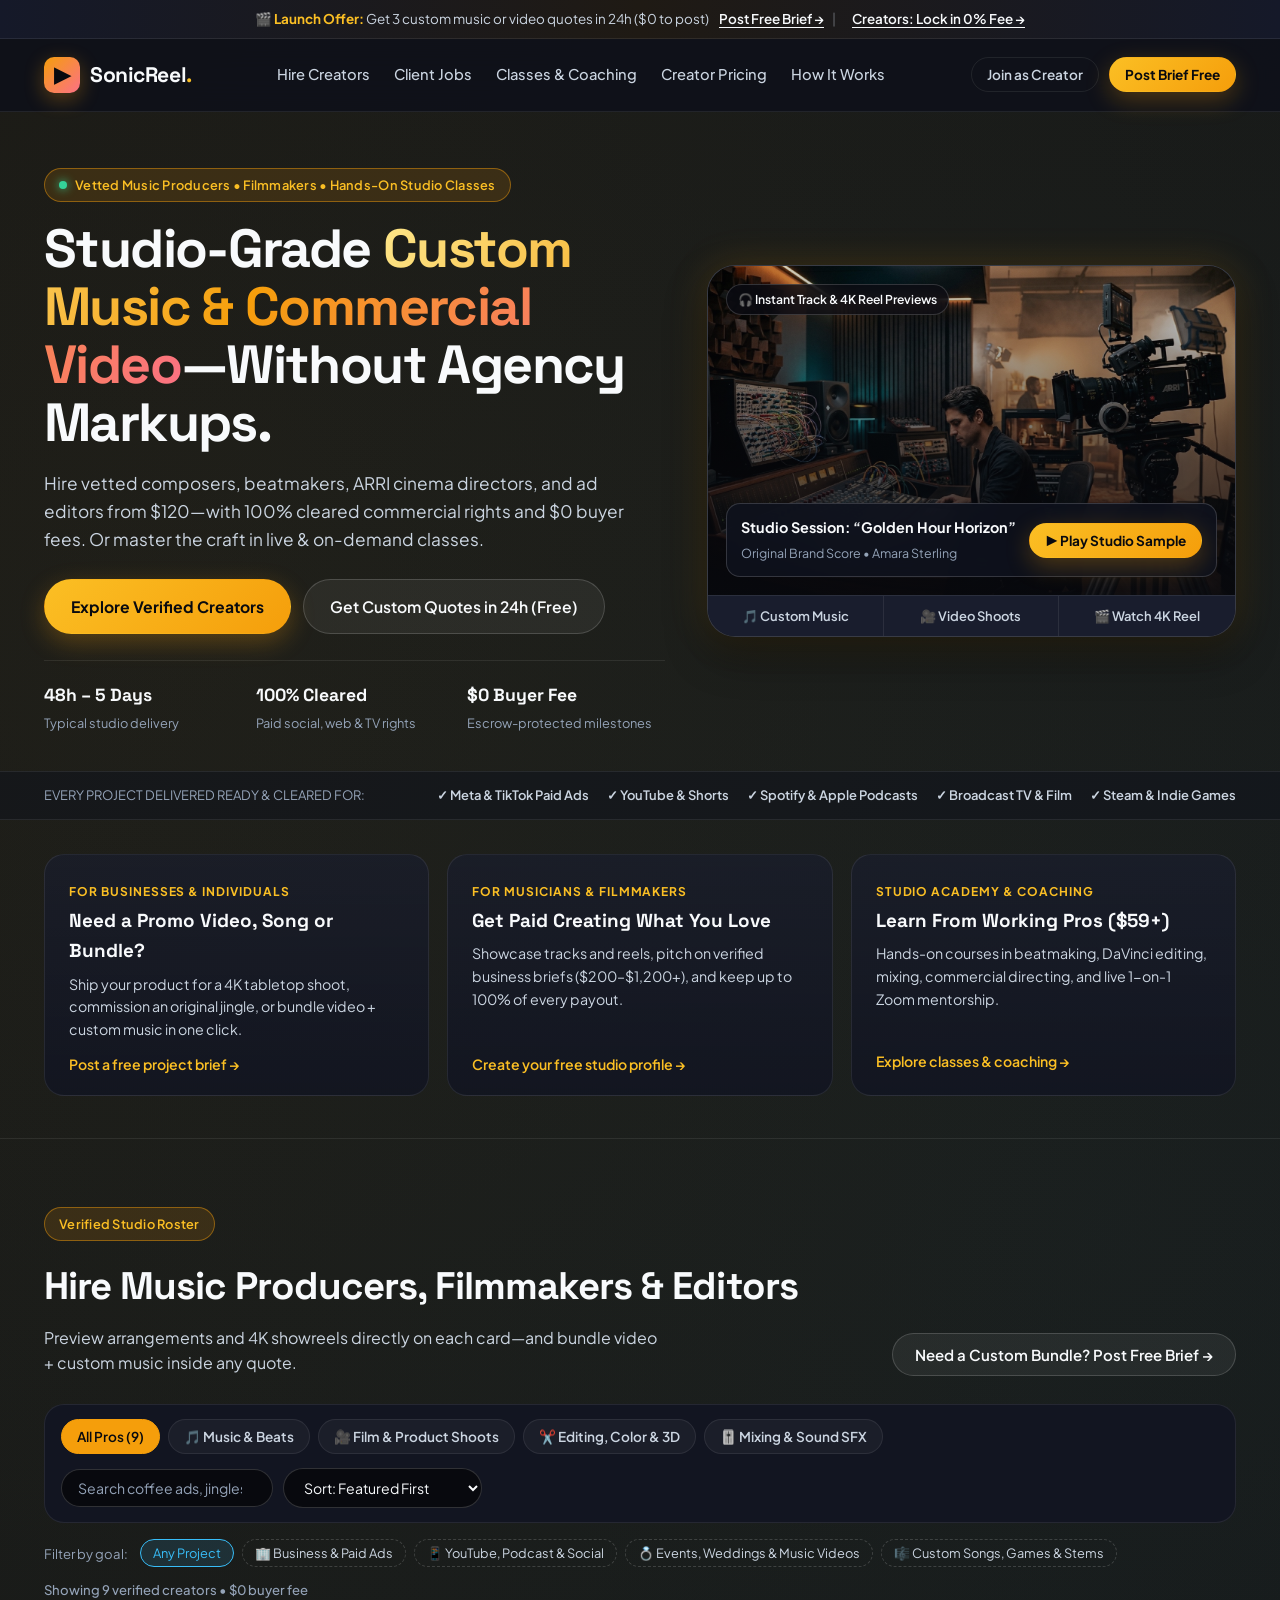
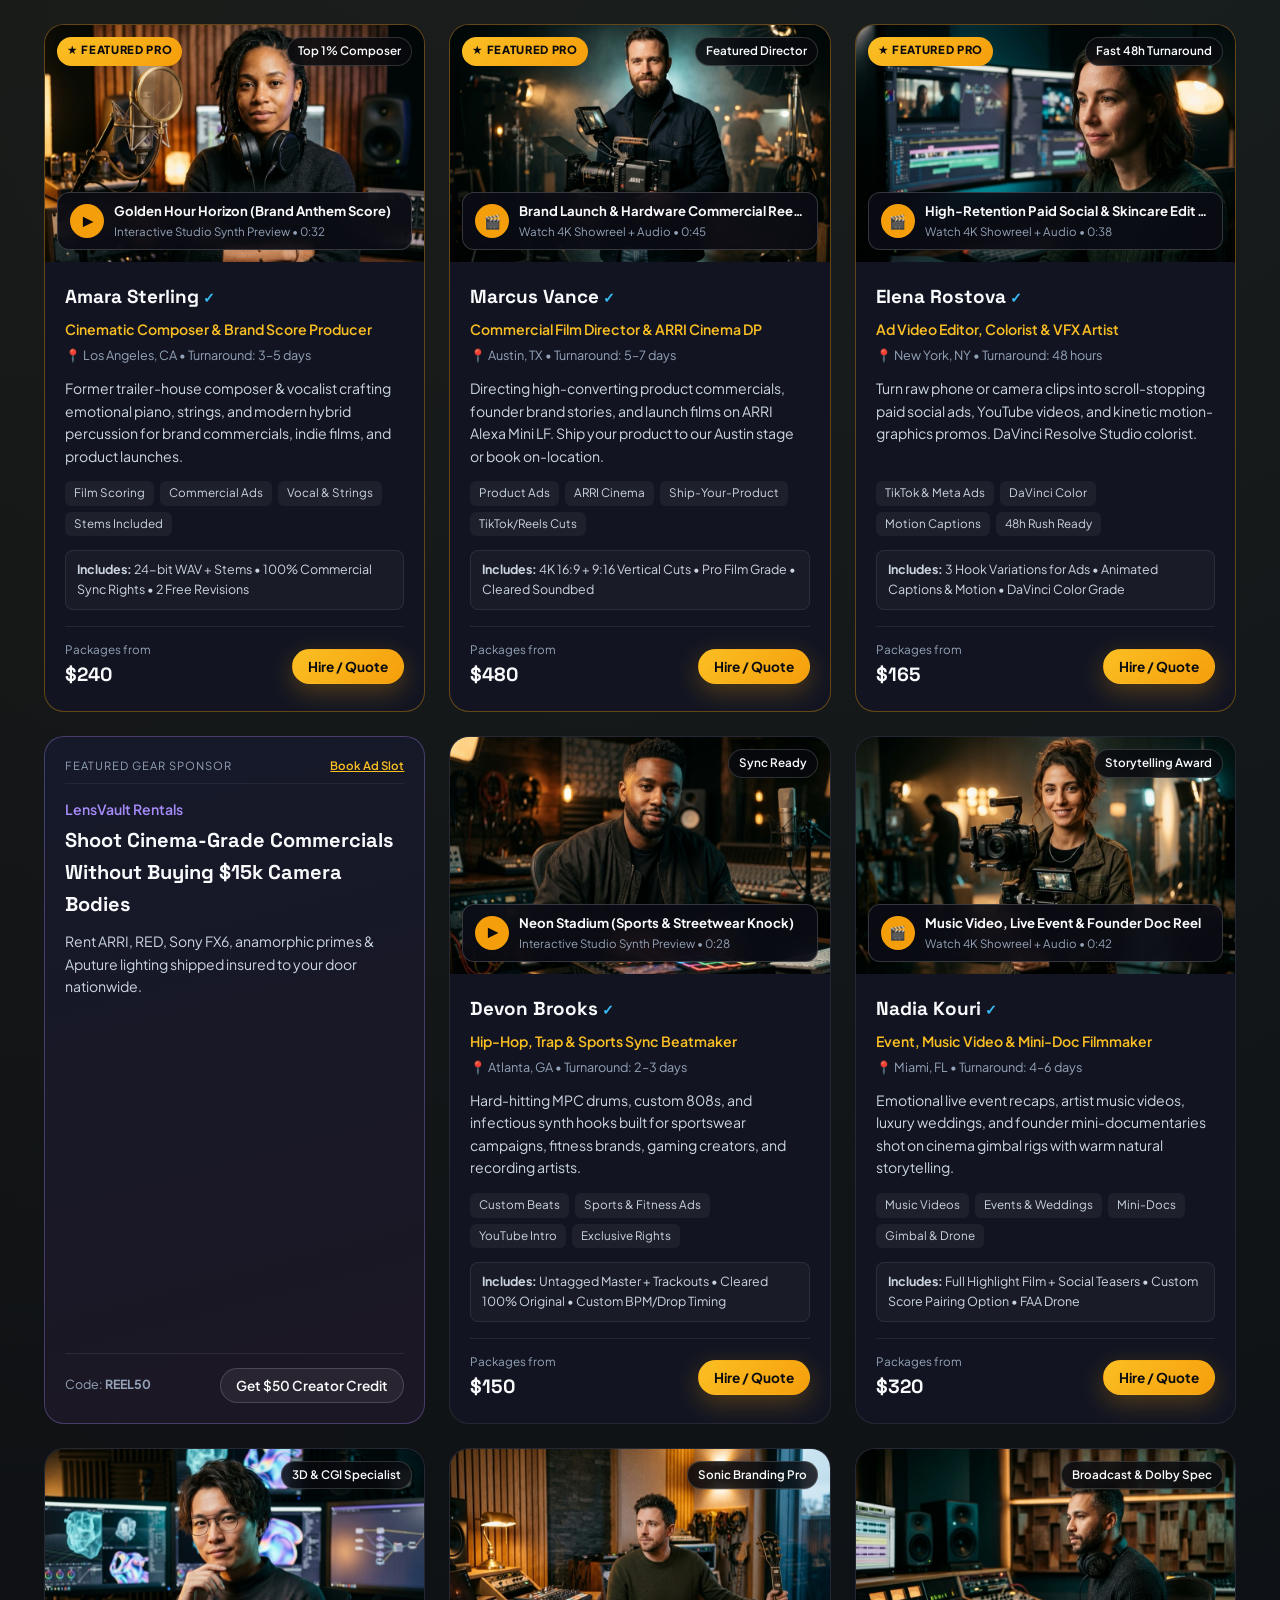
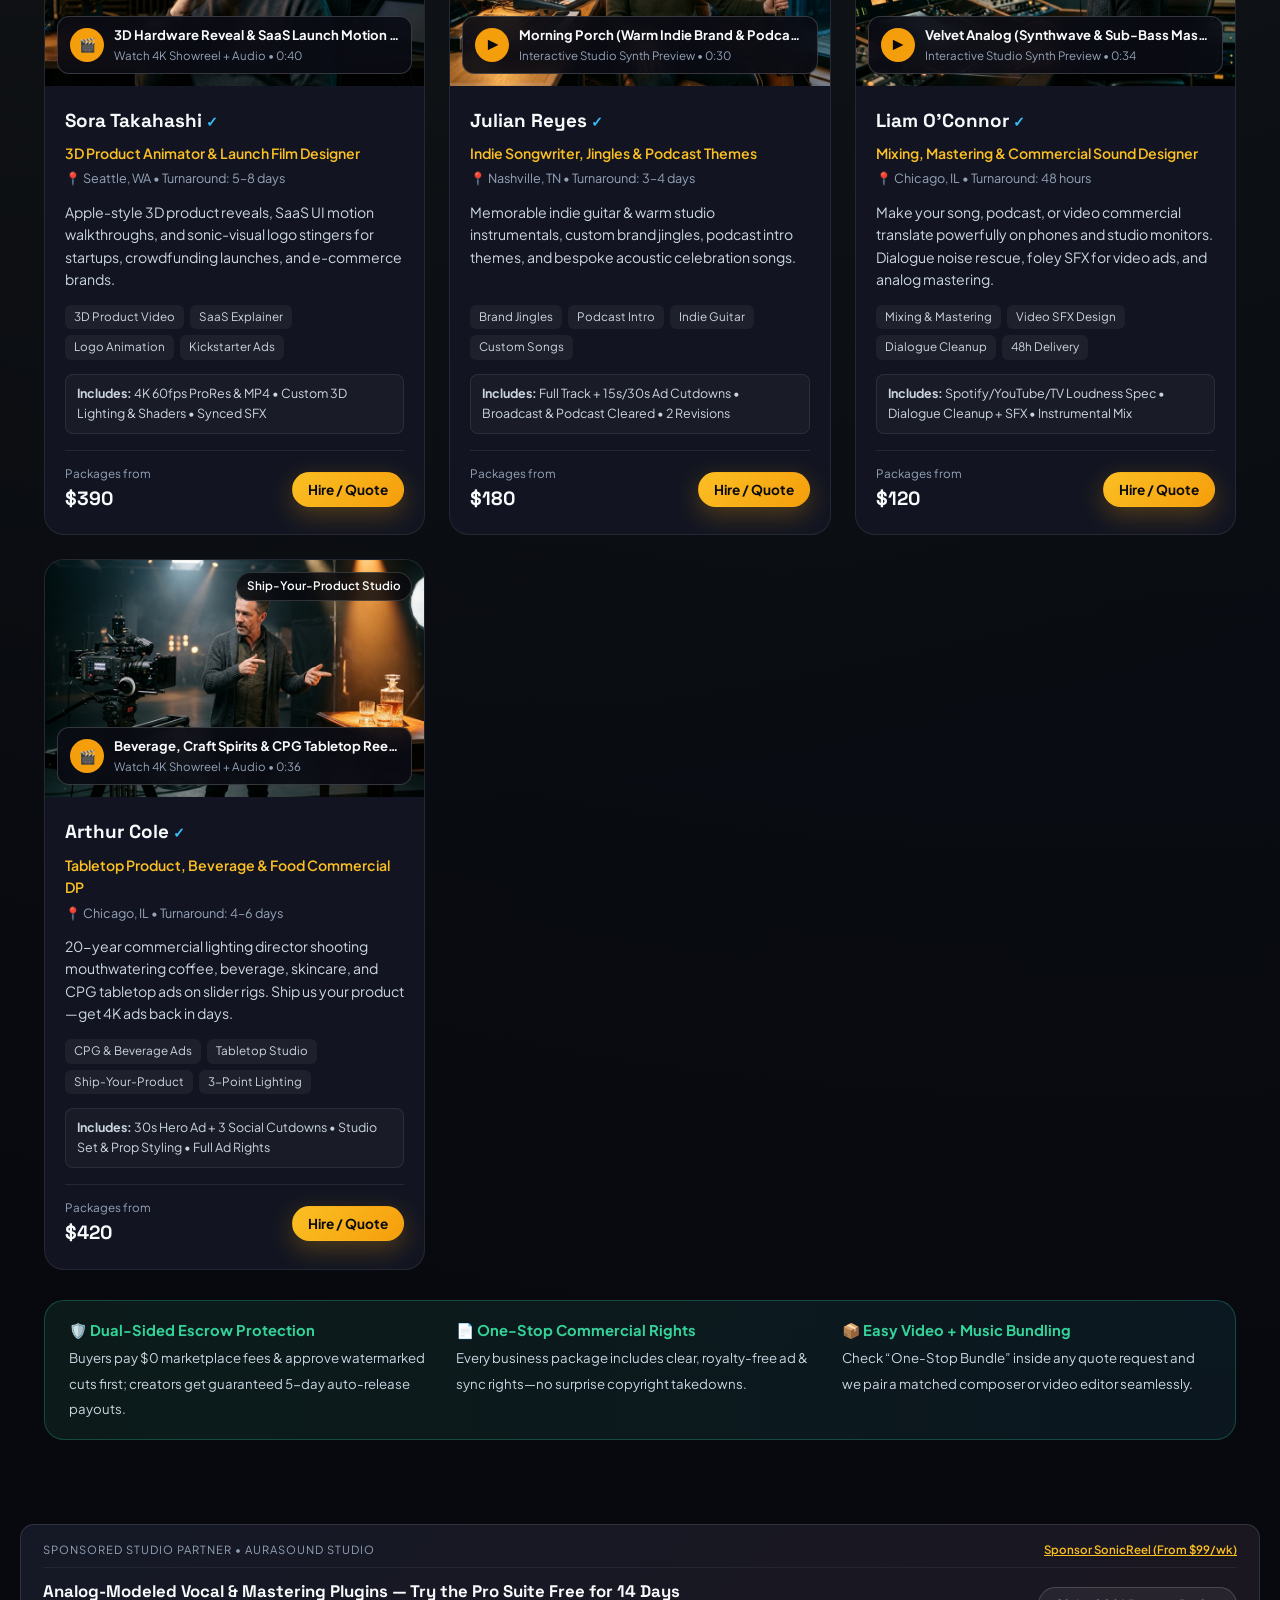
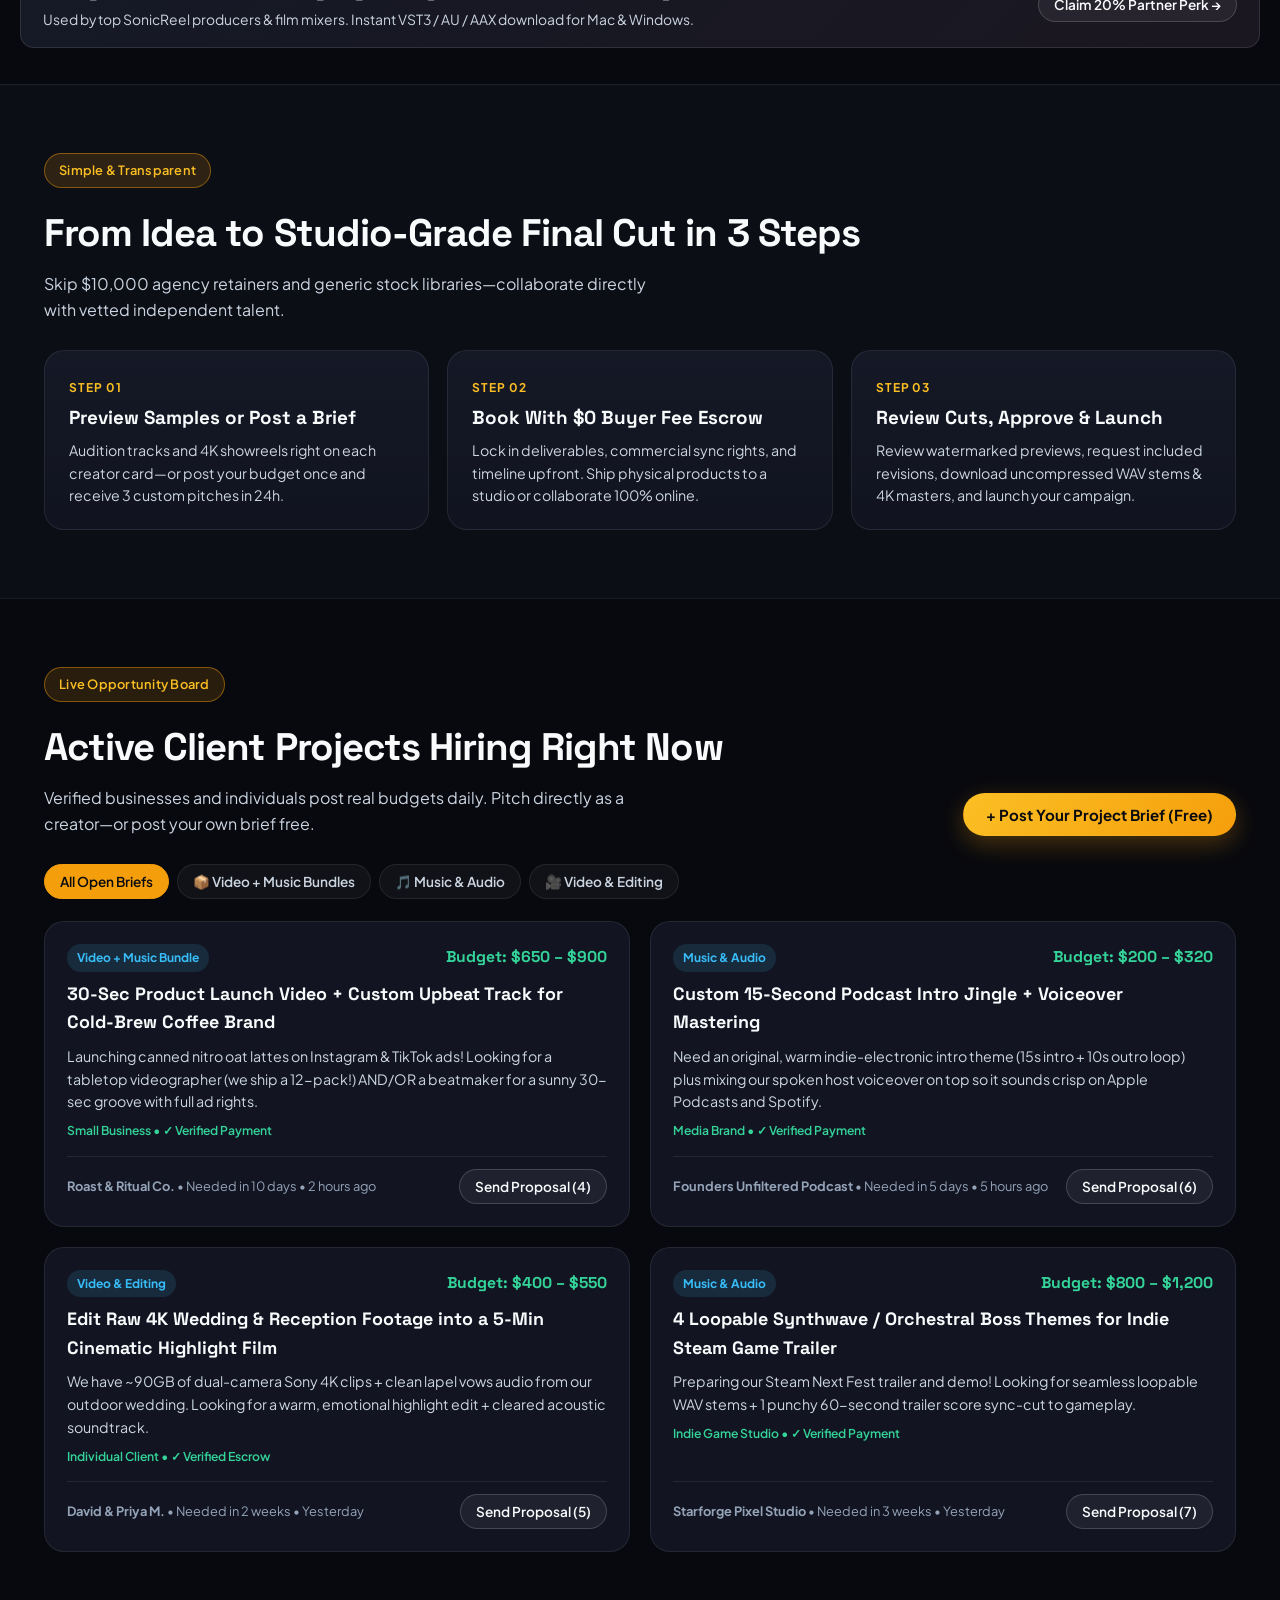
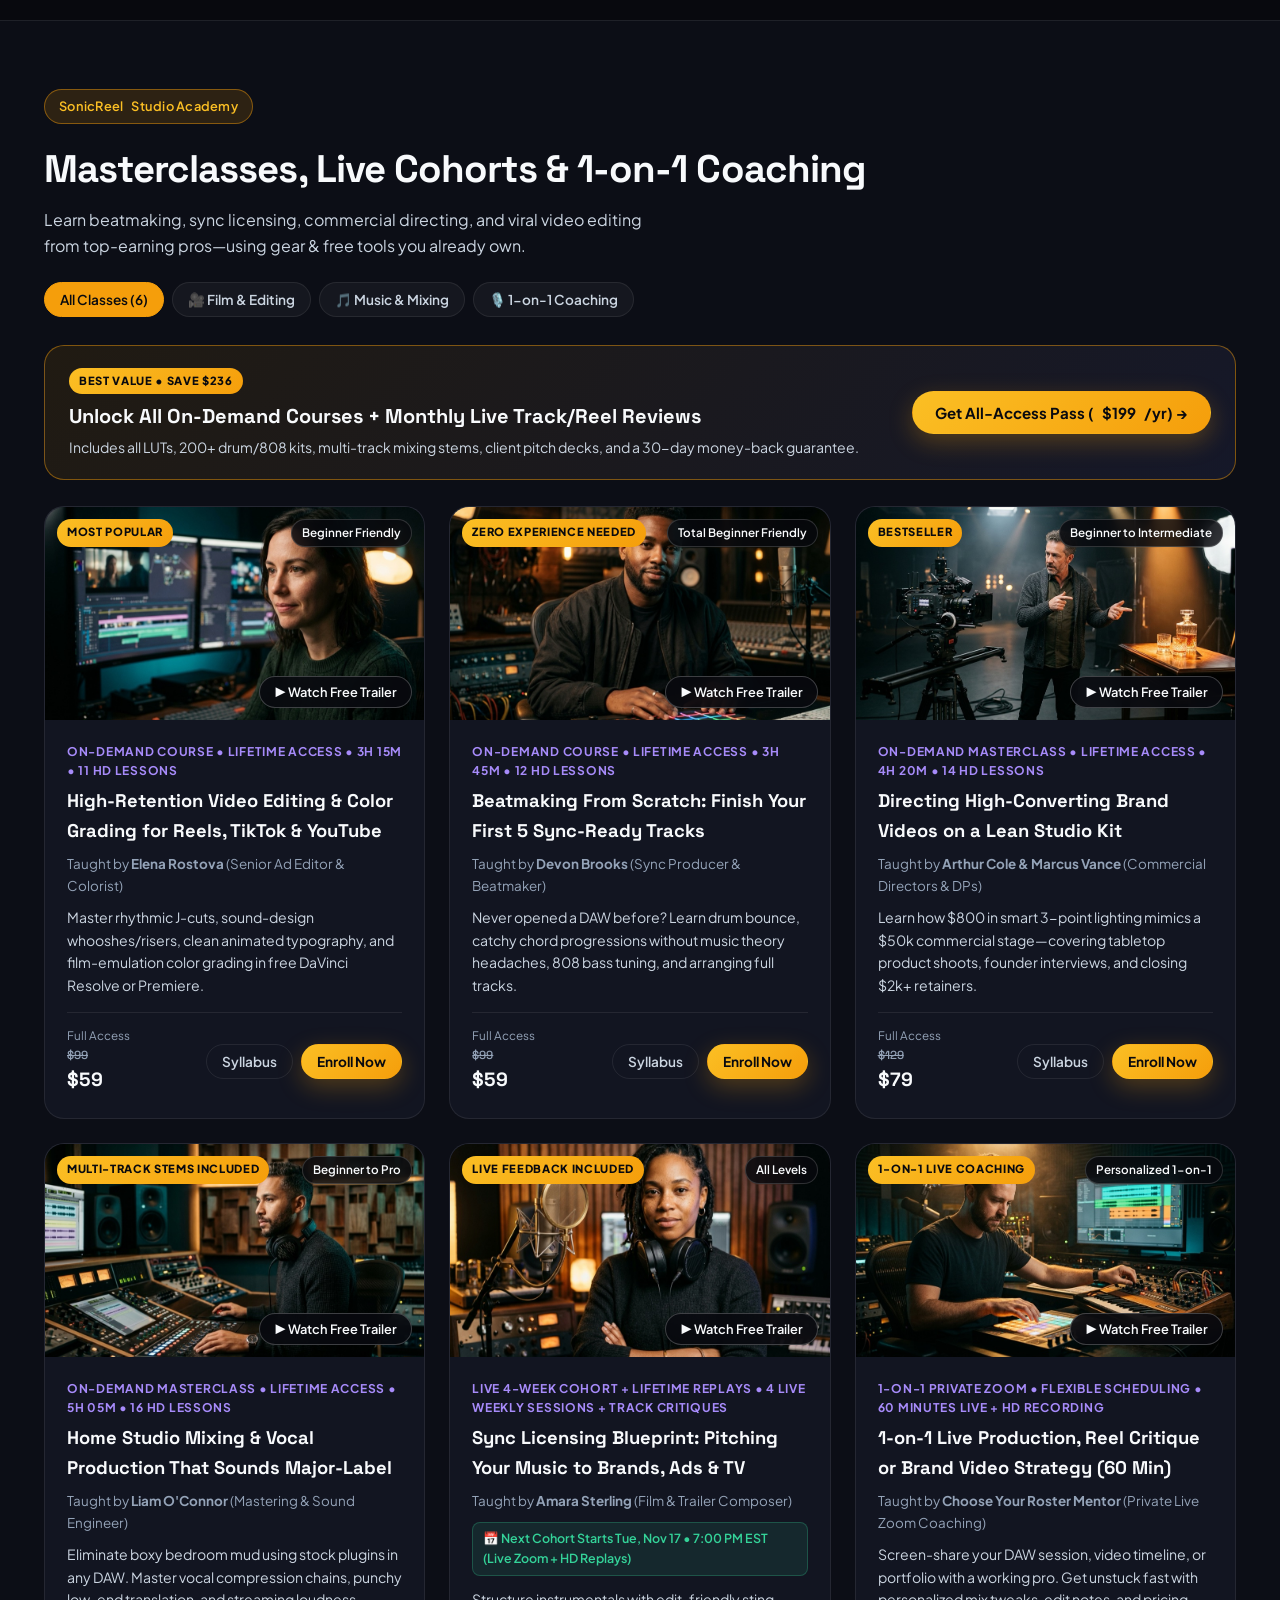
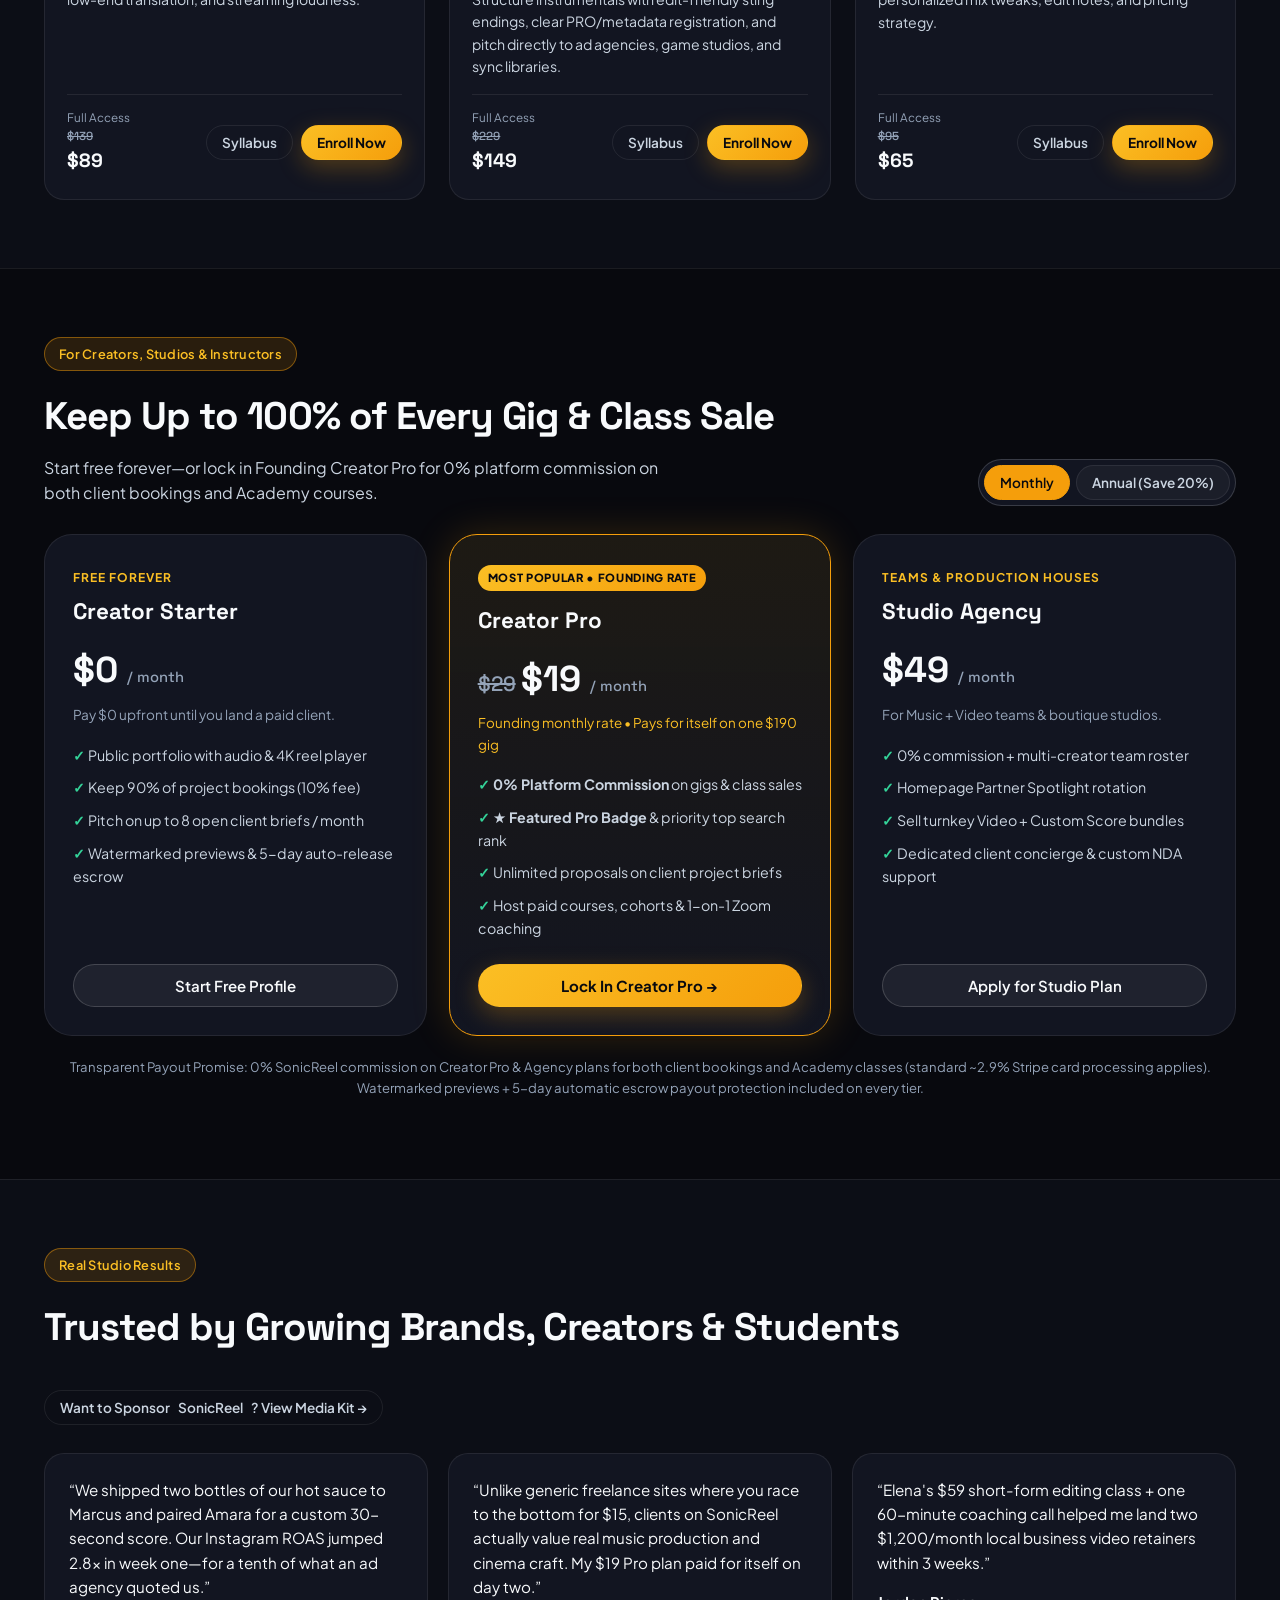
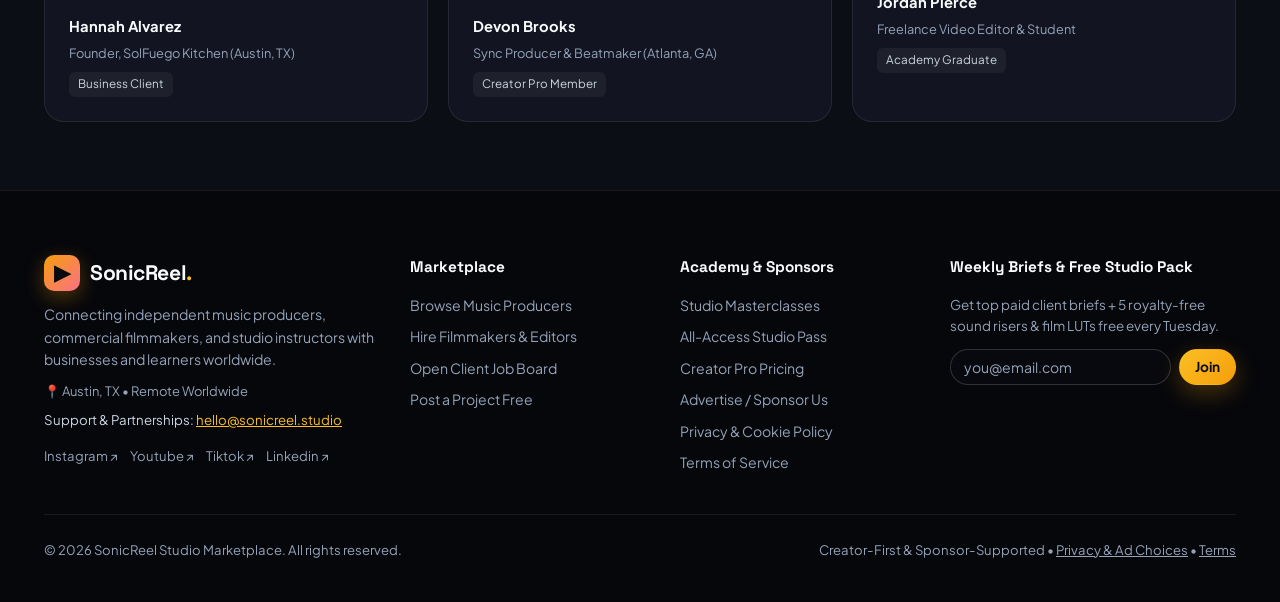
==== index.html @ 5222219a "Publish SonicReel site" ====
<!DOCTYPE html>
<html lang="en">
<head>
  <meta charset="UTF-8">
  <meta name="viewport" content="width=device-width, initial-scale=1.0">
  <title>SonicReel — Custom Music, Commercial Video &amp; Studio Masterclasses</title>
  <meta name="description" content="Hire vetted music producers, ARRI filmmakers, and ad editors from $120 with 100% cleared commercial rights and escrow protection—or master the craft in studio classes.">
  <meta name="theme-color" content="#08090e">
  <link rel="canonical" href="https://reckless1218.github.io/sonicreel/">

  <!-- OpenGraph & Paid Social Ad Tags (Full HTTPS URLs for Meta, TikTok, LinkedIn & X) -->
  <meta property="og:type" content="website">
  <meta property="og:site_name" content="SonicReel">
  <meta property="og:url" content="https://reckless1218.github.io/sonicreel/">
  <meta property="og:title" content="SonicReel — Custom Music &amp; Commercial Video Without Agency Markups">
  <meta property="og:description" content="Hire vetted composers, beatmakers, filmmakers &amp; editors with 100% cleared ad rights and $0 buyer fees—or learn in hands-on studio classes.">
  <meta property="og:image" content="https://reckless1218.github.io/sonicreel/assets/images/hero-studio.jpg">
  <meta property="og:image:width" content="1600">
  <meta property="og:image:height" content="893">
  <meta name="twitter:card" content="summary_large_image">
  <meta name="twitter:title" content="SonicReel — Custom Music, Commercial Video &amp; Studio Classes">
  <meta name="twitter:description" content="Preview studio tracks &amp; 4K reels, hire verified pros with escrow protection, or take $59–$149 hands-on classes.">
  <meta name="twitter:image" content="https://reckless1218.github.io/sonicreel/assets/images/hero-studio.jpg">

  <link rel="icon" type="image/svg+xml" href="assets/favicon.svg">
  <link rel="preconnect" href="https://fonts.googleapis.com">
  <link rel="preconnect" href="https://fonts.gstatic.com" crossorigin>
  <link href="https://fonts.googleapis.com/css2?family=Plus+Jakarta+Sans:wght@400;500;600;700&amp;family=Space+Grotesk:wght@600;700&amp;display=swap" rel="stylesheet">
  <link rel="stylesheet" href="styles.css">

  <script type="application/ld+json">
  {
    "@context": "https://schema.org",
    "@graph": [
      {
        "@type": "Organization",
        "name": "SonicReel",
        "url": "https://reckless1218.github.io/sonicreel/",
        "logo": "https://reckless1218.github.io/sonicreel/assets/favicon.svg",
        "description": "Creative marketplace and studio academy connecting music producers and video creators with businesses, individuals, and students."
      },
      {
        "@type": "WebSite",
        "name": "SonicReel",
        "url": "https://reckless1218.github.io/sonicreel/"
      }
    ]
  }
  </script>
</head>
<body>
  <a href="#main-content" class="skip-link">Skip to main content</a>

  <!-- Top Launch Offer Strip -->
  <div class="top-promo-bar">
    <span>🎬 <strong>Launch Offer:</strong> Get 3 custom music or video quotes in 24h ($0 to post)</span>
    <button type="button" class="top-promo-link" data-action="open-post-brief">Post Free Brief →</button>
    <span style="margin:0 6px;opacity:0.4;">|</span>
    <button type="button" class="top-promo-link" data-action="open-join-creator" data-plan="pro">Creators: Lock in 0% Fee →</button>
  </div>

  <!-- Sticky Navigation Header -->
  <header class="site-header">
    <div class="container nav-inner">
      <a href="#" class="brand-logo" aria-label="Home">
        <span class="brand-mark" aria-hidden="true">▶</span>
        <span><span data-brand-name>SonicReel</span><span class="brand-name-accent">.</span></span>
      </a>

      <nav id="primary-nav-links" class="nav-links" aria-label="Primary Navigation">
        <a href="#marketplace">Hire Creators</a>
        <a href="#open-briefs">Client Jobs</a>
        <a href="#academy">Classes &amp; Coaching</a>
        <a href="#creator-pro">Creator Pricing</a>
        <a href="#how-it-works">How It Works</a>
        <button type="button" class="mobile-only-nav-btn" data-action="open-join-creator" data-plan="starter">+ Join as a Creator (Free)</button>
      </nav>

      <div class="nav-actions">
        <button type="button" class="btn btn-ghost btn-sm" data-action="open-join-creator" data-plan="starter">Join as Creator</button>
        <button type="button" class="btn btn-primary btn-sm" data-action="open-post-brief">Post Brief Free</button>
        <button type="button" id="mobile-menu-btn" class="mobile-menu-btn" aria-expanded="false" aria-controls="primary-nav-links" aria-label="Toggle Menu">☰</button>
      </div>
    </div>
  </header>

  <main id="main-content">
    <!-- ======================================================================
         HERO SECTION (ABOVE THE FOLD)
         ====================================================================== -->
    <section class="hero-section">
      <div class="container hero-grid">
        <div>
          <div class="eyebrow-pill">
            <span class="pulse-dot" aria-hidden="true"></span>
            <span>Vetted Music Producers • Filmmakers • Hands-On Studio Classes</span>
          </div>
          <h1 class="hero-title">
            Studio-Grade <span class="text-gradient">Custom Music &amp; Commercial Video</span>—Without Agency Markups.
          </h1>
          <p class="hero-subtitle">
            Hire vetted composers, beatmakers, ARRI cinema directors, and ad editors from $120—with 100% cleared commercial rights and $0 buyer fees. Or master the craft in live &amp; on-demand classes.
          </p>

          <div class="hero-cta-row">
            <a href="#marketplace" class="btn btn-primary btn-lg">Explore Verified Creators</a>
            <button type="button" class="btn btn-secondary btn-lg" data-action="open-post-brief">Get Custom Quotes in 24h (Free)</button>
          </div>

          <div class="hero-trust-strip">
            <div class="trust-item">
              <strong>48h – 5 Days</strong>
              <span>Typical studio delivery</span>
            </div>
            <div class="trust-item">
              <strong>100% Cleared</strong>
              <span>Paid social, web &amp; TV rights</span>
            </div>
            <div class="trust-item">
              <strong>$0 Buyer Fee</strong>
              <span>Escrow-protected milestones</span>
            </div>
          </div>
        </div>

        <!-- Interactive Hero Studio Preview Card -->
        <div class="hero-showcase-card">
          <div class="hero-media-wrap">
            <img src="assets/images/hero-studio.jpg" alt="Music producer at analog mixing console alongside an ARRI cinema camera rig in a dark creative studio" width="800" height="500" fetchpriority="high">
            <div class="hero-media-overlay">
              <div class="hero-live-tags">
                <span class="glass-badge">🎧 Instant Track &amp; 4K Reel Previews</span>
              </div>

              <div class="hero-sampler-bar">
                <div class="sampler-meta">
                  <strong>Studio Session: “Golden Hour Horizon”</strong>
                  <span>Original Brand Score • Amara Sterling</span>
                </div>
                <button type="button" id="hero-sample-play-btn" class="btn btn-primary btn-sm" data-action="play-creator-audio" data-creator-id="amara-sterling">
                  ▶ Play Studio Sample
                </button>
              </div>
            </div>
          </div>

          <div class="hero-quick-actions">
            <button type="button" class="hero-quick-btn" data-action="quick-filter-jump" data-cat="music">🎵 Custom Music</button>
            <button type="button" class="hero-quick-btn" data-action="quick-filter-jump" data-cat="video">🎥 Video Shoots</button>
            <button type="button" class="hero-quick-btn" data-action="watch-creator-reel" data-creator-id="marcus-vance">🎬 Watch 4K Reel</button>
          </div>
        </div>
      </div>
    </section>

    <!-- Cleared Deliverables Spec Bar -->
    <div class="cleared-platforms-strip">
      <div class="container cleared-platforms-inner">
        <span>EVERY PROJECT DELIVERED READY &amp; CLEARED FOR:</span>
        <div class="cleared-platforms-list">
          <span>✓ Meta &amp; TikTok Paid Ads</span>
          <span>✓ YouTube &amp; Shorts</span>
          <span>✓ Spotify &amp; Apple Podcasts</span>
          <span>✓ Broadcast TV &amp; Film</span>
          <span>✓ Steam &amp; Indie Games</span>
        </div>
      </div>
    </div>

    <!-- ======================================================================
         3 CLEAR AUDIENCE PATHWAYS (BUYERS • CREATORS • STUDENTS)
         ====================================================================== -->
    <section class="pathways-strip" aria-label="Platform Pathways">
      <div class="container pathways-grid">
        <div class="pathway-card">
          <div>
            <span class="pathway-kicker">For Businesses &amp; Individuals</span>
            <h2>Need a Promo Video, Song or Bundle?</h2>
            <p>Ship your product for a 4K tabletop shoot, commission an original jingle, or bundle video + custom music in one click.</p>
          </div>
          <button type="button" class="pathway-link" data-action="open-post-brief">Post a free project brief →</button>
        </div>

        <div class="pathway-card">
          <div>
            <span class="pathway-kicker">For Musicians &amp; Filmmakers</span>
            <h2>Get Paid Creating What You Love</h2>
            <p>Showcase tracks and reels, pitch on verified business briefs ($200–$1,200+), and keep up to 100% of every payout.</p>
          </div>
          <button type="button" class="pathway-link" data-action="open-join-creator" data-plan="starter">Create your free studio profile →</button>
        </div>

        <div class="pathway-card">
          <div>
            <span class="pathway-kicker">Studio Academy &amp; Coaching</span>
            <h2>Learn From Working Pros ($59+)</h2>
            <p>Hands-on courses in beatmaking, DaVinci editing, mixing, commercial directing, and live 1-on-1 Zoom mentorship.</p>
          </div>
          <a href="#academy" class="pathway-link">Explore classes &amp; coaching →</a>
        </div>
      </div>
    </section>

    <!-- ======================================================================
         CREATOR MARKETPLACE SECTION
         ====================================================================== -->
    <section id="marketplace" class="section-block">
      <div class="container">
        <div class="section-head">
          <div>
            <span class="eyebrow-pill" style="margin-bottom:8px;">Verified Studio Roster</span>
            <h2>Hire Music Producers, Filmmakers &amp; Editors</h2>
            <p>Preview arrangements and 4K showreels directly on each card—and bundle video + custom music inside any quote.</p>
          </div>
          <button type="button" class="btn btn-secondary" data-action="open-post-brief">Need a Custom Bundle? Post Free Brief →</button>
        </div>

        <!-- Filter & Search Controls -->
        <div class="filter-toolbar" role="region" aria-label="Filter Creators">
          <div class="filter-tabs">
            <button type="button" id="all-pros-tab-count" class="filter-chip active" data-creator-cat="all" aria-pressed="true">All Pros (9)</button>
            <button type="button" class="filter-chip" data-creator-cat="music" aria-pressed="false">🎵 Music &amp; Beats</button>
            <button type="button" class="filter-chip" data-creator-cat="video" aria-pressed="false">🎥 Film &amp; Product Shoots</button>
            <button type="button" class="filter-chip" data-creator-cat="editing" aria-pressed="false">✂️ Editing, Color &amp; 3D</button>
            <button type="button" class="filter-chip" data-creator-cat="sound" aria-pressed="false">🎚️ Mixing &amp; Sound SFX</button>
          </div>

          <div class="search-sort-group">
            <input type="search" id="creator-search-input" class="input-control" placeholder="Search coffee ads, jingles, ARRI, 3D..." aria-label="Search creators by keyword">
            <select id="creator-sort-select" class="input-control" style="min-width:170px;" aria-label="Sort creators">
              <option value="featured">Sort: Featured First</option>
              <option value="price-asc">Sort: Price Low to High</option>
            </select>
          </div>
        </div>

        <!-- Use Case Filter Pills + Live Results Counter -->
        <div class="usecase-row-wrap">
          <div class="usecase-bar">
            <span class="usecase-label">Filter by goal:</span>
            <button type="button" class="usecase-pill active" data-usecase="all" aria-pressed="true">Any Project</button>
            <button type="button" class="usecase-pill" data-usecase="business" aria-pressed="false">🏢 Business &amp; Paid Ads</button>
            <button type="button" class="usecase-pill" data-usecase="youtube" aria-pressed="false">📱 YouTube, Podcast &amp; Social</button>
            <button type="button" class="usecase-pill" data-usecase="events" aria-pressed="false">💍 Events, Weddings &amp; Music Videos</button>
            <button type="button" class="usecase-pill" data-usecase="custom" aria-pressed="false">🎼 Custom Songs, Games &amp; Stems</button>
          </div>
          <span id="creators-results-count" class="results-counter" aria-live="polite">Showing 9 verified creators • $0 buyer fee</span>
        </div>

        <!-- Dynamic Creators Grid -->
        <div id="creators-grid" class="creators-grid"></div>

        <!-- Buyer & Creator Escrow Protection Strip -->
        <div class="buyer-guarantee-bar">
          <div class="guarantee-point">
            <strong>🛡️ Dual-Sided Escrow Protection</strong>
            <span>Buyers pay $0 marketplace fees &amp; approve watermarked cuts first; creators get guaranteed 5-day auto-release payouts.</span>
          </div>
          <div class="guarantee-point">
            <strong>📄 One-Stop Commercial Rights</strong>
            <span>Every business package includes clear, royalty-free ad &amp; sync rights—no surprise copyright takedowns.</span>
          </div>
          <div class="guarantee-point">
            <strong>📦 Easy Video + Music Bundling</strong>
            <span>Check “One-Stop Bundle” inside any quote request and we pair a matched composer or video editor seamlessly.</span>
          </div>
        </div>
      </div>
    </section>

    <!-- Clean AdSense / Direct Sponsor Leaderboard Container (Placed below Marketplace so buyers convert first!) -->
    <div class="container ad-slot-wrapper" id="ad-slot-leaderboard"></div>

    <!-- ======================================================================
         HOW IT WORKS SECTION
         ====================================================================== -->
    <section id="how-it-works" class="section-block alt-bg">
      <div class="container">
        <div class="section-head">
          <div>
            <span class="eyebrow-pill" style="margin-bottom:8px;">Simple &amp; Transparent</span>
            <h2>From Idea to Studio-Grade Final Cut in 3 Steps</h2>
            <p>Skip $10,000 agency retainers and generic stock libraries—collaborate directly with vetted independent talent.</p>
          </div>
        </div>

        <div class="pathways-grid">
          <div class="pathway-card">
            <div>
              <span class="pathway-kicker">Step 01</span>
              <h2>Preview Samples or Post a Brief</h2>
              <p>Audition tracks and 4K showreels right on each creator card—or post your budget once and receive 3 custom pitches in 24h.</p>
            </div>
          </div>
          <div class="pathway-card">
            <div>
              <span class="pathway-kicker">Step 02</span>
              <h2>Book With $0 Buyer Fee Escrow</h2>
              <p>Lock in deliverables, commercial sync rights, and timeline upfront. Ship physical products to a studio or collaborate 100% online.</p>
            </div>
          </div>
          <div class="pathway-card">
            <div>
              <span class="pathway-kicker">Step 03</span>
              <h2>Review Cuts, Approve &amp; Launch</h2>
              <p>Review watermarked previews, request included revisions, download uncompressed WAV stems &amp; 4K masters, and launch your campaign.</p>
            </div>
          </div>
        </div>
      </div>
    </section>

    <!-- ======================================================================
         OPEN CLIENT BRIEFS / LIVE JOB BOARD
         ====================================================================== -->
    <section id="open-briefs" class="section-block">
      <div class="container">
        <div class="section-head">
          <div>
            <span class="eyebrow-pill" style="margin-bottom:8px;">Live Opportunity Board</span>
            <h2>Active Client Projects Hiring Right Now</h2>
            <p>Verified businesses and individuals post real budgets daily. Pitch directly as a creator—or post your own brief free.</p>
          </div>
          <button type="button" class="btn btn-primary" data-action="open-post-brief">+ Post Your Project Brief (Free)</button>
        </div>

        <div class="filter-tabs" style="margin-bottom:22px;" role="region" aria-label="Filter Client Briefs">
          <button type="button" class="filter-chip active" data-brief-cat="all" aria-pressed="true">All Open Briefs</button>
          <button type="button" class="filter-chip" data-brief-cat="bundle" aria-pressed="false">📦 Video + Music Bundles</button>
          <button type="button" class="filter-chip" data-brief-cat="music" aria-pressed="false">🎵 Music &amp; Audio</button>
          <button type="button" class="filter-chip" data-brief-cat="video" aria-pressed="false">🎥 Video &amp; Editing</button>
        </div>

        <div id="briefs-grid" class="briefs-grid"></div>
      </div>
    </section>

    <!-- ======================================================================
         CLASSES, WORKSHOPS & 1-ON-1 COACHING ACADEMY
         ====================================================================== -->
    <section id="academy" class="section-block alt-bg">
      <div class="container">
        <div class="section-head">
          <div>
            <span class="eyebrow-pill" style="margin-bottom:8px;"><span data-brand-name>SonicReel</span> Studio Academy</span>
            <h2>Masterclasses, Live Cohorts &amp; 1-on-1 Coaching</h2>
            <p>Learn beatmaking, sync licensing, commercial directing, and viral video editing from top-earning pros—using gear &amp; free tools you already own.</p>
          </div>
          <div class="filter-tabs">
            <button type="button" id="all-classes-tab-count" class="filter-chip active" data-class-cat="all" aria-pressed="true">All Classes (6)</button>
            <button type="button" class="filter-chip" data-class-cat="video" aria-pressed="false">🎥 Film &amp; Editing</button>
            <button type="button" class="filter-chip" data-class-cat="music" aria-pressed="false">🎵 Music &amp; Mixing</button>
            <button type="button" class="filter-chip" data-class-cat="coaching" aria-pressed="false">🎙️ 1-on-1 Coaching</button>
          </div>
        </div>

        <!-- All-Access Studio Pass Upsell Banner -->
        <div class="all-access-banner">
          <div>
            <span id="all-access-savings-badge" class="badge-promoted" style="display:inline-block;margin-bottom:6px;">Best Value • Save $236</span>
            <h3 style="font-family:var(--font-display);margin:0 0 4px;font-size:1.25rem;">Unlock All On-Demand Courses + Monthly Live Track/Reel Reviews</h3>
            <p style="margin:0;font-size:0.88rem;color:var(--text-secondary);">Includes all LUTs, 200+ drum/808 kits, multi-track mixing stems, client pitch decks, and a 30-day money-back guarantee.</p>
          </div>
          <button type="button" class="btn btn-primary" data-action="open-all-access">Get All-Access Pass (<span id="all-access-price">$199</span>/yr) →</button>
        </div>

        <div id="classes-grid" class="classes-grid"></div>
      </div>
    </section>

    <!-- ======================================================================
         CREATOR PRO MEMBERSHIP & TRANSPARENT PLATFORM PRICING
         ====================================================================== -->
    <section id="creator-pro" class="section-block">
      <div class="container">
        <div class="section-head">
          <div>
            <span class="eyebrow-pill" style="margin-bottom:8px;">For Creators, Studios &amp; Instructors</span>
            <h2>Keep Up to 100% of Every Gig &amp; Class Sale</h2>
            <p>Start free forever—or lock in Founding Creator Pro for 0% platform commission on both client bookings and Academy courses.</p>
          </div>

          <div class="billing-toggle-wrap" role="group" aria-label="Billing Cycle">
            <button type="button" class="filter-chip active" data-billing-cycle="monthly" aria-pressed="true">Monthly</button>
            <button type="button" class="filter-chip" data-billing-cycle="annual" aria-pressed="false">Annual (Save 20%)</button>
          </div>
        </div>

        <div class="pricing-grid">
          <div class="pricing-card">
            <div>
              <span class="pathway-kicker">Free Forever</span>
              <h3 style="font-family:var(--font-display);font-size:1.4rem;margin:6px 0 0;">Creator Starter</h3>
              <div class="plan-price">$0 <span>/ month</span></div>
              <p style="font-size:0.85rem;color:var(--text-muted);margin:0;">Pay $0 upfront until you land a paid client.</p>
              <ul class="plan-list">
                <li>Public portfolio with audio &amp; 4K reel player</li>
                <li>Keep <span data-keep-percent>90%</span> of project bookings (<span data-fee-percent>10%</span> fee)</li>
                <li>Pitch on up to 8 open client briefs / month</li>
                <li>Watermarked previews &amp; 5-day auto-release escrow</li>
              </ul>
            </div>
            <button type="button" class="btn btn-secondary" data-action="open-join-creator" data-plan="starter">Start Free Profile</button>
          </div>

          <div class="pricing-card popular">
            <div>
              <span class="badge-promoted" style="display:inline-block;margin-bottom:8px;">Most Popular • Founding Rate</span>
              <h3 style="font-family:var(--font-display);font-size:1.4rem;margin:4px 0 0;">Creator Pro</h3>
              <div class="plan-price"><span class="price-strike" style="font-size:1.3rem;">$29</span><strong id="price-pro-monthly">$19</strong> <span>/ month</span></div>
              <p id="price-pro-subnote" style="font-size:0.84rem;color:var(--accent-hover);margin:0;">Founding monthly rate • Pays for itself on one $190 gig</p>
              <ul class="plan-list">
                <li><strong>0% Platform Commission</strong> on gigs &amp; class sales</li>
                <li><strong>★ Featured Pro Badge</strong> &amp; priority top search rank</li>
                <li>Unlimited proposals on client project briefs</li>
                <li>Host paid courses, cohorts &amp; 1-on-1 Zoom coaching</li>
              </ul>
            </div>
            <button type="button" class="btn btn-primary" data-action="open-join-creator" data-plan="pro">Lock In Creator Pro →</button>
          </div>

          <div class="pricing-card">
            <div>
              <span class="pathway-kicker">Teams &amp; Production Houses</span>
              <h3 style="font-family:var(--font-display);font-size:1.4rem;margin:6px 0 0;">Studio Agency</h3>
              <div class="plan-price"><strong id="price-agency-monthly">$49</strong> <span>/ month</span></div>
              <p style="font-size:0.85rem;color:var(--text-muted);margin:0;">For Music + Video teams &amp; boutique studios.</p>
              <ul class="plan-list">
                <li>0% commission + multi-creator team roster</li>
                <li>Homepage Partner Spotlight rotation</li>
                <li>Sell turnkey Video + Custom Score bundles</li>
                <li>Dedicated client concierge &amp; custom NDA support</li>
              </ul>
            </div>
            <button type="button" class="btn btn-secondary" data-action="open-join-creator" data-plan="agency">Apply for Studio Plan</button>
          </div>
        </div>

        <p class="pricing-footnote">
          Transparent Payout Promise: 0% <span data-brand-name>SonicReel</span> commission on Creator Pro &amp; Agency plans for both client bookings and Academy classes (standard ~2.9% Stripe card processing applies). Watermarked previews + 5-day automatic escrow payout protection included on every tier.
        </p>
      </div>
    </section>

    <!-- ======================================================================
         SOCIAL PROOF & TESTIMONIALS
         ====================================================================== -->
    <section class="section-block alt-bg">
      <div class="container">
        <div class="section-head">
          <div>
            <span class="eyebrow-pill" style="margin-bottom:8px;">Real Studio Results</span>
            <h2>Trusted by Growing Brands, Creators &amp; Students</h2>
          </div>
          <button type="button" class="btn btn-ghost btn-sm" data-action="open-advertise">Want to Sponsor <span data-brand-name>SonicReel</span>? View Media Kit →</button>
        </div>

        <div id="testimonials-grid" class="testimonials-grid"></div>
      </div>
    </section>
  </main>

  <!-- ========================================================================
       SITE FOOTER (WITH SOCIALS, LEGAL & AD DISCLOSURE LINKS)
       ======================================================================== -->
  <footer class="site-footer">
    <div class="container">
      <div class="footer-grid">
        <div class="footer-col">
          <a href="#" class="brand-logo" style="margin-bottom:12px;">
            <span class="brand-mark" aria-hidden="true">▶</span>
            <span><span data-brand-name>SonicReel</span><span class="brand-name-accent">.</span></span>
          </a>
          <p style="font-size:0.88rem;color:var(--text-muted);margin:0 0 10px;">
            Connecting independent music producers, commercial filmmakers, and studio instructors with businesses and learners worldwide.
          </p>
          <p style="font-size:0.81rem;color:var(--text-muted);margin:0 0 8px;">
            📍 <span data-support-city>Austin, TX • Remote Worldwide</span>
          </p>
          <p style="font-size:0.83rem;color:var(--text-secondary);margin:0;">
            Support &amp; Partnerships: <a href="mailto:hello@sonicreel.studio" data-contact-email style="color:var(--accent-hover);text-decoration:underline;">hello@sonicreel.studio</a>
          </p>
          <div id="footer-social-links" class="social-row"></div>
        </div>

        <div class="footer-col">
          <h4>Marketplace</h4>
          <ul class="footer-links">
            <li><a href="#marketplace">Browse Music Producers</a></li>
            <li><a href="#marketplace">Hire Filmmakers &amp; Editors</a></li>
            <li><a href="#open-briefs">Open Client Job Board</a></li>
            <li><button type="button" class="footer-link-btn" data-action="open-post-brief">Post a Project Free</button></li>
          </ul>
        </div>

        <div class="footer-col">
          <h4>Academy &amp; Sponsors</h4>
          <ul class="footer-links">
            <li><a href="#academy">Studio Masterclasses</a></li>
            <li><button type="button" class="footer-link-btn" data-action="open-all-access">All-Access Studio Pass</button></li>
            <li><a href="#creator-pro">Creator Pro Pricing</a></li>
            <li><button type="button" class="footer-link-btn" data-action="open-advertise">Advertise / Sponsor Us</button></li>
            <li><a href="privacy.html">Privacy &amp; Cookie Policy</a></li>
            <li><a href="terms.html">Terms of Service</a></li>
          </ul>
        </div>

        <div class="footer-col">
          <h4>Weekly Briefs &amp; Free Studio Pack</h4>
          <p style="font-size:0.84rem;color:var(--text-muted);margin:0;">
            Get top paid client briefs + 5 royalty-free sound risers &amp; film LUTs free every Tuesday.
          </p>
          <form id="newsletter-form" class="newsletter-form">
            <input type="email" id="newsletter-email" class="input-control" style="min-width:0;padding:8px 13px;" required placeholder="you@email.com" aria-label="Email for newsletter">
            <button type="submit" class="btn btn-primary btn-sm">Join</button>
          </form>
        </div>
      </div>

      <div class="footer-bottom">
        <span>© <span data-founded-year>2026</span> <span data-brand-name>SonicReel</span> Studio Marketplace. All rights reserved.</span>
        <span>Creator-First &amp; Sponsor-Supported • <a href="privacy.html" style="text-decoration:underline;">Privacy &amp; Ad Choices</a> • <a href="terms.html" style="text-decoration:underline;">Terms</a></span>
      </div>
    </div>
  </footer>

  <!-- ========================================================================
       STICKY GLOBAL STUDIO AUDIO PLAYER DOCK
       ======================================================================== -->
  <aside id="audio-dock" class="audio-dock" aria-label="Studio Sample Audio Player" aria-hidden="true" inert>
    <div class="audio-dock-inner">
      <div class="dock-track-info">
        <img id="dock-thumb" class="dock-thumb" src="assets/images/creator-music-1.jpg" alt="Track Creator" width="46" height="46">
        <div class="dock-meta">
          <strong id="dock-title">Select a studio track</strong>
          <span id="dock-artist">Interactive Studio Arrangement Preview</span>
        </div>
      </div>

      <div class="dock-center">
        <button type="button" id="dock-play-btn" class="play-circle" style="border:none;cursor:pointer;" aria-label="Play or pause sample">▶</button>
        <canvas id="dock-spectrum" class="dock-spectrum" width="120" height="32" aria-hidden="true"></canvas>
        <div class="dock-scrubber-wrap">
          <span id="dock-elapsed">0:00</span>
          <input type="range" id="dock-scrubber" class="dock-scrubber" min="0" max="100" value="0" aria-label="Seek audio sample">
          <span id="dock-duration">0:30</span>
        </div>
      </div>

      <div class="dock-right">
        <input type="range" id="dock-vol" class="dock-vol" min="0" max="1" step="0.05" value="0.8" aria-label="Audio volume">
        <button type="button" id="dock-hire-btn" class="btn btn-primary btn-sm" data-action="open-hire-creator" data-creator-id="amara-sterling">Hire Creator</button>
        <button type="button" id="dock-close-btn" class="btn btn-ghost btn-sm" aria-label="Close audio player">✕</button>
      </div>
    </div>
  </aside>

  <!-- ========================================================================
       UNIVERSAL ACCESSIBLE MODAL & CINEMA SHOWREEL LIGHTBOX
       ======================================================================== -->
  <div id="universal-modal" class="modal-backdrop" role="dialog" aria-modal="true" aria-hidden="true" aria-label="Dialog Window">
    <div id="universal-modal-panel" class="modal-panel">
      <button type="button" id="universal-modal-close" class="modal-close-btn" aria-label="Close dialog">✕</button>
      <div id="universal-modal-body"></div>
    </div>
  </div>

  <!-- Toast Feedback Stack -->
  <div id="toast-stack" class="toast-stack" aria-live="polite"></div>

  <script src="config.js"></script>
  <script src="data.js"></script>
  <script src="audio-engine.js"></script>
  <script src="reel-player.js"></script>
  <script src="app.js"></script>
</body>
</html>
---- styles.css ----
/* ============================================================================
 * SONICREEL — MASTERCLASS / ARTLIST STUDIO DESIGN SYSTEM (styles.css)
 * ============================================================================ */

:root {
  --bg-canvas: #08090e;
  --bg-section: #0c0e16;
  --bg-surface: #121521;
  --bg-elevated: #191d2d;
  --bg-glass: rgba(14, 17, 26, 0.88);

  --border-subtle: rgba(255, 255, 255, 0.08);
  --border-strong: rgba(255, 255, 255, 0.16);
  --border-accent: rgba(245, 158, 11, 0.45);

  --text-primary: #f8fafc;
  --text-secondary: #cbd5e1;
  --text-muted: #94a3b8;

  --accent: #f59e0b;
  --accent-hover: #fbbf24;
  --accent-deep: #d97706;
  --accent-soft: rgba(245, 158, 11, 0.14);

  --cyan: #38bdf8;
  --emerald: #34d399;
  --rose: #fb7185;
  --violet: #a78bfa;

  --radius-sm: 8px;
  --radius-md: 14px;
  --radius-lg: 20px;
  --radius-xl: 28px;
  --radius-pill: 999px;

  --shadow-card: 0 18px 42px rgba(0, 0, 0, 0.42);
  --shadow-glow: 0 0 38px rgba(245, 158, 11, 0.18);

  --font-display: "Space Grotesk", -apple-system, BlinkMacSystemFont, "Segoe UI", sans-serif;
  --font-sans: "Plus Jakarta Sans", -apple-system, BlinkMacSystemFont, "Segoe UI", Roboto, sans-serif;
  --container-max: 1240px;
}

*,
*::before,
*::after {
  box-sizing: border-box;
}

html {
  scroll-behavior: smooth;
  background-color: var(--bg-canvas);
  color: var(--text-primary);
  font-family: var(--font-sans);
  line-height: 1.6;
  -webkit-font-smoothing: antialiased;
}

body {
  margin: 0;
  background:
    radial-gradient(circle at 14% 6%, rgba(245, 158, 11, 0.09), transparent 36%),
    radial-gradient(circle at 86% 12%, rgba(56, 189, 248, 0.08), transparent 38%),
    var(--bg-canvas);
  color: var(--text-primary);
  overflow-x: hidden;
  transition: padding-bottom 0.25s ease;
}

body.audio-dock-open {
  padding-bottom: 100px;
}

body.modal-open {
  overflow: hidden;
}

img {
  max-width: 100%;
  display: block;
}

a {
  color: inherit;
  text-decoration: none;
}

button,
input,
select,
textarea {
  font-family: inherit;
  font-size: inherit;
}

:focus-visible {
  outline: 2px solid var(--accent-hover);
  outline-offset: 3px;
}

.skip-link {
  position: absolute;
  top: -100px;
  left: 16px;
  background: var(--accent);
  color: #090a0f;
  font-weight: 700;
  padding: 10px 18px;
  border-radius: var(--radius-sm);
  z-index: 9999;
}

.skip-link:focus {
  top: 14px;
}

.container {
  width: 100%;
  max-width: var(--container-max);
  margin: 0 auto;
  padding: 0 24px;
}

/* ============================================================================
 * TOP ANNOUNCEMENT BAR & HEADER NAVIGATION
 * ============================================================================ */
.top-promo-bar {
  background: linear-gradient(90deg, #151929 0%, #1f1a14 50%, #151929 100%);
  border-bottom: 1px solid var(--border-subtle);
  font-size: 0.84rem;
  padding: 8px 16px;
  text-align: center;
  color: var(--text-secondary);
}

.top-promo-bar strong {
  color: var(--accent-hover);
}

.top-promo-link {
  margin-left: 8px;
  color: var(--text-primary);
  font-weight: 600;
  text-decoration: underline;
  text-underline-offset: 3px;
  background: none;
  border: none;
  cursor: pointer;
  padding: 0;
}

.site-header {
  position: sticky;
  top: 0;
  z-index: 90;
  background: var(--bg-glass);
  backdrop-filter: blur(18px);
  -webkit-backdrop-filter: blur(18px);
  border-bottom: 1px solid var(--border-subtle);
}

.nav-inner {
  display: flex;
  align-items: center;
  justify-content: space-between;
  height: 72px;
  gap: 16px;
}

.brand-logo {
  display: inline-flex;
  align-items: center;
  gap: 10px;
  font-family: var(--font-display);
  font-weight: 700;
  font-size: 1.32rem;
  letter-spacing: -0.02em;
  flex-shrink: 0;
}

.brand-mark {
  width: 36px;
  height: 36px;
  border-radius: 10px;
  background: linear-gradient(135deg, var(--accent) 0%, #fb7185 100%);
  display: grid;
  place-items: center;
  color: #090a0f;
  box-shadow: 0 6px 20px rgba(245, 158, 11, 0.32);
  flex-shrink: 0;
}

.brand-name-accent {
  color: var(--accent-hover);
}

.nav-links {
  display: flex;
  align-items: center;
  gap: 24px;
}

.nav-links a,
.nav-links .mobile-only-nav-btn {
  font-size: 0.92rem;
  font-weight: 500;
  color: var(--text-secondary);
  transition: color 0.18s ease;
}

.nav-links a:hover,
.nav-links .mobile-only-nav-btn:hover {
  color: var(--text-primary);
}

.mobile-only-nav-btn {
  display: none;
  background: none;
  border: none;
  padding: 0;
  cursor: pointer;
  text-align: left;
}

.nav-actions {
  display: flex;
  align-items: center;
  gap: 10px;
  flex-shrink: 0;
}

.mobile-menu-btn {
  display: none;
  background: var(--bg-surface);
  border: 1px solid var(--border-strong);
  color: var(--text-primary);
  border-radius: var(--radius-sm);
  padding: 7px 11px;
  cursor: pointer;
}

/* ============================================================================
 * BUTTON SYSTEM
 * ============================================================================ */
.btn {
  display: inline-flex;
  align-items: center;
  justify-content: center;
  gap: 8px;
  font-weight: 600;
  font-size: 0.94rem;
  border-radius: var(--radius-pill);
  padding: 11px 22px;
  cursor: pointer;
  border: 1px solid transparent;
  transition: transform 0.16s ease, box-shadow 0.18s ease, background 0.18s ease, border-color 0.18s ease;
  white-space: nowrap;
}

.btn:active {
  transform: translateY(1px);
}

.btn[disabled] {
  opacity: 0.6;
  cursor: wait;
}

.btn-primary {
  background: linear-gradient(135deg, var(--accent-hover) 0%, var(--accent) 100%);
  color: #090a0f;
  font-weight: 700;
  box-shadow: 0 8px 24px rgba(245, 158, 11, 0.28);
}

.btn-primary:hover {
  background: linear-gradient(135deg, #fde047 0%, var(--accent-hover) 100%);
  box-shadow: 0 10px 30px rgba(245, 158, 11, 0.42);
}

.btn-secondary {
  background: rgba(255, 255, 255, 0.06);
  color: var(--text-primary);
  border-color: var(--border-strong);
}

.btn-secondary:hover {
  background: rgba(255, 255, 255, 0.11);
  border-color: rgba(255, 255, 255, 0.28);
}

.btn-ghost {
  background: transparent;
  color: var(--text-secondary);
  border-color: var(--border-subtle);
}

.btn-ghost:hover {
  color: var(--text-primary);
  border-color: var(--border-strong);
  background: rgba(255, 255, 255, 0.04);
}

.btn-sm {
  padding: 8px 15px;
  font-size: 0.85rem;
}

.btn-lg {
  padding: 14px 26px;
  font-size: 0.98rem;
}

/* ============================================================================
 * HERO SECTION & TRUST PLATFORM STRIP
 * ============================================================================ */
.hero-section {
  padding: 56px 0 36px;
  position: relative;
}

.hero-grid {
  display: grid;
  grid-template-columns: 1.08fr 0.92fr;
  gap: 42px;
  align-items: center;
}

.eyebrow-pill {
  display: inline-flex;
  align-items: center;
  gap: 8px;
  padding: 6px 14px;
  border-radius: var(--radius-pill);
  background: var(--accent-soft);
  border: 1px solid var(--border-accent);
  color: var(--accent-hover);
  font-size: 0.8rem;
  font-weight: 600;
  letter-spacing: 0.02em;
  margin-bottom: 18px;
}

.pulse-dot {
  width: 8px;
  height: 8px;
  border-radius: 50%;
  background: var(--emerald);
  box-shadow: 0 0 10px var(--emerald);
  flex-shrink: 0;
}

.hero-title {
  font-family: var(--font-display);
  font-size: clamp(2.15rem, 4.2vw, 3.55rem);
  line-height: 1.08;
  letter-spacing: -0.03em;
  margin: 0 0 18px;
}

.hero-title .text-gradient {
  background: linear-gradient(120deg, #fde68a 0%, #f59e0b 48%, #fb7185 100%);
  -webkit-background-clip: text;
  background-clip: text;
  color: transparent;
}

.hero-subtitle {
  font-size: 1.08rem;
  color: var(--text-secondary);
  margin: 0 0 26px;
  max-width: 590px;
}

.hero-cta-row {
  display: flex;
  flex-wrap: wrap;
  gap: 12px;
  margin-bottom: 26px;
}

.hero-trust-strip {
  display: grid;
  grid-template-columns: repeat(3, minmax(0, 1fr));
  gap: 14px;
  padding-top: 20px;
  border-top: 1px solid var(--border-subtle);
}

.trust-item strong {
  display: block;
  font-family: var(--font-display);
  font-size: 1.1rem;
  color: var(--text-primary);
}

.trust-item span {
  font-size: 0.8rem;
  color: var(--text-muted);
}

.hero-showcase-card {
  position: relative;
  border-radius: var(--radius-xl);
  overflow: hidden;
  background: var(--bg-surface);
  border: 1px solid var(--border-strong);
  box-shadow: var(--shadow-card), var(--shadow-glow);
}

.hero-media-wrap {
  position: relative;
  aspect-ratio: 16 / 10;
  min-height: 250px;
  overflow: hidden;
}

.hero-media-wrap img {
  width: 100%;
  height: 100%;
  object-fit: cover;
  transform: scale(1.02);
}

.hero-media-overlay {
  position: absolute;
  inset: 0;
  background: linear-gradient(180deg, rgba(8, 9, 14, 0.18) 0%, rgba(8, 9, 14, 0.9) 100%);
  display: flex;
  flex-direction: column;
  justify-content: space-between;
  padding: 18px;
  gap: 12px;
}

.hero-live-tags {
  display: flex;
  justify-content: space-between;
  gap: 8px;
  flex-wrap: wrap;
}

.glass-badge {
  background: rgba(9, 11, 18, 0.78);
  backdrop-filter: blur(10px);
  border: 1px solid rgba(255, 255, 255, 0.16);
  padding: 5px 11px;
  border-radius: var(--radius-pill);
  font-size: 0.76rem;
  font-weight: 600;
  color: var(--text-primary);
}

.hero-sampler-bar {
  display: flex;
  align-items: center;
  justify-content: space-between;
  gap: 12px;
  background: rgba(15, 18, 29, 0.92);
  backdrop-filter: blur(12px);
  border: 1px solid var(--border-strong);
  padding: 12px 14px;
  border-radius: var(--radius-md);
}

.sampler-meta {
  min-width: 0;
}

.sampler-meta strong {
  display: block;
  font-size: 0.9rem;
  white-space: nowrap;
  overflow: hidden;
  text-overflow: ellipsis;
}

.sampler-meta span {
  font-size: 0.78rem;
  color: var(--text-muted);
}

.hero-quick-actions {
  display: grid;
  grid-template-columns: repeat(3, 1fr);
  background: var(--bg-elevated);
  border-top: 1px solid var(--border-subtle);
}

.hero-quick-btn {
  background: none;
  border: none;
  border-right: 1px solid var(--border-subtle);
  color: var(--text-secondary);
  padding: 12px 8px;
  font-size: 0.81rem;
  font-weight: 600;
  cursor: pointer;
  transition: background 0.18s ease, color 0.18s ease;
}

.hero-quick-btn:last-child {
  border-right: none;
}

.hero-quick-btn:hover {
  background: rgba(255, 255, 255, 0.05);
  color: var(--accent-hover);
}

.cleared-platforms-strip {
  border-top: 1px solid var(--border-subtle);
  border-bottom: 1px solid var(--border-subtle);
  background: rgba(16, 19, 28, 0.55);
  padding: 13px 0;
  margin-bottom: 20px;
}

.cleared-platforms-inner {
  display: flex;
  align-items: center;
  justify-content: space-between;
  gap: 14px;
  flex-wrap: wrap;
  font-size: 0.81rem;
  color: var(--text-muted);
}

.cleared-platforms-list {
  display: flex;
  align-items: center;
  gap: 18px;
  flex-wrap: wrap;
  font-weight: 600;
  color: var(--text-secondary);
}

/* ============================================================================
 * ROLE PATHWAY CARDS
 * ============================================================================ */
.pathways-strip {
  padding: 14px 0 42px;
}

.pathways-grid {
  display: grid;
  grid-template-columns: repeat(3, 1fr);
  gap: 18px;
}

.pathway-card {
  background: linear-gradient(180deg, rgba(25, 29, 45, 0.7) 0%, rgba(18, 21, 33, 0.9) 100%);
  border: 1px solid var(--border-subtle);
  border-radius: var(--radius-lg);
  padding: 22px 24px;
  display: flex;
  flex-direction: column;
  justify-content: space-between;
  gap: 14px;
  transition: border-color 0.2s ease, transform 0.2s ease;
}

.pathway-card:hover {
  border-color: var(--border-accent);
  transform: translateY(-2px);
}

.pathway-kicker {
  font-size: 0.75rem;
  text-transform: uppercase;
  letter-spacing: 0.08em;
  font-weight: 700;
  color: var(--accent-hover);
}

.pathway-card h2 {
  font-family: var(--font-display);
  font-size: 1.18rem;
  margin: 4px 0 6px;
}

.pathway-card p {
  margin: 0;
  font-size: 0.89rem;
  color: var(--text-secondary);
}

.pathway-link {
  display: inline-flex;
  align-items: center;
  gap: 6px;
  color: var(--accent-hover);
  font-weight: 600;
  font-size: 0.88rem;
  background: none;
  border: none;
  padding: 0;
  cursor: pointer;
  align-self: flex-start;
}

/* ============================================================================
 * ADSENSE & SPONSORSHIP SLOTS (STRICT POLICY COMPLIANCE)
 * ============================================================================ */
.ad-slot-wrapper {
  margin: 8px auto 28px;
  padding: 8px 0;
}

.ad-unit-box {
  background: linear-gradient(135deg, rgba(22, 26, 40, 0.95) 0%, rgba(28, 24, 34, 0.95) 100%);
  border: 1px solid rgba(255, 255, 255, 0.11);
  border-radius: var(--radius-md);
  padding: 16px 22px;
  position: relative;
}

.ad-disclosure-row {
  display: flex;
  align-items: center;
  justify-content: space-between;
  gap: 10px;
  font-size: 0.7rem;
  letter-spacing: 0.09em;
  text-transform: uppercase;
  color: var(--text-muted);
  margin-bottom: 10px;
  padding-bottom: 8px;
  border-bottom: 1px solid rgba(255, 255, 255, 0.06);
}

.ad-promote-trigger {
  background: none;
  border: none;
  color: var(--accent-hover);
  font-size: 0.72rem;
  font-weight: 600;
  cursor: pointer;
  text-decoration: underline;
  padding: 0;
}

.ad-leaderboard-body {
  display: flex;
  align-items: center;
  justify-content: space-between;
  gap: 20px;
  flex-wrap: wrap;
}

.ad-copy h3 {
  margin: 0 0 4px;
  font-family: var(--font-display);
  font-size: 1.05rem;
  color: var(--text-primary);
}

.ad-copy p {
  margin: 0;
  font-size: 0.87rem;
  color: var(--text-secondary);
}

/* ============================================================================
 * SECTION HEADERS & FILTER TOOLBARS
 * ============================================================================ */
.section-block {
  padding: 68px 0;
  border-top: 1px solid var(--border-subtle);
}

.section-block.alt-bg {
  background: var(--bg-section);
}

.section-head {
  display: flex;
  align-items: flex-end;
  justify-content: space-between;
  gap: 24px;
  margin-bottom: 28px;
  flex-wrap: wrap;
}

.section-head h2 {
  font-family: var(--font-display);
  font-size: clamp(1.75rem, 3vw, 2.4rem);
  letter-spacing: -0.025em;
  margin: 6px 0 8px;
}

.section-head p {
  margin: 0;
  color: var(--text-secondary);
  max-width: 620px;
}

.filter-toolbar {
  display: flex;
  flex-wrap: wrap;
  align-items: center;
  justify-content: space-between;
  gap: 14px;
  margin-bottom: 16px;
  background: var(--bg-surface);
  padding: 14px 16px;
  border-radius: var(--radius-lg);
  border: 1px solid var(--border-subtle);
}

.filter-tabs {
  display: flex;
  flex-wrap: wrap;
  gap: 8px;
}

.filter-chip {
  background: rgba(255, 255, 255, 0.04);
  border: 1px solid var(--border-subtle);
  color: var(--text-secondary);
  padding: 8px 15px;
  border-radius: var(--radius-pill);
  font-size: 0.85rem;
  font-weight: 600;
  cursor: pointer;
  white-space: nowrap;
  flex-shrink: 0;
  transition: all 0.16s ease;
}

.filter-chip:hover {
  color: var(--text-primary);
  border-color: var(--border-strong);
}

.filter-chip.active {
  background: var(--accent);
  color: #090a0f;
  border-color: var(--accent);
}

.search-sort-group {
  display: flex;
  align-items: center;
  gap: 10px;
  flex-wrap: wrap;
}

.input-control {
  background: var(--bg-canvas);
  border: 1px solid var(--border-strong);
  color: var(--text-primary);
  border-radius: var(--radius-pill);
  padding: 9px 16px;
  font-size: 0.88rem;
  min-width: 210px;
}

.input-control::placeholder {
  color: var(--text-muted);
}

.usecase-row-wrap {
  display: flex;
  align-items: center;
  justify-content: space-between;
  gap: 12px;
  flex-wrap: wrap;
  margin-bottom: 24px;
}

.usecase-bar {
  display: flex;
  align-items: center;
  gap: 8px;
  flex-wrap: wrap;
}

.usecase-label {
  font-size: 0.82rem;
  color: var(--text-muted);
  margin-right: 4px;
  white-space: nowrap;
}

.usecase-pill {
  background: transparent;
  border: 1px dashed var(--border-strong);
  color: var(--text-secondary);
  padding: 5px 12px;
  border-radius: var(--radius-pill);
  font-size: 0.8rem;
  cursor: pointer;
  white-space: nowrap;
  flex-shrink: 0;
}

.usecase-pill.active {
  border-style: solid;
  border-color: var(--cyan);
  background: rgba(56, 189, 248, 0.12);
  color: var(--cyan);
}

.results-counter {
  font-size: 0.82rem;
  color: var(--text-muted);
  font-weight: 500;
}

/* ============================================================================
 * CREATOR MARKETPLACE CARDS
 * ============================================================================ */
.creators-grid {
  display: grid;
  grid-template-columns: repeat(auto-fill, minmax(335px, 1fr));
  gap: 24px;
}

.creator-card {
  background: var(--bg-surface);
  border: 1px solid var(--border-subtle);
  border-radius: var(--radius-lg);
  overflow: hidden;
  display: flex;
  flex-direction: column;
  transition: transform 0.2s ease, border-color 0.2s ease, box-shadow 0.2s ease;
}

.creator-card:hover {
  transform: translateY(-4px);
  border-color: rgba(255, 255, 255, 0.2);
  box-shadow: var(--shadow-card);
}

.creator-card.is-featured {
  border-color: rgba(245, 158, 11, 0.36);
}

.card-media {
  position: relative;
  aspect-ratio: 16 / 10;
  overflow: hidden;
  background: #090b11;
}

.card-media img {
  width: 100%;
  height: 100%;
  object-fit: cover;
  transition: transform 0.35s ease;
}

.creator-card:hover .card-media img {
  transform: scale(1.04);
}

.card-badges-top {
  position: absolute;
  top: 12px;
  left: 12px;
  right: 12px;
  display: flex;
  justify-content: space-between;
  gap: 8px;
  pointer-events: none;
}

.badge-promoted {
  background: linear-gradient(135deg, var(--accent-hover), var(--accent));
  color: #090a0f;
  font-size: 0.7rem;
  font-weight: 800;
  text-transform: uppercase;
  letter-spacing: 0.06em;
  padding: 4px 10px;
  border-radius: var(--radius-pill);
}

.badge-specialty {
  background: rgba(8, 9, 14, 0.82);
  backdrop-filter: blur(8px);
  color: var(--text-primary);
  border: 1px solid rgba(255, 255, 255, 0.16);
  font-size: 0.73rem;
  font-weight: 600;
  padding: 4px 10px;
  border-radius: var(--radius-pill);
}

.sample-trigger-bar {
  position: absolute;
  left: 12px;
  right: 12px;
  bottom: 12px;
  background: rgba(10, 12, 20, 0.9);
  backdrop-filter: blur(10px);
  border: 1px solid rgba(255, 255, 255, 0.18);
  border-radius: 12px;
  padding: 9px 12px;
  display: flex;
  align-items: center;
  gap: 10px;
  color: var(--text-primary);
  cursor: pointer;
  text-align: left;
  transition: background 0.18s ease, border-color 0.18s ease;
}

.sample-trigger-bar:hover,
.sample-trigger-bar.is-playing {
  background: rgba(22, 26, 42, 0.96);
  border-color: var(--accent-hover);
}

.play-circle {
  width: 34px;
  height: 34px;
  border-radius: 50%;
  background: var(--accent);
  color: #090a0f;
  display: grid;
  place-items: center;
  font-size: 0.85rem;
  font-weight: 800;
  flex-shrink: 0;
}

.sample-text {
  flex: 1;
  min-width: 0;
}

.sample-text strong {
  display: block;
  font-size: 0.82rem;
  white-space: nowrap;
  overflow: hidden;
  text-overflow: ellipsis;
}

.sample-text span {
  font-size: 0.72rem;
  color: var(--text-muted);
}

.card-body {
  padding: 20px;
  display: flex;
  flex-direction: column;
  flex: 1;
}

.creator-header-row {
  display: flex;
  justify-content: space-between;
  align-items: flex-start;
  gap: 10px;
  margin-bottom: 6px;
}

.creator-name {
  font-family: var(--font-display);
  font-size: 1.18rem;
  font-weight: 700;
  margin: 0;
}

.verified-check {
  color: var(--cyan);
  font-size: 0.9rem;
  margin-left: 4px;
}

.rating-pill {
  display: inline-flex;
  align-items: center;
  gap: 4px;
  font-size: 0.83rem;
  font-weight: 700;
  color: var(--accent-hover);
  flex-shrink: 0;
}

.rating-pill small {
  color: var(--text-muted);
  font-weight: 500;
}

.creator-role {
  font-size: 0.88rem;
  color: var(--accent-hover);
  font-weight: 600;
  margin: 0 0 4px;
}

.creator-loc {
  font-size: 0.79rem;
  color: var(--text-muted);
  margin: 0 0 12px;
}

.creator-bio {
  font-size: 0.88rem;
  color: var(--text-secondary);
  margin: 0 0 14px;
  flex: 1;
}

.tag-list {
  display: flex;
  flex-wrap: wrap;
  gap: 6px;
  margin-bottom: 14px;
}

.tag-chip {
  font-size: 0.73rem;
  padding: 3px 9px;
  border-radius: 6px;
  background: rgba(255, 255, 255, 0.05);
  color: var(--text-secondary);
}

.deliverables-mini {
  background: rgba(255, 255, 255, 0.03);
  border: 1px solid var(--border-subtle);
  border-radius: var(--radius-sm);
  padding: 9px 11px;
  margin-bottom: 16px;
  font-size: 0.78rem;
  color: var(--text-secondary);
}

.card-footer-row {
  display: flex;
  align-items: center;
  justify-content: space-between;
  gap: 12px;
  padding-top: 14px;
  border-top: 1px solid var(--border-subtle);
}

.price-stack span {
  display: block;
  font-size: 0.73rem;
  color: var(--text-muted);
}

.price-stack strong {
  font-family: var(--font-display);
  font-size: 1.2rem;
  color: var(--text-primary);
}

.price-strike {
  text-decoration: line-through;
  color: var(--text-muted);
  font-size: 0.88rem;
  font-weight: 500;
  margin-right: 5px;
}

.buyer-guarantee-bar {
  margin-top: 30px;
  background: linear-gradient(90deg, rgba(52, 211, 153, 0.09), rgba(56, 189, 248, 0.08));
  border: 1px solid rgba(52, 211, 153, 0.26);
  border-radius: var(--radius-lg);
  padding: 18px 24px;
  display: grid;
  grid-template-columns: repeat(3, 1fr);
  gap: 18px;
}

.guarantee-point strong {
  display: block;
  font-size: 0.92rem;
  color: var(--emerald);
  margin-bottom: 2px;
}

.guarantee-point span {
  font-size: 0.83rem;
  color: var(--text-secondary);
}

/* ============================================================================
 * OPEN CLIENT BRIEFS / LIVE JOB BOARD
 * ============================================================================ */
.briefs-grid {
  display: grid;
  grid-template-columns: repeat(2, 1fr);
  gap: 20px;
}

.brief-card {
  background: var(--bg-surface);
  border: 1px solid var(--border-subtle);
  border-radius: var(--radius-lg);
  padding: 22px;
  display: flex;
  flex-direction: column;
  justify-content: space-between;
  gap: 14px;
}

.brief-top {
  display: flex;
  align-items: center;
  justify-content: space-between;
  gap: 10px;
  flex-wrap: wrap;
}

.brief-cat {
  font-size: 0.75rem;
  font-weight: 700;
  padding: 4px 10px;
  border-radius: var(--radius-pill);
  background: rgba(56, 189, 248, 0.13);
  color: var(--cyan);
}

.brief-budget {
  font-family: var(--font-display);
  font-weight: 700;
  color: var(--emerald);
  font-size: 0.98rem;
}

.brief-card h3 {
  font-family: var(--font-display);
  font-size: 1.12rem;
  margin: 8px 0;
}

.brief-card p {
  margin: 0;
  font-size: 0.89rem;
  color: var(--text-secondary);
}

.brief-verified {
  display: inline-block;
  margin-top: 8px;
  font-size: 0.76rem;
  color: var(--emerald);
  font-weight: 600;
}

.brief-meta-row {
  display: flex;
  align-items: center;
  justify-content: space-between;
  gap: 12px;
  flex-wrap: wrap;
  padding-top: 12px;
  border-top: 1px solid var(--border-subtle);
  font-size: 0.8rem;
  color: var(--text-muted);
}

/* ============================================================================
 * MASTERCLASSES, COACHING & ALL-ACCESS PASS
 * ============================================================================ */
.all-access-banner {
  background: linear-gradient(135deg, rgba(34, 28, 18, 0.95) 0%, rgba(22, 25, 42, 0.95) 100%);
  border: 1px solid var(--border-accent);
  border-radius: var(--radius-lg);
  padding: 20px 24px;
  margin-bottom: 26px;
  display: flex;
  align-items: center;
  justify-content: space-between;
  gap: 20px;
  flex-wrap: wrap;
}

.classes-grid {
  display: grid;
  grid-template-columns: repeat(auto-fill, minmax(340px, 1fr));
  gap: 24px;
}

.class-card {
  background: var(--bg-surface);
  border: 1px solid var(--border-subtle);
  border-radius: var(--radius-lg);
  overflow: hidden;
  display: flex;
  flex-direction: column;
  transition: transform 0.2s ease, border-color 0.2s ease;
}

.class-card:hover {
  transform: translateY(-3px);
  border-color: var(--border-accent);
}

.class-thumb {
  position: relative;
  aspect-ratio: 16 / 9;
  overflow: hidden;
}

.class-thumb img {
  width: 100%;
  height: 100%;
  object-fit: cover;
}

.class-trailer-btn {
  position: absolute;
  right: 12px;
  bottom: 12px;
  background: rgba(9, 10, 15, 0.88);
  backdrop-filter: blur(8px);
  color: var(--text-primary);
  border: 1px solid rgba(255, 255, 255, 0.22);
  border-radius: var(--radius-pill);
  padding: 7px 14px;
  font-size: 0.8rem;
  font-weight: 600;
  cursor: pointer;
}

.class-trailer-btn:hover {
  border-color: var(--accent-hover);
  color: var(--accent-hover);
}

.class-body {
  padding: 22px;
  display: flex;
  flex-direction: column;
  flex: 1;
}

.class-format {
  font-size: 0.75rem;
  font-weight: 700;
  text-transform: uppercase;
  letter-spacing: 0.06em;
  color: var(--violet);
  margin-bottom: 6px;
}

.class-body h3 {
  font-family: var(--font-display);
  font-size: 1.15rem;
  margin: 0 0 8px;
}

.class-instructor {
  font-size: 0.84rem;
  color: var(--text-muted);
  margin: 0 0 10px;
}

.class-schedule-pill {
  font-size: 0.78rem;
  color: var(--emerald);
  background: rgba(52, 211, 153, 0.1);
  border: 1px solid rgba(52, 211, 153, 0.25);
  border-radius: var(--radius-sm);
  padding: 6px 10px;
  margin-bottom: 12px;
  font-weight: 600;
}

.class-summary {
  font-size: 0.88rem;
  color: var(--text-secondary);
  margin: 0 0 16px;
  flex: 1;
}

.class-actions-row {
  display: flex;
  align-items: center;
  justify-content: space-between;
  gap: 10px;
  padding-top: 14px;
  border-top: 1px solid var(--border-subtle);
}

/* ============================================================================
 * CREATOR PRO MEMBERSHIP & TESTIMONIALS
 * ============================================================================ */
.billing-toggle-wrap {
  display: inline-flex;
  align-items: center;
  gap: 6px;
  background: var(--bg-surface);
  border: 1px solid var(--border-strong);
  padding: 5px;
  border-radius: var(--radius-pill);
}

.pricing-grid {
  display: grid;
  grid-template-columns: repeat(3, 1fr);
  gap: 22px;
}

.pricing-card {
  background: var(--bg-surface);
  border: 1px solid var(--border-subtle);
  border-radius: var(--radius-xl);
  padding: 28px;
  display: flex;
  flex-direction: column;
  justify-content: space-between;
}

.pricing-card.popular {
  background: linear-gradient(180deg, rgba(31, 27, 20, 0.92) 0%, var(--bg-surface) 100%);
  border-color: var(--accent);
  box-shadow: var(--shadow-glow);
}

.plan-price {
  font-family: var(--font-display);
  font-size: 2.25rem;
  font-weight: 700;
  margin: 12px 0 4px;
}

.plan-price span {
  font-size: 0.92rem;
  font-weight: 500;
  color: var(--text-muted);
}

.plan-list {
  list-style: none;
  padding: 0;
  margin: 18px 0 24px;
  display: grid;
  gap: 10px;
  font-size: 0.89rem;
  color: var(--text-secondary);
}

.plan-list li::before {
  content: "✓ ";
  color: var(--emerald);
  font-weight: 800;
}

.pricing-footnote {
  margin-top: 20px;
  text-align: center;
  font-size: 0.82rem;
  color: var(--text-muted);
}

.testimonials-grid {
  display: grid;
  grid-template-columns: repeat(3, 1fr);
  gap: 20px;
}

.testimonial-card {
  background: var(--bg-surface);
  border: 1px solid var(--border-subtle);
  border-radius: var(--radius-lg);
  padding: 24px;
}

.testimonial-card blockquote {
  margin: 0 0 16px;
  font-size: 0.95rem;
  color: var(--text-primary);
}

/* ============================================================================
 * FOOTER & NEWSLETTER
 * ============================================================================ */
.site-footer {
  background: #06070b;
  border-top: 1px solid var(--border-subtle);
  padding: 64px 0 42px;
}

.footer-grid {
  display: grid;
  grid-template-columns: 1.4fr 1fr 1fr 1.2fr;
  gap: 32px;
  margin-bottom: 40px;
}

.footer-col h4 {
  font-family: var(--font-display);
  margin: 0 0 14px;
  font-size: 0.96rem;
}

.footer-links {
  list-style: none;
  padding: 0;
  margin: 0;
  display: grid;
  gap: 9px;
  font-size: 0.88rem;
  color: var(--text-muted);
}

.footer-links a:hover,
.footer-links button:hover {
  color: var(--accent-hover);
}

.footer-link-btn {
  background: none;
  border: none;
  color: inherit;
  padding: 0;
  cursor: pointer;
  text-align: left;
}

.social-row {
  display: flex;
  gap: 12px;
  flex-wrap: wrap;
  margin-top: 14px;
  font-size: 0.82rem;
  color: var(--text-muted);
}

.social-row a:hover {
  color: var(--accent-hover);
}

.newsletter-form {
  display: flex;
  gap: 8px;
  margin-top: 12px;
}

.newsletter-form input {
  flex: 1;
  min-width: 0;
}

.footer-bottom {
  padding-top: 24px;
  border-top: 1px solid var(--border-subtle);
  display: flex;
  justify-content: space-between;
  flex-wrap: wrap;
  gap: 12px;
  font-size: 0.82rem;
  color: var(--text-muted);
}

/* ============================================================================
 * STICKY BOTTOM STUDIO AUDIO PLAYER DOCK
 * ============================================================================ */
.audio-dock {
  position: fixed;
  left: 0;
  right: 0;
  bottom: 0;
  z-index: 95;
  background: rgba(11, 13, 22, 0.96);
  backdrop-filter: blur(20px);
  border-top: 1px solid var(--border-accent);
  box-shadow: 0 -12px 36px rgba(0, 0, 0, 0.6);
  transform: translateY(110%);
  visibility: hidden;
  pointer-events: none;
  transition: transform 0.26s cubic-bezier(0.22, 1, 0.36, 1), visibility 0.26s;
}

.audio-dock.visible {
  transform: translateY(0);
  visibility: visible;
  pointer-events: auto;
}

.audio-dock-inner {
  max-width: var(--container-max);
  margin: 0 auto;
  padding: 12px 24px;
  display: grid;
  grid-template-columns: 1.1fr 1.5fr 0.9fr;
  align-items: center;
  gap: 20px;
}

.dock-track-info {
  display: flex;
  align-items: center;
  gap: 12px;
  min-width: 0;
}

.dock-thumb {
  width: 46px;
  height: 46px;
  border-radius: 10px;
  object-fit: cover;
  border: 1px solid var(--border-strong);
  flex-shrink: 0;
}

.dock-meta {
  min-width: 0;
}

.dock-meta strong {
  display: block;
  font-size: 0.9rem;
  white-space: nowrap;
  overflow: hidden;
  text-overflow: ellipsis;
}

.dock-meta span {
  font-size: 0.77rem;
  color: var(--accent-hover);
  display: block;
  white-space: nowrap;
  overflow: hidden;
  text-overflow: ellipsis;
}

.dock-center {
  display: flex;
  align-items: center;
  gap: 12px;
}

.dock-spectrum {
  width: 120px;
  height: 32px;
  flex-shrink: 0;
}

.dock-scrubber-wrap {
  flex: 1;
  display: flex;
  align-items: center;
  gap: 8px;
  font-size: 0.76rem;
  color: var(--text-muted);
}

.dock-scrubber {
  flex: 1;
  accent-color: var(--accent);
  cursor: pointer;
}

.dock-right {
  display: flex;
  align-items: center;
  justify-content: flex-end;
  gap: 10px;
}

.dock-vol {
  width: 76px;
  accent-color: var(--accent);
}

/* ============================================================================
 * UNIVERSAL ACCESSIBLE MODAL & MEDIA KIT STATS
 * ============================================================================ */
.modal-backdrop {
  position: fixed;
  inset: 0;
  z-index: 120;
  background: rgba(4, 5, 10, 0.84);
  backdrop-filter: blur(10px);
  display: none;
  align-items: center;
  justify-content: center;
  padding: 20px;
  overflow-y: auto;
}

.modal-backdrop.open {
  display: flex;
}

.modal-panel {
  background: var(--bg-surface);
  border: 1px solid var(--border-strong);
  border-radius: var(--radius-xl);
  width: 100%;
  max-width: 640px;
  max-height: 90vh;
  overflow-y: auto;
  padding: 28px;
  box-shadow: 0 28px 70px rgba(0, 0, 0, 0.7);
  position: relative;
}

.modal-panel.modal-wide {
  max-width: 880px;
}

.modal-close-btn {
  position: absolute;
  top: 18px;
  right: 18px;
  width: 36px;
  height: 36px;
  border-radius: 50%;
  background: rgba(255, 255, 255, 0.08);
  border: 1px solid var(--border-subtle);
  color: var(--text-primary);
  cursor: pointer;
  font-size: 1.1rem;
}

.media-kit-stats {
  display: grid;
  grid-template-columns: repeat(3, 1fr);
  gap: 10px;
  margin-bottom: 16px;
}

.media-stat-card {
  background: rgba(255, 255, 255, 0.04);
  border: 1px solid var(--border-subtle);
  border-radius: var(--radius-sm);
  padding: 10px 12px;
}

.media-stat-card strong {
  display: block;
  font-family: var(--font-display);
  font-size: 1.05rem;
  color: var(--accent-hover);
}

.media-stat-card span {
  font-size: 0.75rem;
  color: var(--text-secondary);
}

.bundle-upsell-check {
  display: flex;
  align-items: flex-start;
  gap: 10px;
  background: rgba(245, 158, 11, 0.09);
  border: 1px solid var(--border-accent);
  border-radius: var(--radius-sm);
  padding: 11px 13px;
  font-size: 0.85rem;
  cursor: pointer;
}

.bundle-upsell-check input {
  margin-top: 3px;
  accent-color: var(--accent);
}

.form-grid {
  display: grid;
  gap: 14px;
  margin-top: 16px;
}

.form-row-2 {
  display: grid;
  grid-template-columns: 1fr 1fr;
  gap: 14px;
}

.field-label {
  display: block;
  font-size: 0.83rem;
  font-weight: 600;
  color: var(--text-secondary);
  margin-bottom: 5px;
}

.field-input {
  width: 100%;
  background: var(--bg-canvas);
  border: 1px solid var(--border-strong);
  color: var(--text-primary);
  border-radius: var(--radius-sm);
  padding: 10px 13px;
  font-size: 0.92rem;
}

textarea.field-input {
  min-height: 88px;
  resize: vertical;
}

.reel-canvas-wrap {
  border-radius: var(--radius-md);
  overflow: hidden;
  border: 1px solid var(--border-strong);
  background: #05060a;
  margin: 14px 0;
}

.reel-canvas-wrap canvas {
  width: 100%;
  height: auto;
  display: block;
}

.reel-controls-bar {
  display: flex;
  align-items: center;
  justify-content: space-between;
  flex-wrap: wrap;
  gap: 10px;
  margin-bottom: 6px;
}

.shot-pills {
  display: flex;
  gap: 8px;
  flex-wrap: wrap;
}

.empty-state-box {
  grid-column: 1 / -1;
  text-align: center;
  padding: 48px 24px;
  background: var(--bg-surface);
  border: 1px dashed var(--border-strong);
  border-radius: var(--radius-lg);
}

.toast-stack {
  position: fixed;
  bottom: 24px;
  right: 24px;
  z-index: 200;
  display: grid;
  gap: 10px;
}

body.audio-dock-open .toast-stack {
  bottom: 112px;
}

.toast-msg {
  background: #14261f;
  border: 1px solid var(--emerald);
  color: var(--text-primary);
  padding: 13px 18px;
  border-radius: var(--radius-md);
  box-shadow: var(--shadow-card);
  font-size: 0.88rem;
  max-width: 360px;
}

.legal-page-wrap {
  max-width: 820px;
  margin: 0 auto;
  padding: 56px 24px 80px;
}

.legal-page-wrap h1 {
  font-family: var(--font-display);
  font-size: 2.3rem;
}

.legal-page-wrap h2 {
  font-family: var(--font-display);
  font-size: 1.3rem;
  margin-top: 32px;
  color: var(--accent-hover);
}

.legal-page-wrap p,
.legal-page-wrap li {
  color: var(--text-secondary);
}

/* ============================================================================
 * RESPONSIVE DESIGN (TABLET & MOBILE)
 * ============================================================================ */
@media (max-width: 1024px) {
  .hero-grid {
    grid-template-columns: 1fr;
  }

  .pathways-grid,
  .pricing-grid,
  .testimonials-grid {
    grid-template-columns: repeat(2, 1fr);
  }

  .buyer-guarantee-bar,
  .briefs-grid {
    grid-template-columns: 1fr;
  }

  .footer-grid {
    grid-template-columns: 1fr 1fr;
  }

  .audio-dock-inner {
    grid-template-columns: 1fr;
    gap: 10px;
  }

  body.audio-dock-open {
    padding-bottom: 178px;
  }

  body.audio-dock-open .toast-stack {
    bottom: 188px;
  }
}

@media (max-width: 780px) {
  .container {
    padding: 0 16px;
  }

  .hero-section {
    padding: 28px 0 28px;
  }

  .hero-cta-row .btn {
    width: 100%;
  }

  .nav-links {
    display: none;
    position: absolute;
    top: 72px;
    left: 0;
    right: 0;
    background: var(--bg-surface);
    border-bottom: 1px solid var(--border-strong);
    flex-direction: column;
    align-items: flex-start;
    padding: 18px 20px;
    gap: 14px;
    box-shadow: 0 18px 36px rgba(0, 0, 0, 0.55);
  }

  .nav-links.mobile-open {
    display: flex;
  }

  .mobile-only-nav-btn {
    display: inline-block;
    color: var(--accent-hover) !important;
    font-weight: 700 !important;
  }

  .mobile-menu-btn {
    display: inline-flex;
  }

  .nav-actions .btn-ghost {
    display: none;
  }

  .filter-tabs,
  .usecase-bar {
    flex-wrap: nowrap;
    overflow-x: auto;
    max-width: 100%;
    padding-bottom: 4px;
    scrollbar-width: none;
  }

  .filter-tabs::-webkit-scrollbar,
  .usecase-bar::-webkit-scrollbar {
    display: none;
  }

  .pathways-grid,
  .pricing-grid,
  .testimonials-grid,
  .creators-grid,
  .classes-grid,
  .form-row-2,
  .footer-grid,
  .hero-trust-strip,
  .media-kit-stats {
    grid-template-columns: 1fr;
  }

  .dock-spectrum,
  .dock-vol {
    display: none;
  }

  body.audio-dock-open {
    padding-bottom: 148px;
  }

  body.audio-dock-open .toast-stack {
    bottom: 158px;
    left: 16px;
    right: 16px;
  }
}

@media (max-width: 520px) {
  .brand-logo {
    font-size: 1.15rem;
    gap: 8px;
  }

  .brand-mark {
    width: 32px;
    height: 32px;
  }

  .nav-actions .btn-primary {
    padding: 7px 12px;
    font-size: 0.78rem;
  }

  .hero-media-wrap {
    aspect-ratio: auto;
    min-height: 275px;
  }

  .hero-sampler-bar {
    flex-direction: column;
    align-items: stretch;
  }
}

@media (prefers-reduced-motion: reduce) {
  *,
  *::before,
  *::after {
    animation-duration: 0.01ms !important;
    transition-duration: 0.01ms !important;
    scroll-behavior: auto !important;
  }
}
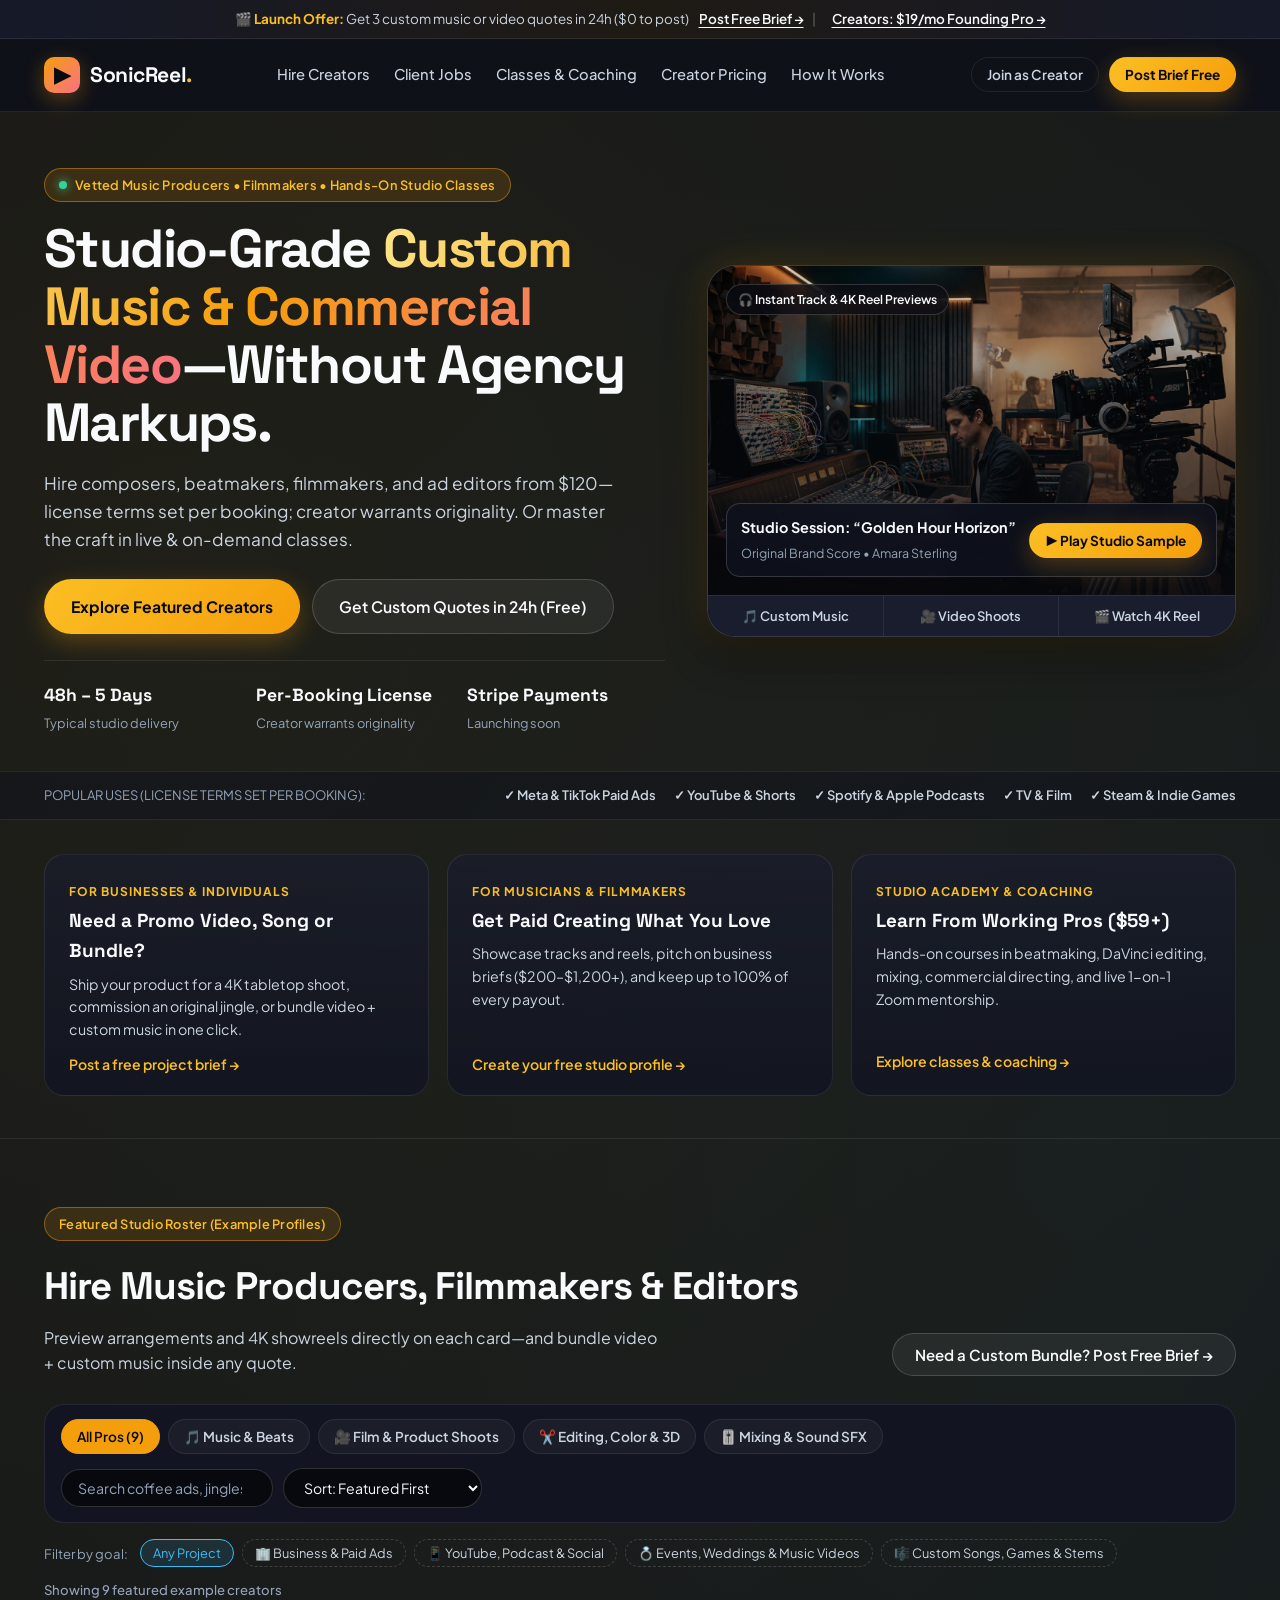
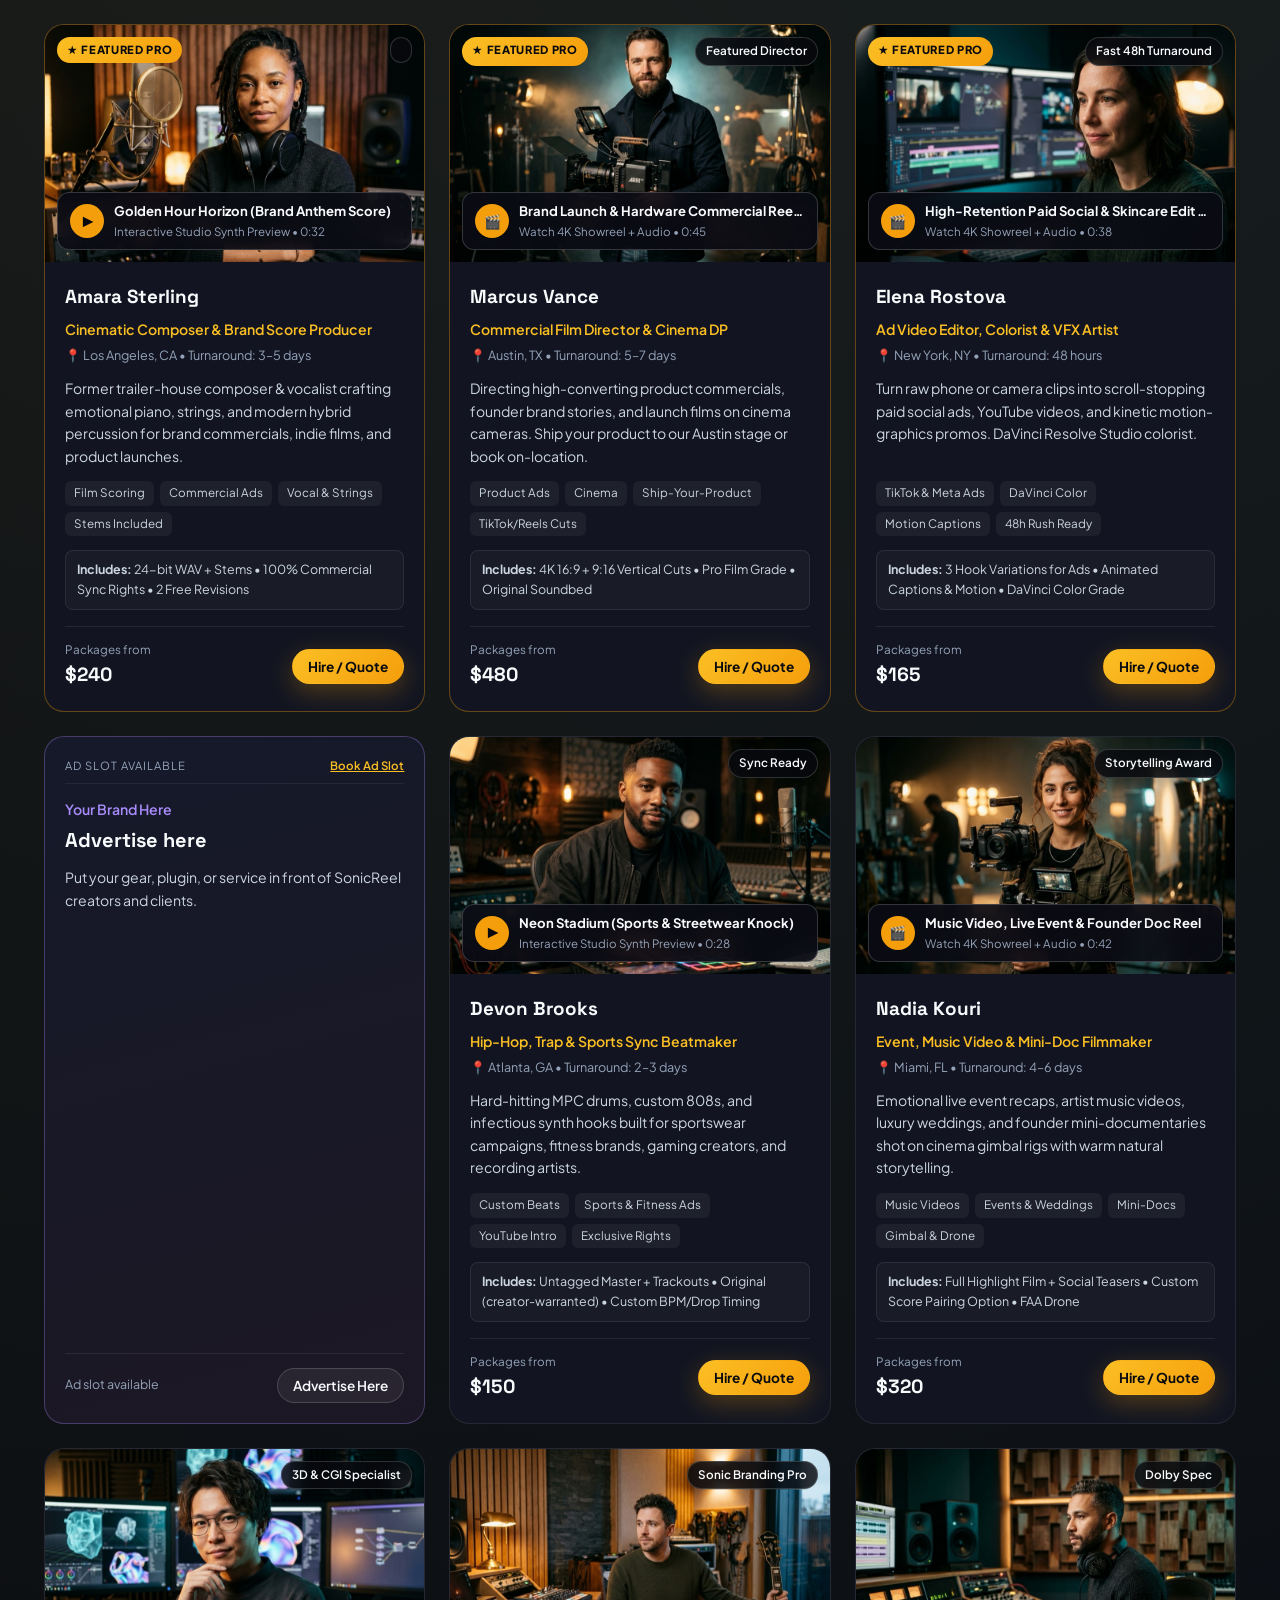
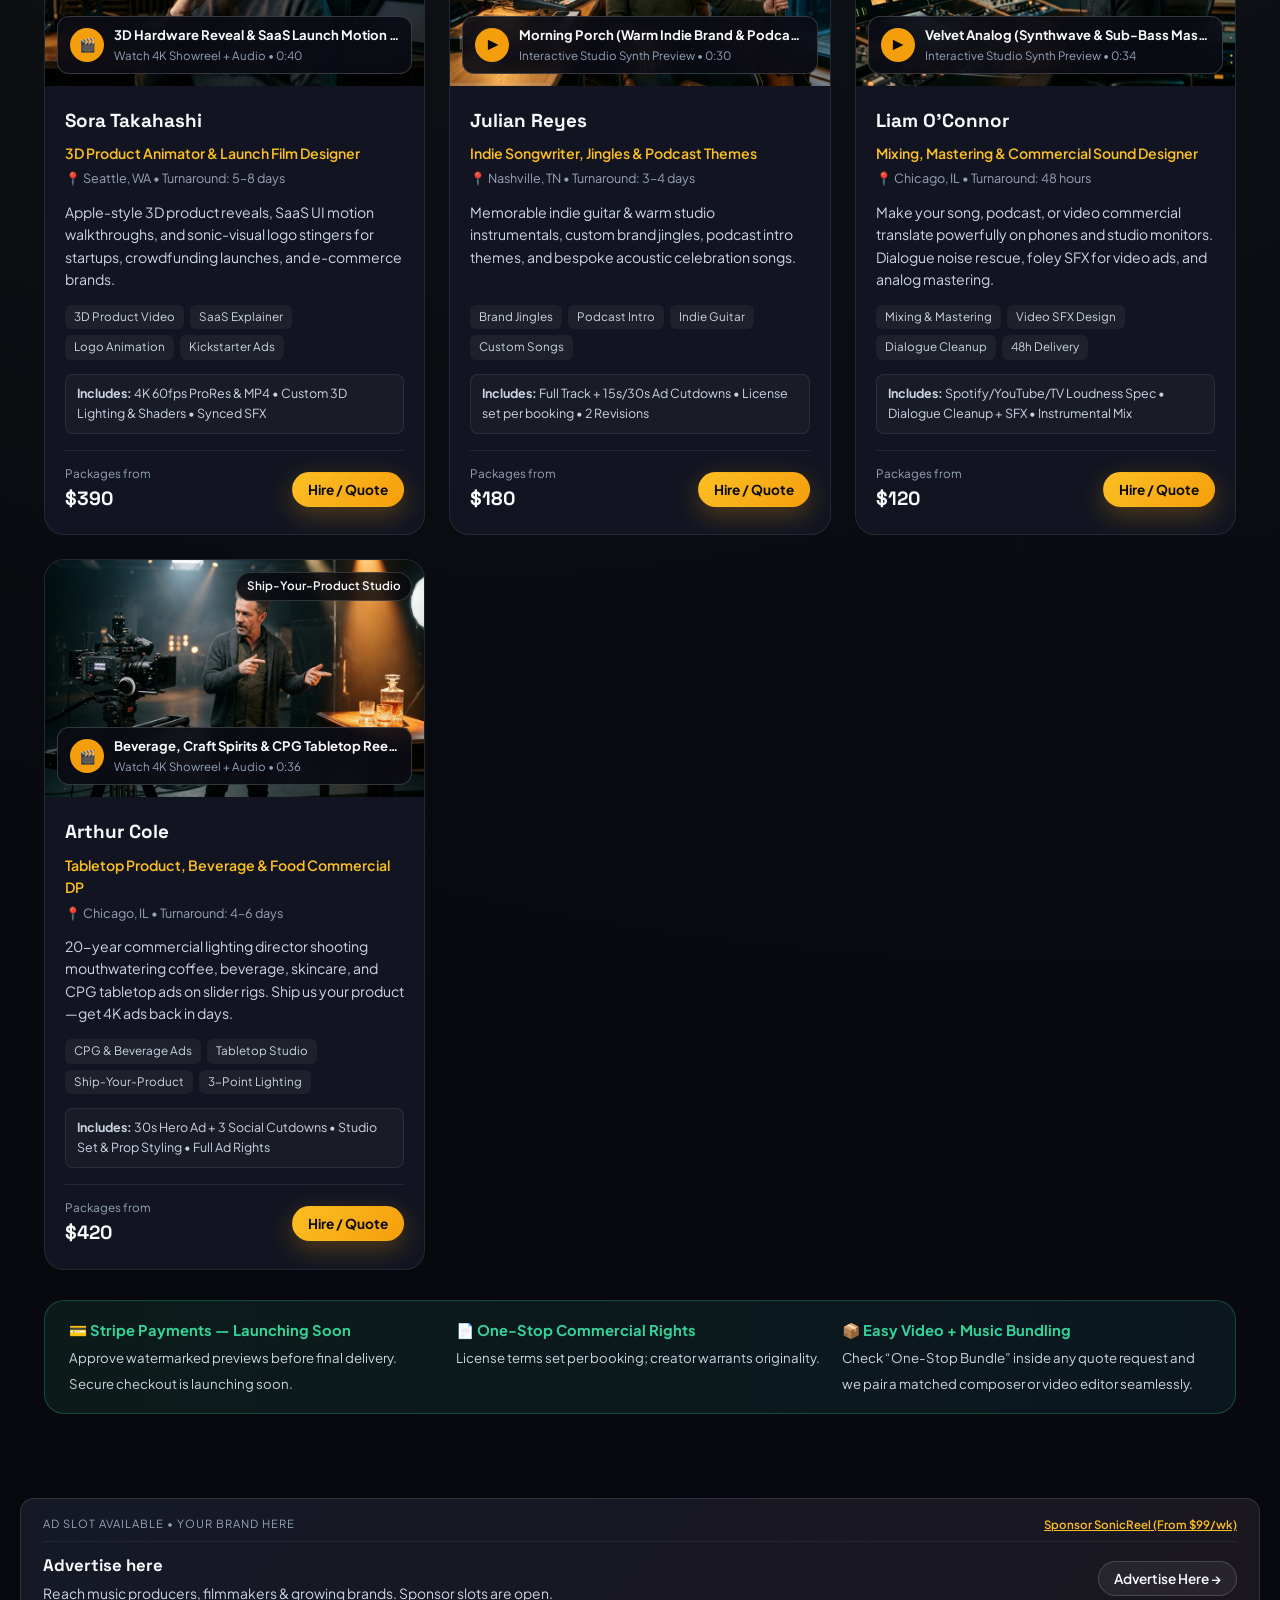
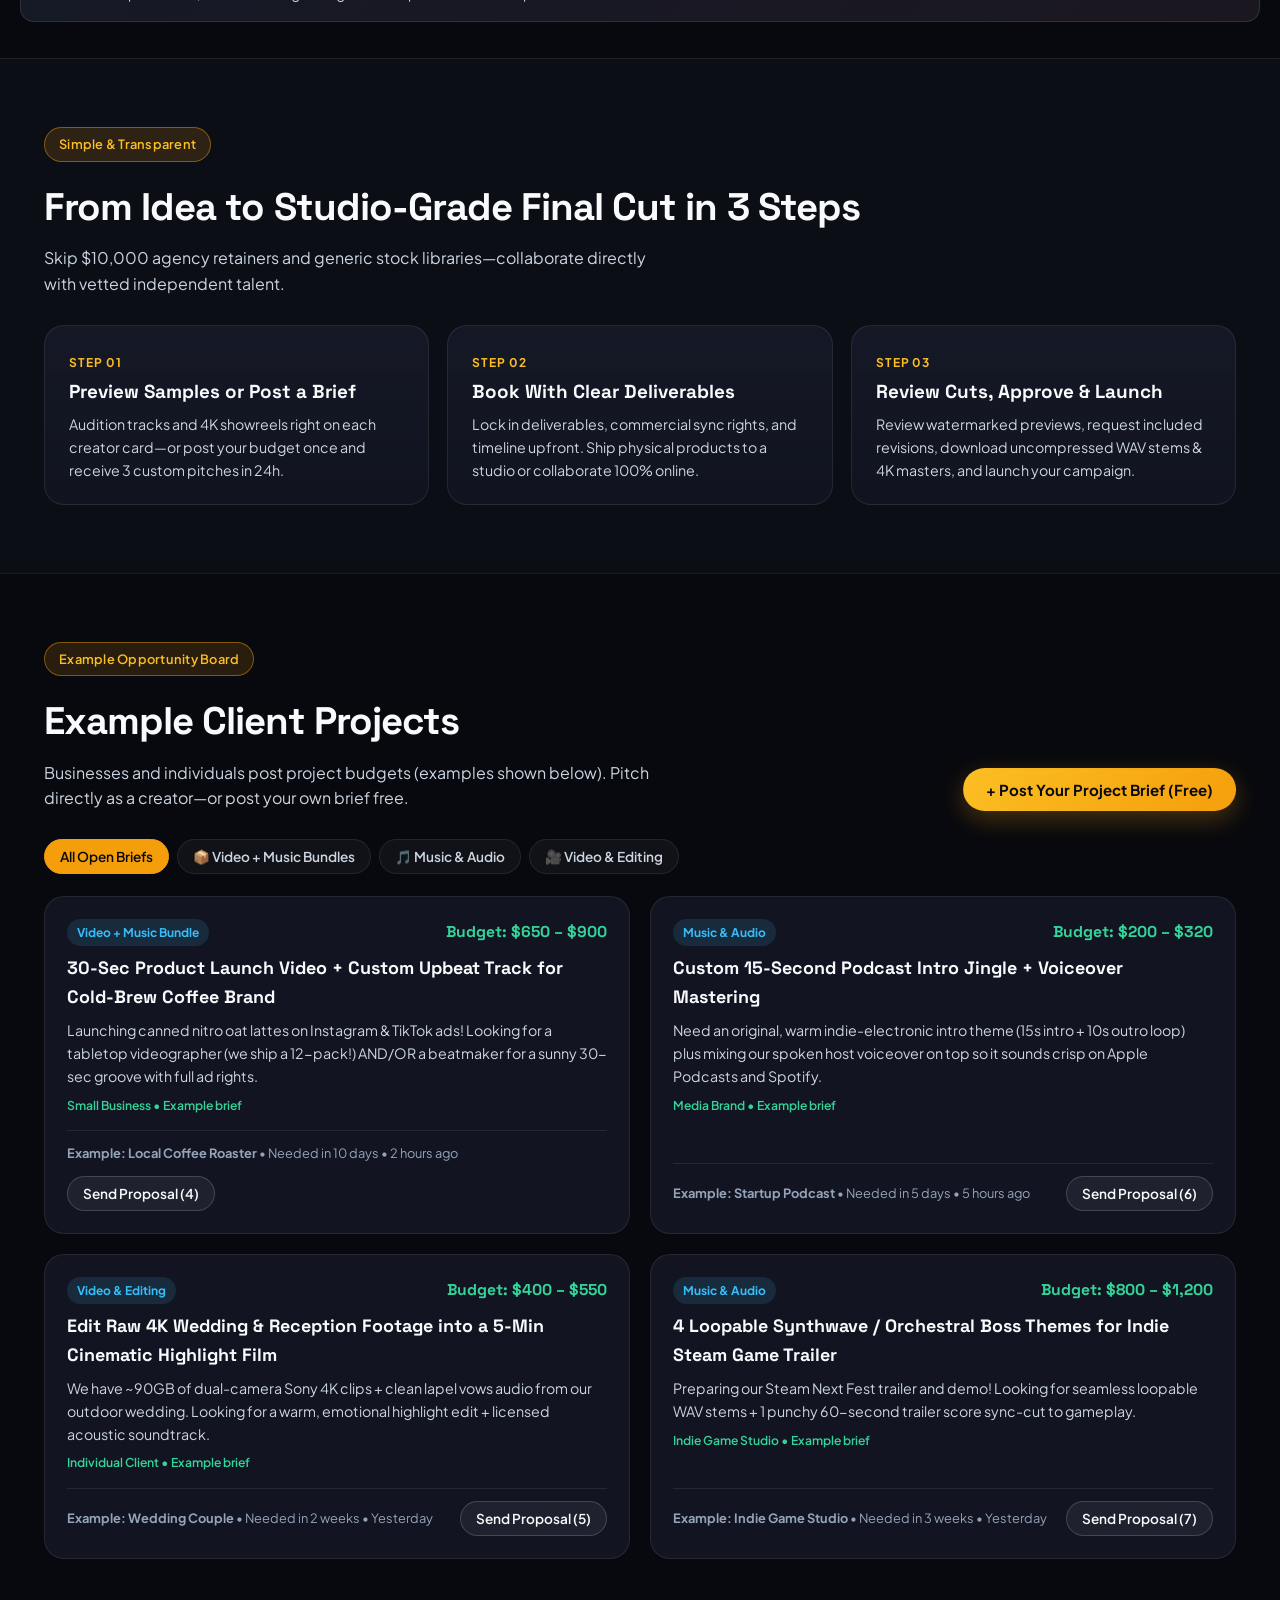
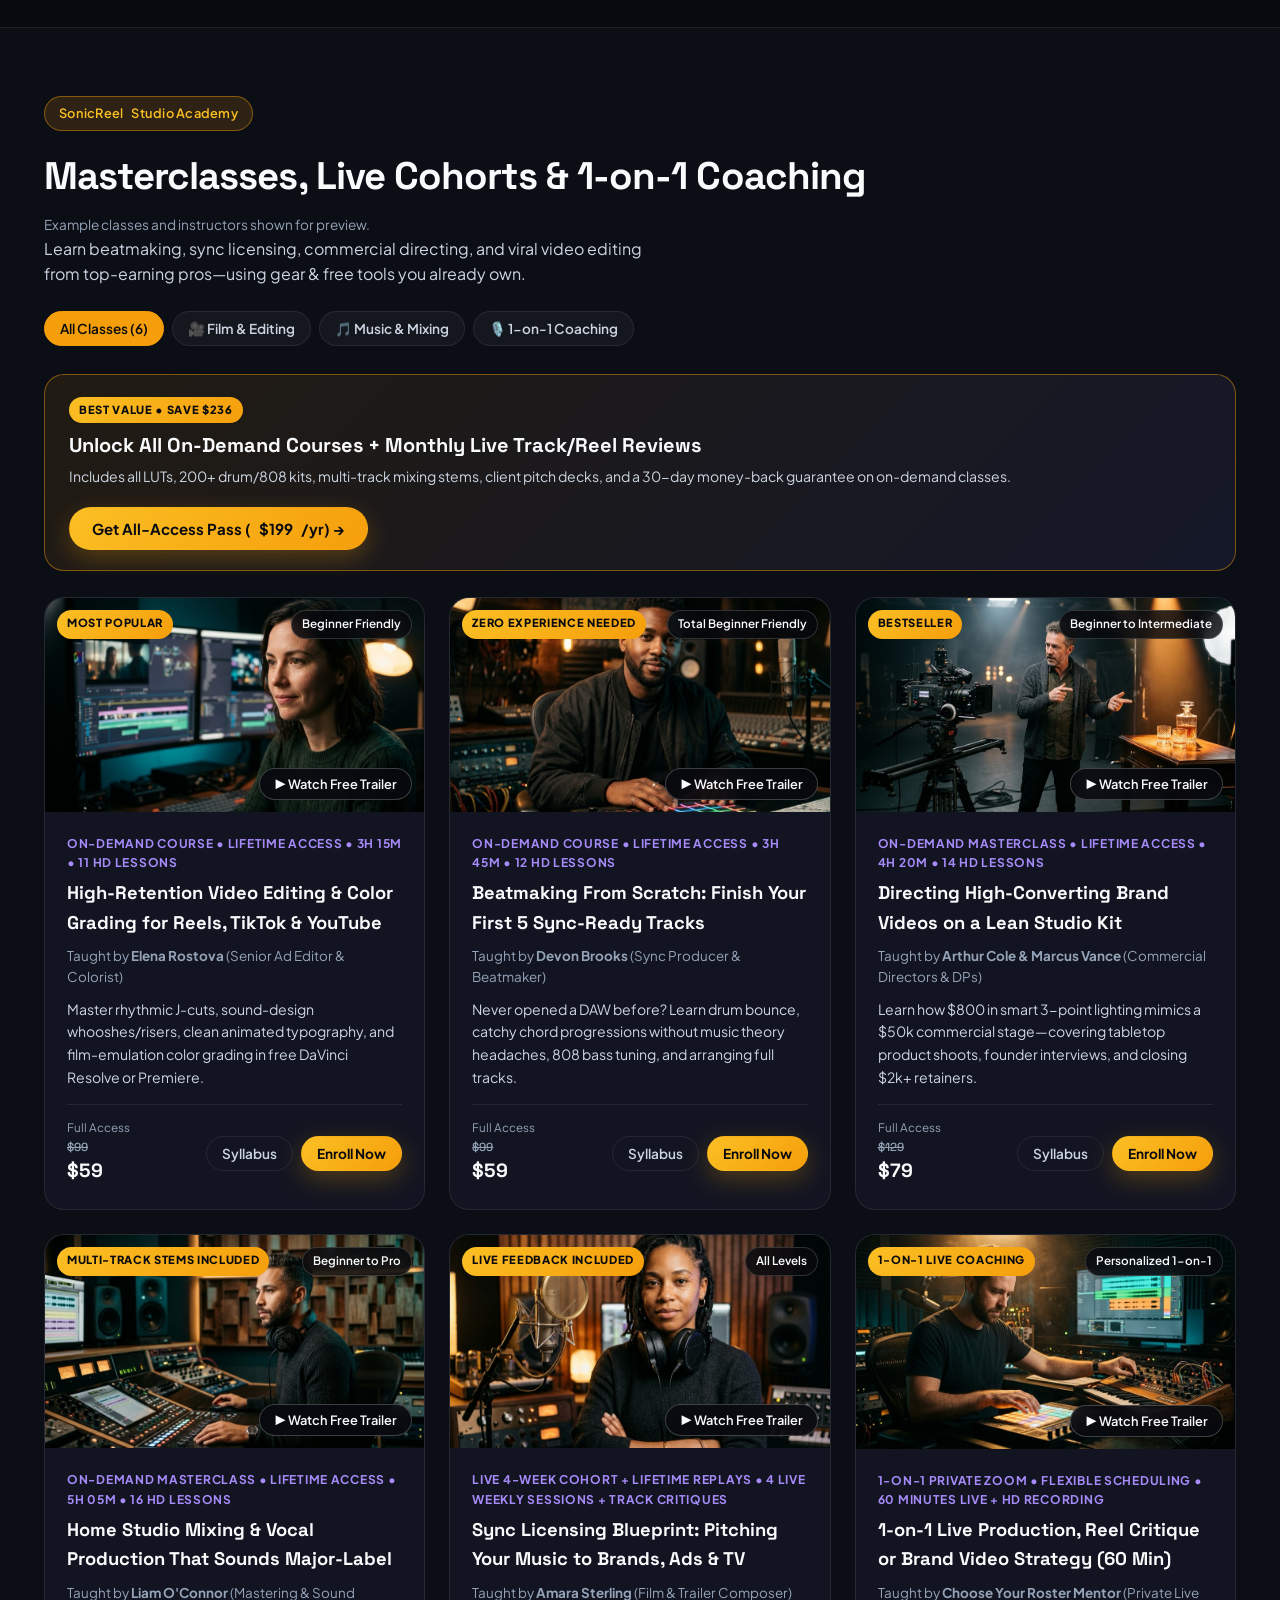
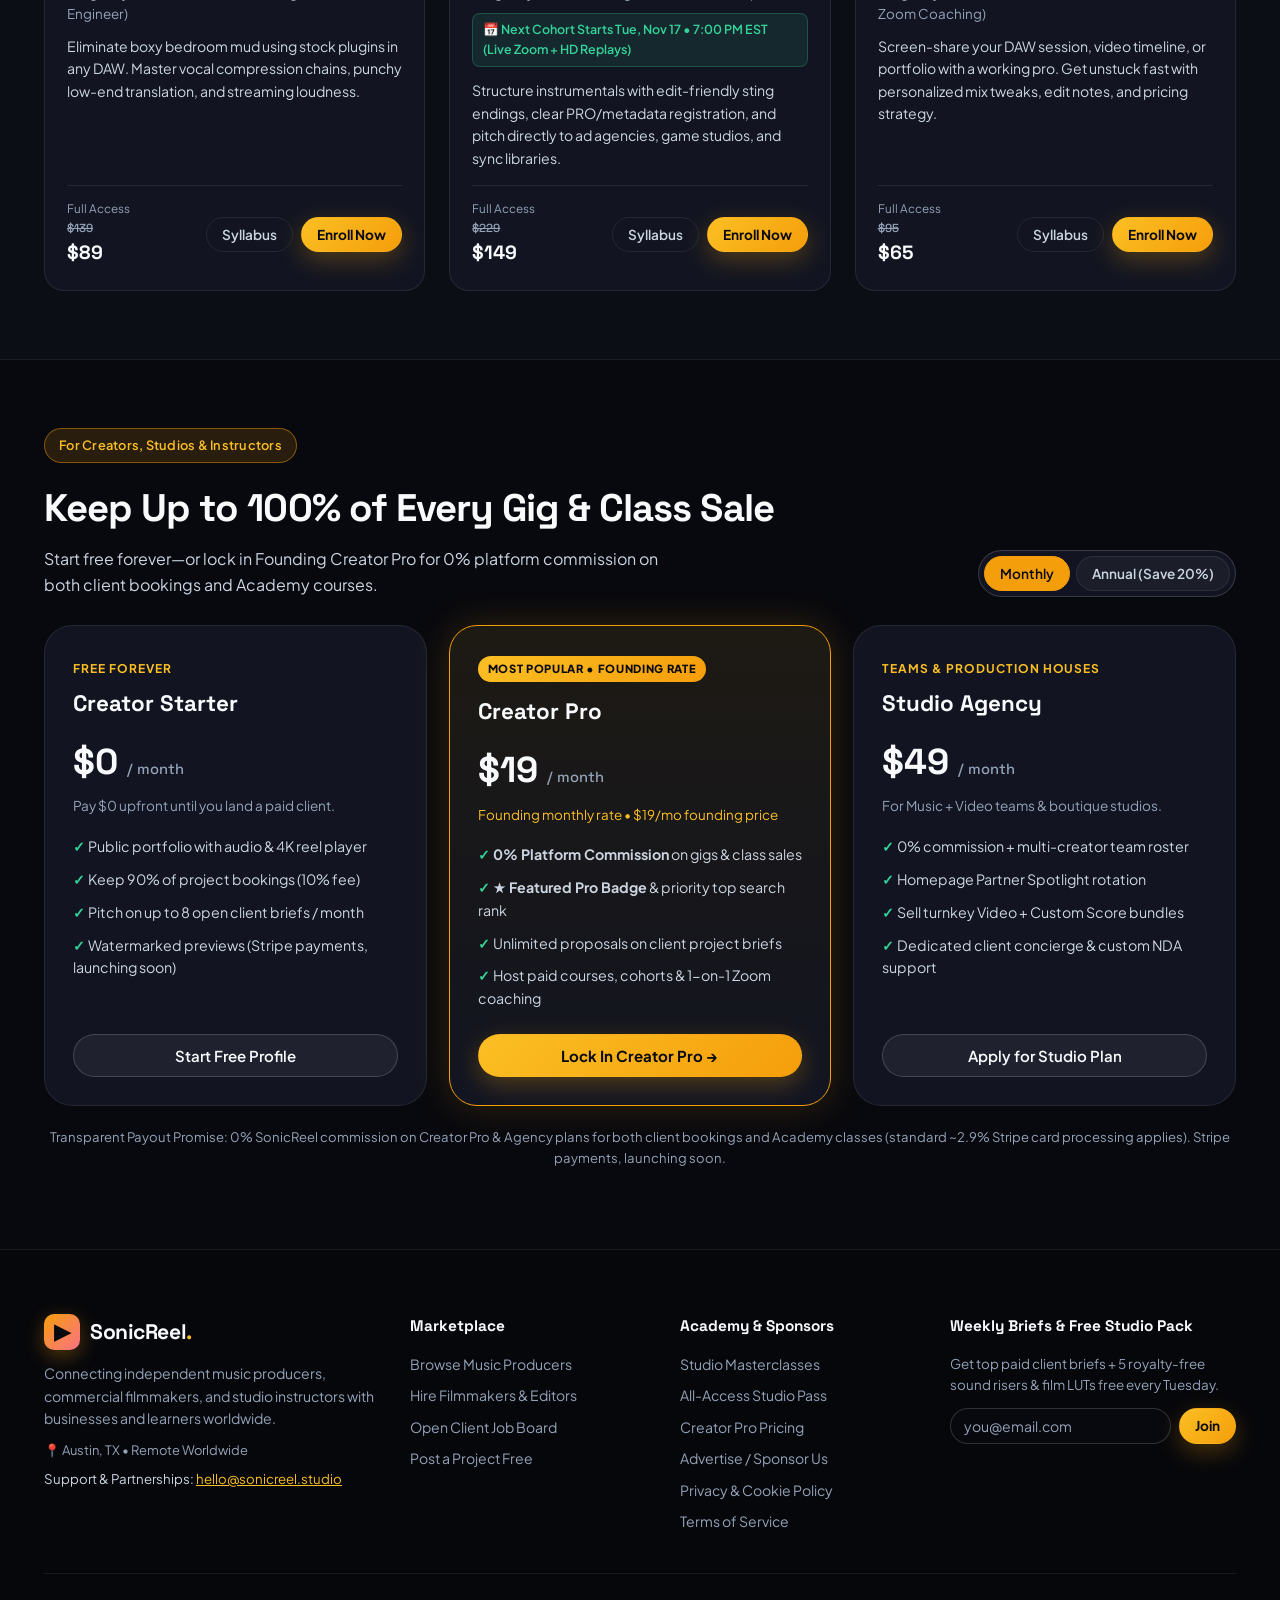
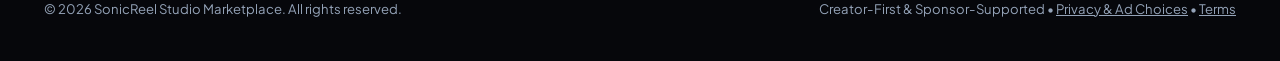
==== commit ffd283fa: "Honesty fixes: remove escrow/cleared-rights claims, fake testimonials/sponsors/ratings; label exampl" ====
--- a/index.html
+++ b/index.html
@@ -4,7 +4,7 @@
   <meta charset="UTF-8">
   <meta name="viewport" content="width=device-width, initial-scale=1.0">
   <title>SonicReel — Custom Music, Commercial Video &amp; Studio Masterclasses</title>
-  <meta name="description" content="Hire vetted music producers, ARRI filmmakers, and ad editors from $120 with 100% cleared commercial rights and escrow protection—or master the craft in studio classes.">
+  <meta name="description" content="Hire music producers, filmmakers, and ad editors from $120—license terms set per booking; creator warrants originality. Stripe payments, launching soon. Or learn in studio classes.">
   <meta name="theme-color" content="#08090e">
   <link rel="canonical" href="https://reckless1218.github.io/sonicreel/">
 
@@ -13,13 +13,13 @@
   <meta property="og:site_name" content="SonicReel">
   <meta property="og:url" content="https://reckless1218.github.io/sonicreel/">
   <meta property="og:title" content="SonicReel — Custom Music &amp; Commercial Video Without Agency Markups">
-  <meta property="og:description" content="Hire vetted composers, beatmakers, filmmakers &amp; editors with 100% cleared ad rights and $0 buyer fees—or learn in hands-on studio classes.">
+  <meta property="og:description" content="Hire vetted composers, beatmakers, filmmakers &amp; editors —license terms set per booking; creator warrants originality—or learn in hands-on studio classes.">
   <meta property="og:image" content="https://reckless1218.github.io/sonicreel/assets/images/hero-studio.jpg">
   <meta property="og:image:width" content="1600">
   <meta property="og:image:height" content="893">
   <meta name="twitter:card" content="summary_large_image">
   <meta name="twitter:title" content="SonicReel — Custom Music, Commercial Video &amp; Studio Classes">
-  <meta name="twitter:description" content="Preview studio tracks &amp; 4K reels, hire verified pros with escrow protection, or take $59–$149 hands-on classes.">
+  <meta name="twitter:description" content="Preview studio tracks &amp; 4K reels, hire featured pros (Stripe payments, launching soon), or take $59–$149 hands-on classes.">
   <meta name="twitter:image" content="https://reckless1218.github.io/sonicreel/assets/images/hero-studio.jpg">
 
   <link rel="icon" type="image/svg+xml" href="assets/favicon.svg">
@@ -56,13 +56,13 @@
     <span>🎬 <strong>Launch Offer:</strong> Get 3 custom music or video quotes in 24h ($0 to post)</span>
     <button type="button" class="top-promo-link" data-action="open-post-brief">Post Free Brief →</button>
     <span style="margin:0 6px;opacity:0.4;">|</span>
-    <button type="button" class="top-promo-link" data-action="open-join-creator" data-plan="pro">Creators: Lock in 0% Fee →</button>
+    <button type="button" class="top-promo-link" data-action="open-join-creator" data-plan="pro">Creators: $19/mo Founding Pro →</button>
   </div>
 
   <!-- Sticky Navigation Header -->
   <header class="site-header">
     <div class="container nav-inner">
-      <a href="#" class="brand-logo" aria-label="Home">
+      <a href="./" class="brand-logo" aria-label="Home">
         <span class="brand-mark" aria-hidden="true">▶</span>
         <span><span data-brand-name>SonicReel</span><span class="brand-name-accent">.</span></span>
       </a>
@@ -99,11 +99,11 @@
             Studio-Grade <span class="text-gradient">Custom Music &amp; Commercial Video</span>—Without Agency Markups.
           </h1>
           <p class="hero-subtitle">
-            Hire vetted composers, beatmakers, ARRI cinema directors, and ad editors from $120—with 100% cleared commercial rights and $0 buyer fees. Or master the craft in live &amp; on-demand classes.
+            Hire composers, beatmakers, filmmakers, and ad editors from $120—license terms set per booking; creator warrants originality. Or master the craft in live &amp; on-demand classes.
           </p>
 
           <div class="hero-cta-row">
-            <a href="#marketplace" class="btn btn-primary btn-lg">Explore Verified Creators</a>
+            <a href="#marketplace" class="btn btn-primary btn-lg">Explore Featured Creators</a>
             <button type="button" class="btn btn-secondary btn-lg" data-action="open-post-brief">Get Custom Quotes in 24h (Free)</button>
           </div>
 
@@ -113,12 +113,12 @@
               <span>Typical studio delivery</span>
             </div>
             <div class="trust-item">
-              <strong>100% Cleared</strong>
-              <span>Paid social, web &amp; TV rights</span>
+              <strong>Per-Booking License</strong>
+              <span>Creator warrants originality</span>
             </div>
             <div class="trust-item">
-              <strong>$0 Buyer Fee</strong>
-              <span>Escrow-protected milestones</span>
+              <strong>Stripe Payments</strong>
+              <span>Launching soon</span>
             </div>
           </div>
         </div>
@@ -126,7 +126,7 @@
         <!-- Interactive Hero Studio Preview Card -->
         <div class="hero-showcase-card">
           <div class="hero-media-wrap">
-            <img src="assets/images/hero-studio.jpg" alt="Music producer at analog mixing console alongside an ARRI cinema camera rig in a dark creative studio" width="800" height="500" fetchpriority="high">
+            <img src="assets/images/hero-studio.jpg" alt="Music producer at analog mixing console alongside a cinema camera rig in a dark creative studio" width="800" height="500" fetchpriority="high">
             <div class="hero-media-overlay">
               <div class="hero-live-tags">
                 <span class="glass-badge">🎧 Instant Track &amp; 4K Reel Previews</span>
@@ -153,15 +153,15 @@
       </div>
     </section>
 
-    <!-- Cleared Deliverables Spec Bar -->
+    <!-- Use Cases Bar -->
     <div class="cleared-platforms-strip">
       <div class="container cleared-platforms-inner">
-        <span>EVERY PROJECT DELIVERED READY &amp; CLEARED FOR:</span>
+        <span>POPULAR USES (LICENSE TERMS SET PER BOOKING):</span>
         <div class="cleared-platforms-list">
           <span>✓ Meta &amp; TikTok Paid Ads</span>
           <span>✓ YouTube &amp; Shorts</span>
           <span>✓ Spotify &amp; Apple Podcasts</span>
-          <span>✓ Broadcast TV &amp; Film</span>
+          <span>✓ TV &amp; Film</span>
           <span>✓ Steam &amp; Indie Games</span>
         </div>
       </div>
@@ -185,7 +185,7 @@
           <div>
             <span class="pathway-kicker">For Musicians &amp; Filmmakers</span>
             <h2>Get Paid Creating What You Love</h2>
-            <p>Showcase tracks and reels, pitch on verified business briefs ($200–$1,200+), and keep up to 100% of every payout.</p>
+            <p>Showcase tracks and reels, pitch on business briefs ($200–$1,200+), and keep up to 100% of every payout.</p>
           </div>
           <button type="button" class="pathway-link" data-action="open-join-creator" data-plan="starter">Create your free studio profile →</button>
         </div>
@@ -208,7 +208,7 @@
       <div class="container">
         <div class="section-head">
           <div>
-            <span class="eyebrow-pill" style="margin-bottom:8px;">Verified Studio Roster</span>
+            <span class="eyebrow-pill" style="margin-bottom:8px;">Featured Studio Roster (Example Profiles)</span>
             <h2>Hire Music Producers, Filmmakers &amp; Editors</h2>
             <p>Preview arrangements and 4K showreels directly on each card—and bundle video + custom music inside any quote.</p>
           </div>
@@ -226,7 +226,7 @@
           </div>
 
           <div class="search-sort-group">
-            <input type="search" id="creator-search-input" class="input-control" placeholder="Search coffee ads, jingles, ARRI, 3D..." aria-label="Search creators by keyword">
+            <input type="search" id="creator-search-input" class="input-control" placeholder="Search coffee ads, jingles, cinema, 3D..." aria-label="Search creators by keyword">
             <select id="creator-sort-select" class="input-control" style="min-width:170px;" aria-label="Sort creators">
               <option value="featured">Sort: Featured First</option>
               <option value="price-asc">Sort: Price Low to High</option>
@@ -244,21 +244,21 @@
             <button type="button" class="usecase-pill" data-usecase="events" aria-pressed="false">💍 Events, Weddings &amp; Music Videos</button>
             <button type="button" class="usecase-pill" data-usecase="custom" aria-pressed="false">🎼 Custom Songs, Games &amp; Stems</button>
           </div>
-          <span id="creators-results-count" class="results-counter" aria-live="polite">Showing 9 verified creators • $0 buyer fee</span>
+          <span id="creators-results-count" class="results-counter" aria-live="polite">Showing 9 featured example creators</span>
         </div>
 
         <!-- Dynamic Creators Grid -->
         <div id="creators-grid" class="creators-grid"></div>
 
-        <!-- Buyer & Creator Escrow Protection Strip -->
+        <!-- Buyer & Creator Info Strip -->
         <div class="buyer-guarantee-bar">
           <div class="guarantee-point">
-            <strong>🛡️ Dual-Sided Escrow Protection</strong>
-            <span>Buyers pay $0 marketplace fees &amp; approve watermarked cuts first; creators get guaranteed 5-day auto-release payouts.</span>
+            <strong>💳 Stripe Payments — Launching Soon</strong>
+            <span>Approve watermarked previews before final delivery. Secure checkout is launching soon.</span>
           </div>
           <div class="guarantee-point">
             <strong>📄 One-Stop Commercial Rights</strong>
-            <span>Every business package includes clear, royalty-free ad &amp; sync rights—no surprise copyright takedowns.</span>
+            <span>License terms set per booking; creator warrants originality.</span>
           </div>
           <div class="guarantee-point">
             <strong>📦 Easy Video + Music Bundling</strong>
@@ -295,7 +295,7 @@
           <div class="pathway-card">
             <div>
               <span class="pathway-kicker">Step 02</span>
-              <h2>Book With $0 Buyer Fee Escrow</h2>
+              <h2>Book With Clear Deliverables</h2>
               <p>Lock in deliverables, commercial sync rights, and timeline upfront. Ship physical products to a studio or collaborate 100% online.</p>
             </div>
           </div>
@@ -317,9 +317,9 @@
       <div class="container">
         <div class="section-head">
           <div>
-            <span class="eyebrow-pill" style="margin-bottom:8px;">Live Opportunity Board</span>
-            <h2>Active Client Projects Hiring Right Now</h2>
-            <p>Verified businesses and individuals post real budgets daily. Pitch directly as a creator—or post your own brief free.</p>
+            <span class="eyebrow-pill" style="margin-bottom:8px;">Example Opportunity Board</span>
+            <h2>Example Client Projects</h2>
+            <p>Businesses and individuals post project budgets (examples shown below). Pitch directly as a creator—or post your own brief free.</p>
           </div>
           <button type="button" class="btn btn-primary" data-action="open-post-brief">+ Post Your Project Brief (Free)</button>
         </div>
@@ -344,6 +344,7 @@
           <div>
             <span class="eyebrow-pill" style="margin-bottom:8px;"><span data-brand-name>SonicReel</span> Studio Academy</span>
             <h2>Masterclasses, Live Cohorts &amp; 1-on-1 Coaching</h2>
+            <p style="font-size:0.85rem;color:var(--text-muted);">Example classes and instructors shown for preview.</p>
             <p>Learn beatmaking, sync licensing, commercial directing, and viral video editing from top-earning pros—using gear &amp; free tools you already own.</p>
           </div>
           <div class="filter-tabs">
@@ -359,7 +360,7 @@
           <div>
             <span id="all-access-savings-badge" class="badge-promoted" style="display:inline-block;margin-bottom:6px;">Best Value • Save $236</span>
             <h3 style="font-family:var(--font-display);margin:0 0 4px;font-size:1.25rem;">Unlock All On-Demand Courses + Monthly Live Track/Reel Reviews</h3>
-            <p style="margin:0;font-size:0.88rem;color:var(--text-secondary);">Includes all LUTs, 200+ drum/808 kits, multi-track mixing stems, client pitch decks, and a 30-day money-back guarantee.</p>
+            <p style="margin:0;font-size:0.88rem;color:var(--text-secondary);">Includes all LUTs, 200+ drum/808 kits, multi-track mixing stems, client pitch decks, and a 30-day money-back guarantee on on-demand classes.</p>
           </div>
           <button type="button" class="btn btn-primary" data-action="open-all-access">Get All-Access Pass (<span id="all-access-price">$199</span>/yr) →</button>
         </div>
@@ -397,7 +398,7 @@
                 <li>Public portfolio with audio &amp; 4K reel player</li>
                 <li>Keep <span data-keep-percent>90%</span> of project bookings (<span data-fee-percent>10%</span> fee)</li>
                 <li>Pitch on up to 8 open client briefs / month</li>
-                <li>Watermarked previews &amp; 5-day auto-release escrow</li>
+                <li>Watermarked previews (Stripe payments, launching soon)</li>
               </ul>
             </div>
             <button type="button" class="btn btn-secondary" data-action="open-join-creator" data-plan="starter">Start Free Profile</button>
@@ -407,8 +408,8 @@
             <div>
               <span class="badge-promoted" style="display:inline-block;margin-bottom:8px;">Most Popular • Founding Rate</span>
               <h3 style="font-family:var(--font-display);font-size:1.4rem;margin:4px 0 0;">Creator Pro</h3>
-              <div class="plan-price"><span class="price-strike" style="font-size:1.3rem;">$29</span><strong id="price-pro-monthly">$19</strong> <span>/ month</span></div>
-              <p id="price-pro-subnote" style="font-size:0.84rem;color:var(--accent-hover);margin:0;">Founding monthly rate • Pays for itself on one $190 gig</p>
+              <div class="plan-price"><strong id="price-pro-monthly">$19</strong> <span>/ month</span></div>
+              <p id="price-pro-subnote" style="font-size:0.84rem;color:var(--accent-hover);margin:0;">$19/mo founding price</p>
               <ul class="plan-list">
                 <li><strong>0% Platform Commission</strong> on gigs &amp; class sales</li>
                 <li><strong>★ Featured Pro Badge</strong> &amp; priority top search rank</li>
@@ -437,27 +438,11 @@
         </div>
 
         <p class="pricing-footnote">
-          Transparent Payout Promise: 0% <span data-brand-name>SonicReel</span> commission on Creator Pro &amp; Agency plans for both client bookings and Academy classes (standard ~2.9% Stripe card processing applies). Watermarked previews + 5-day automatic escrow payout protection included on every tier.
+          Transparent Payout Promise: 0% <span data-brand-name>SonicReel</span> commission on Creator Pro &amp; Agency plans for both client bookings and Academy classes (standard ~2.9% Stripe card processing applies). Stripe payments, launching soon.
         </p>
       </div>
     </section>
 
-    <!-- ======================================================================
-         SOCIAL PROOF & TESTIMONIALS
-         ====================================================================== -->
-    <section class="section-block alt-bg">
-      <div class="container">
-        <div class="section-head">
-          <div>
-            <span class="eyebrow-pill" style="margin-bottom:8px;">Real Studio Results</span>
-            <h2>Trusted by Growing Brands, Creators &amp; Students</h2>
-          </div>
-          <button type="button" class="btn btn-ghost btn-sm" data-action="open-advertise">Want to Sponsor <span data-brand-name>SonicReel</span>? View Media Kit →</button>
-        </div>
-
-        <div id="testimonials-grid" class="testimonials-grid"></div>
-      </div>
-    </section>
   </main>
 
   <!-- ========================================================================
@@ -467,7 +452,7 @@
     <div class="container">
       <div class="footer-grid">
         <div class="footer-col">
-          <a href="#" class="brand-logo" style="margin-bottom:12px;">
+          <a href="./" class="brand-logo" style="margin-bottom:12px;">
             <span class="brand-mark" aria-hidden="true">▶</span>
             <span><span data-brand-name>SonicReel</span><span class="brand-name-accent">.</span></span>
           </a>
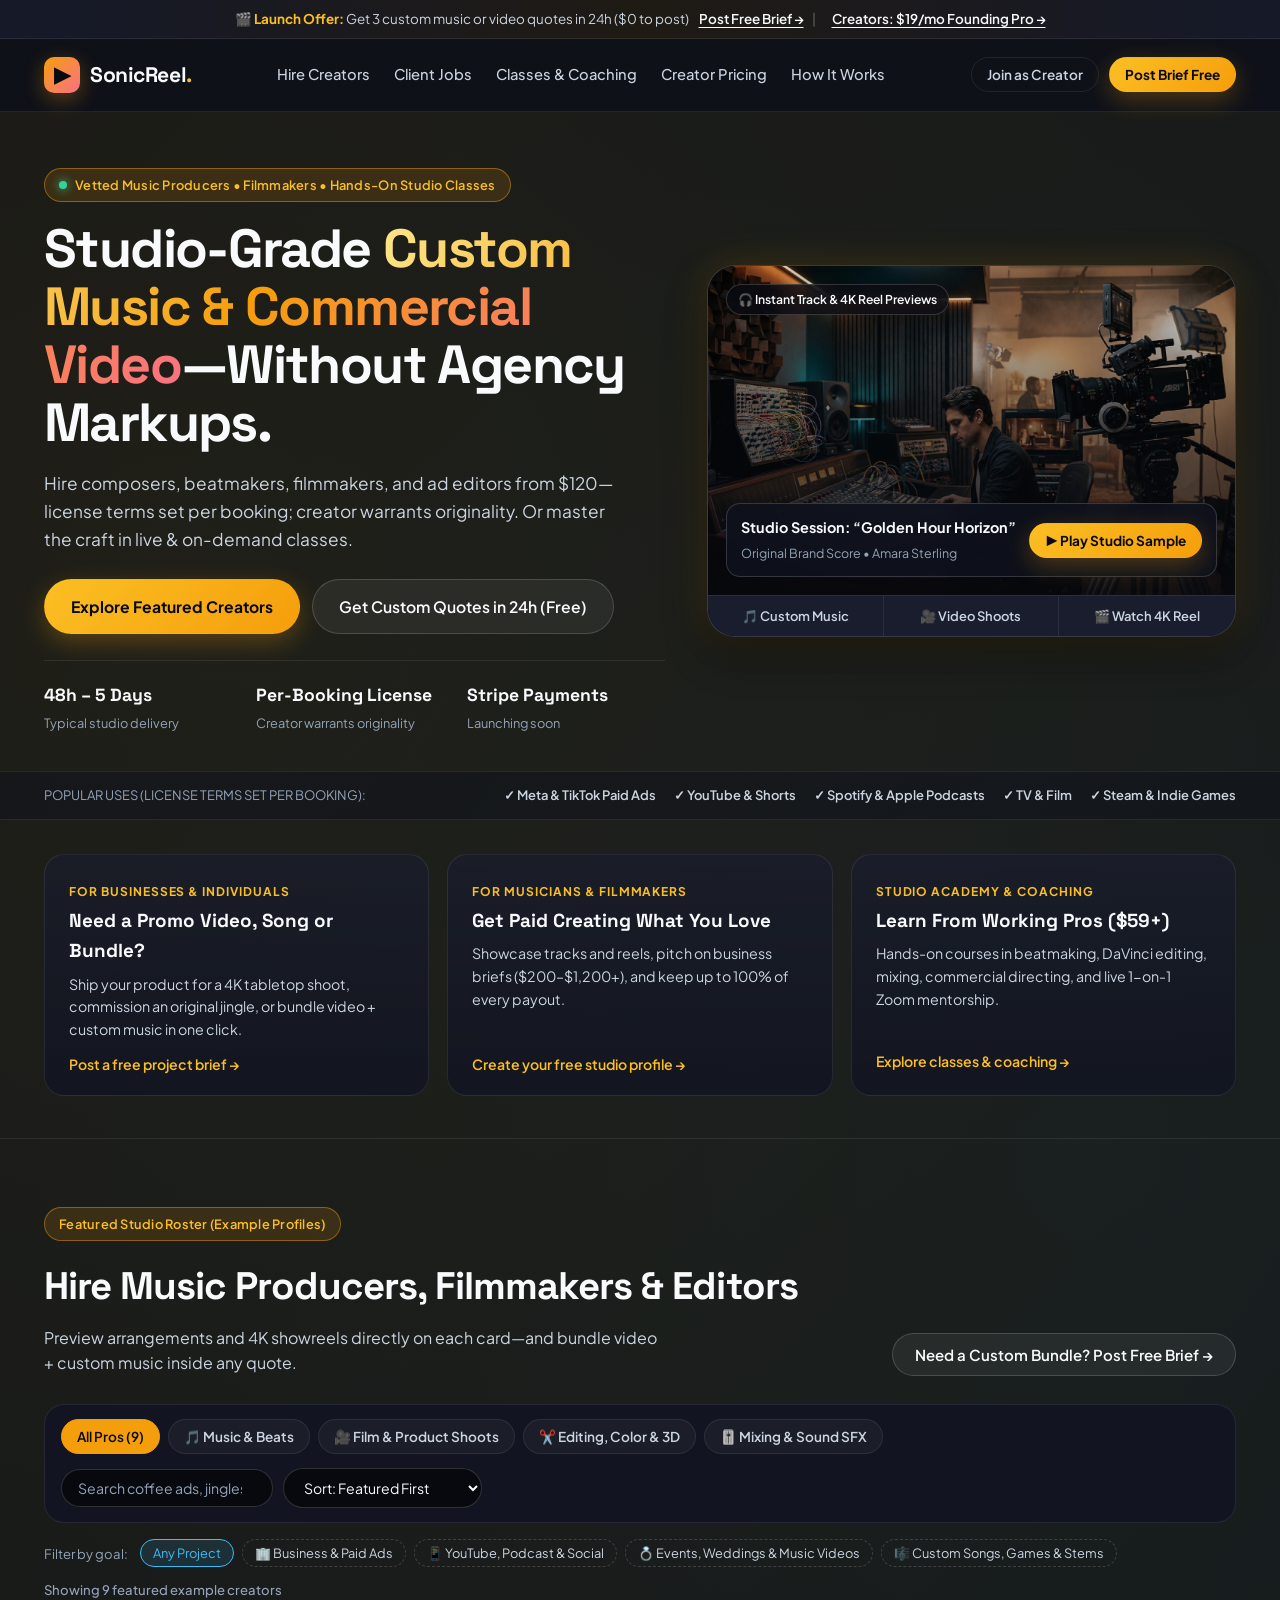
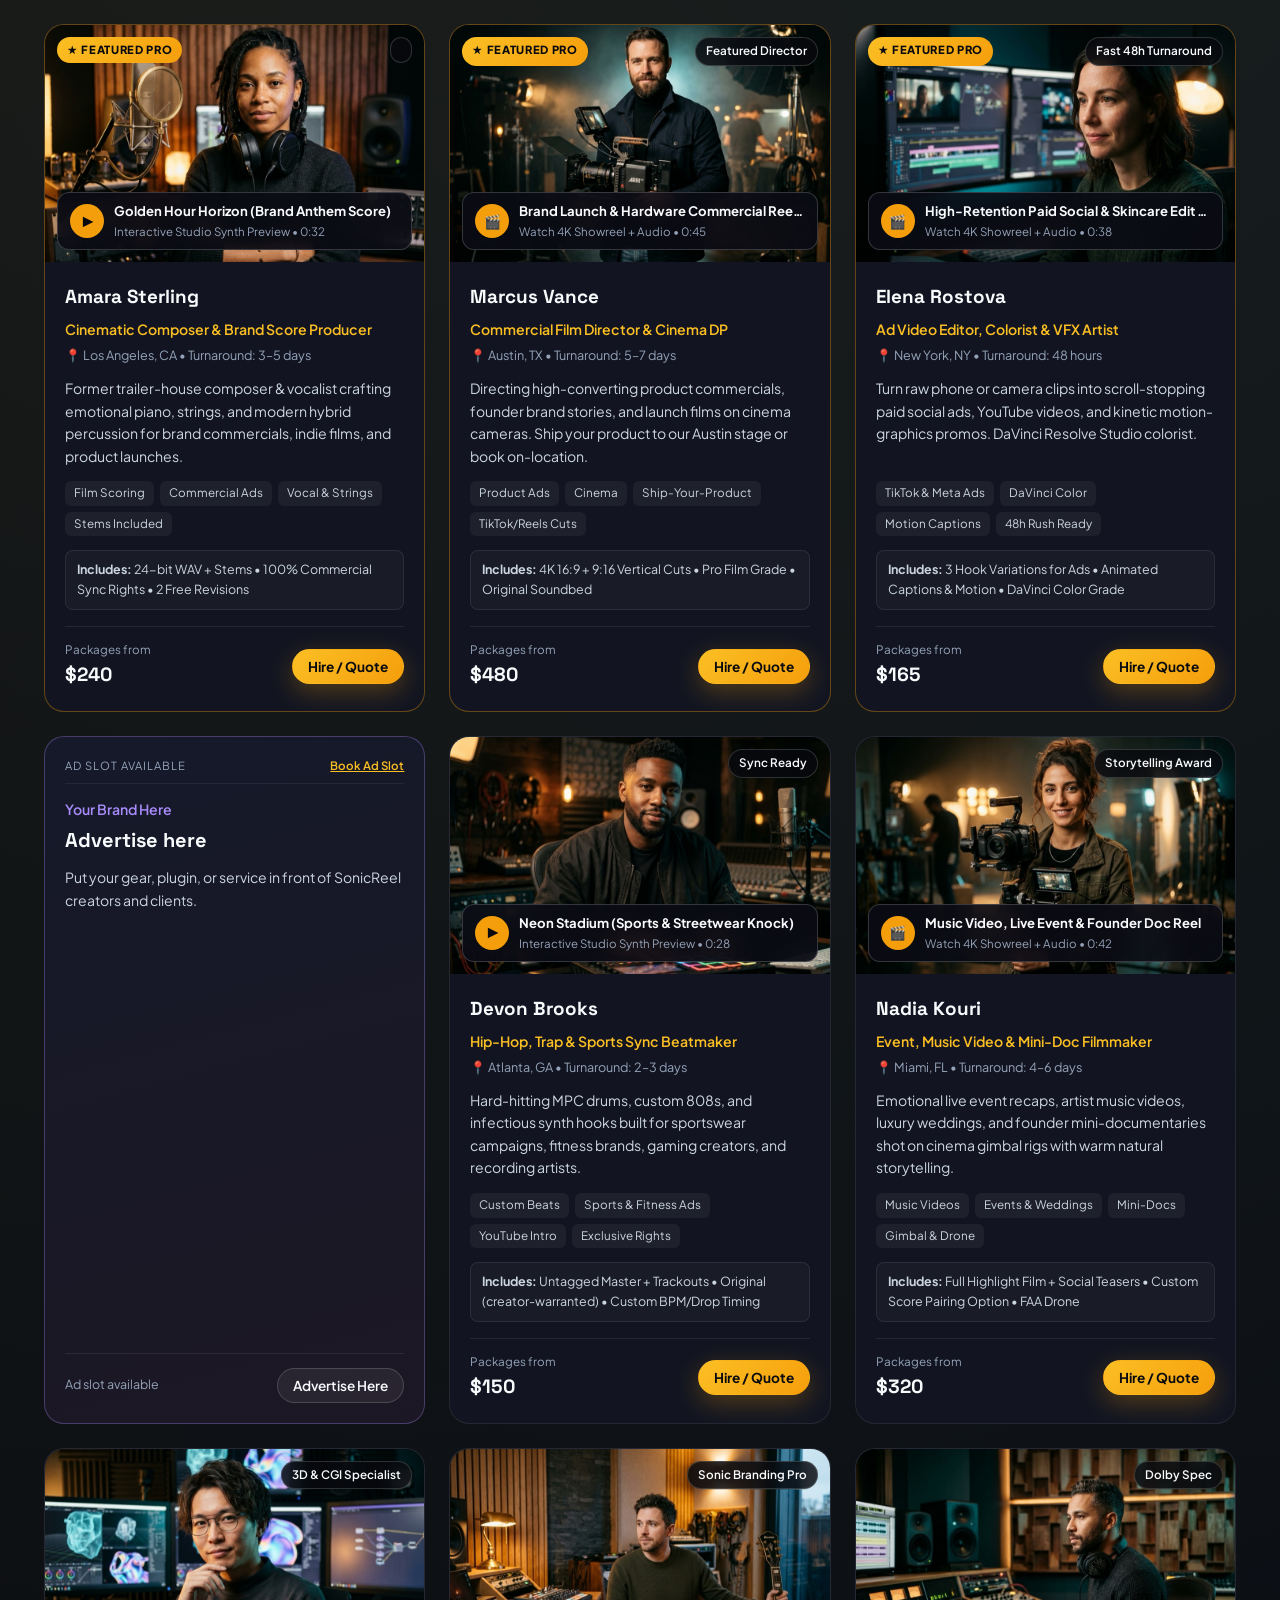
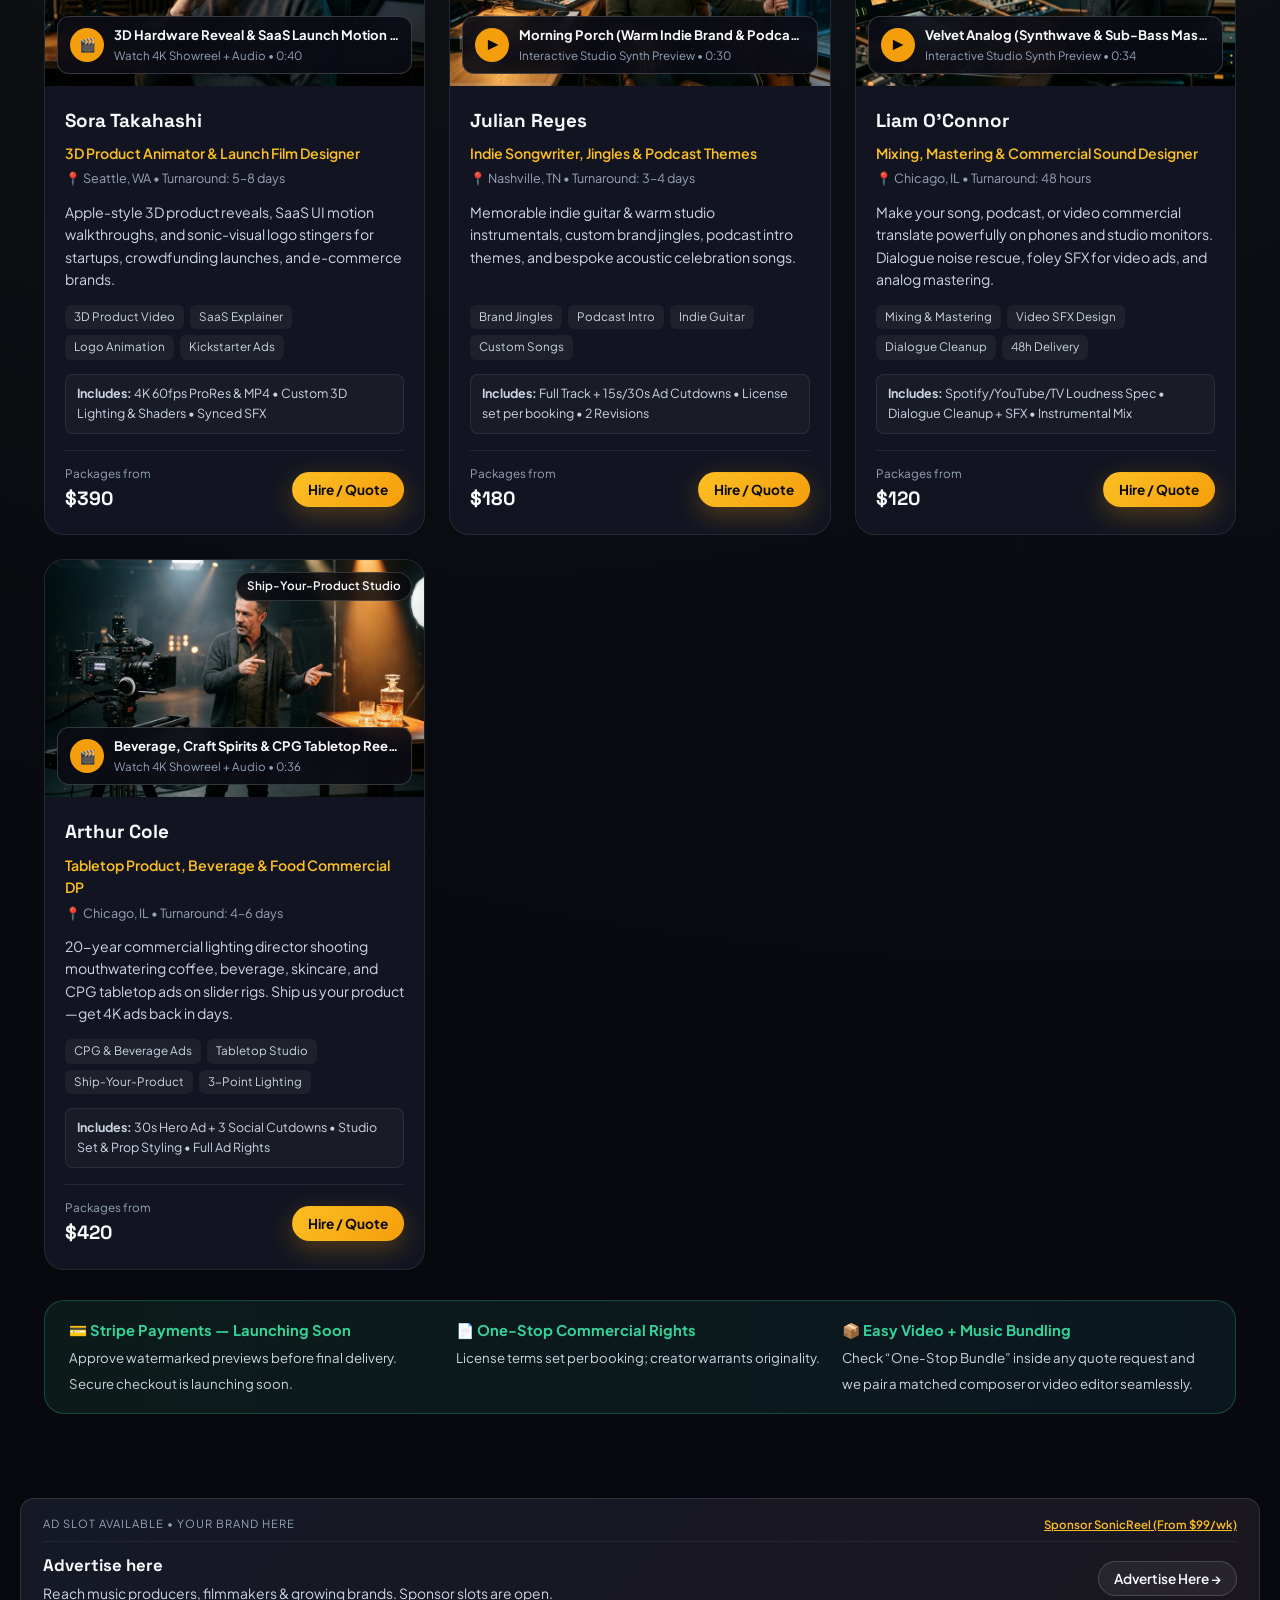
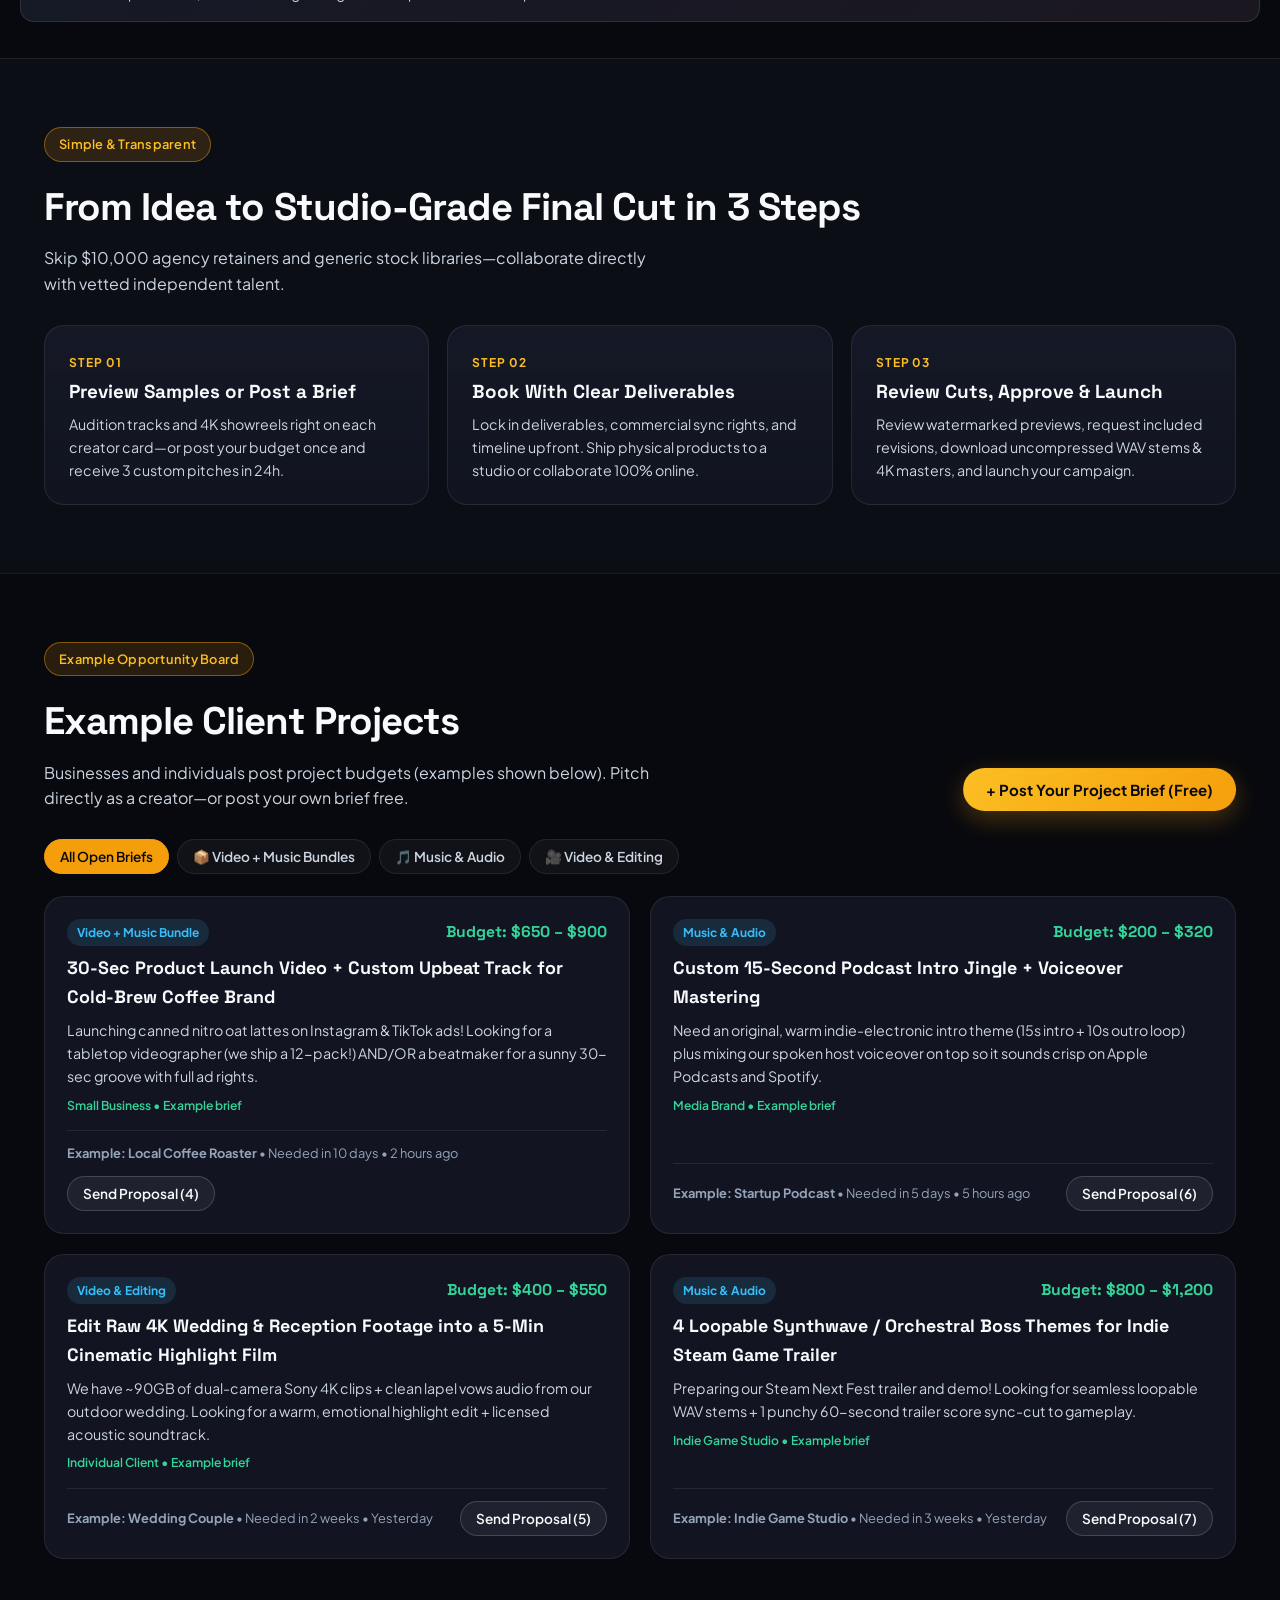
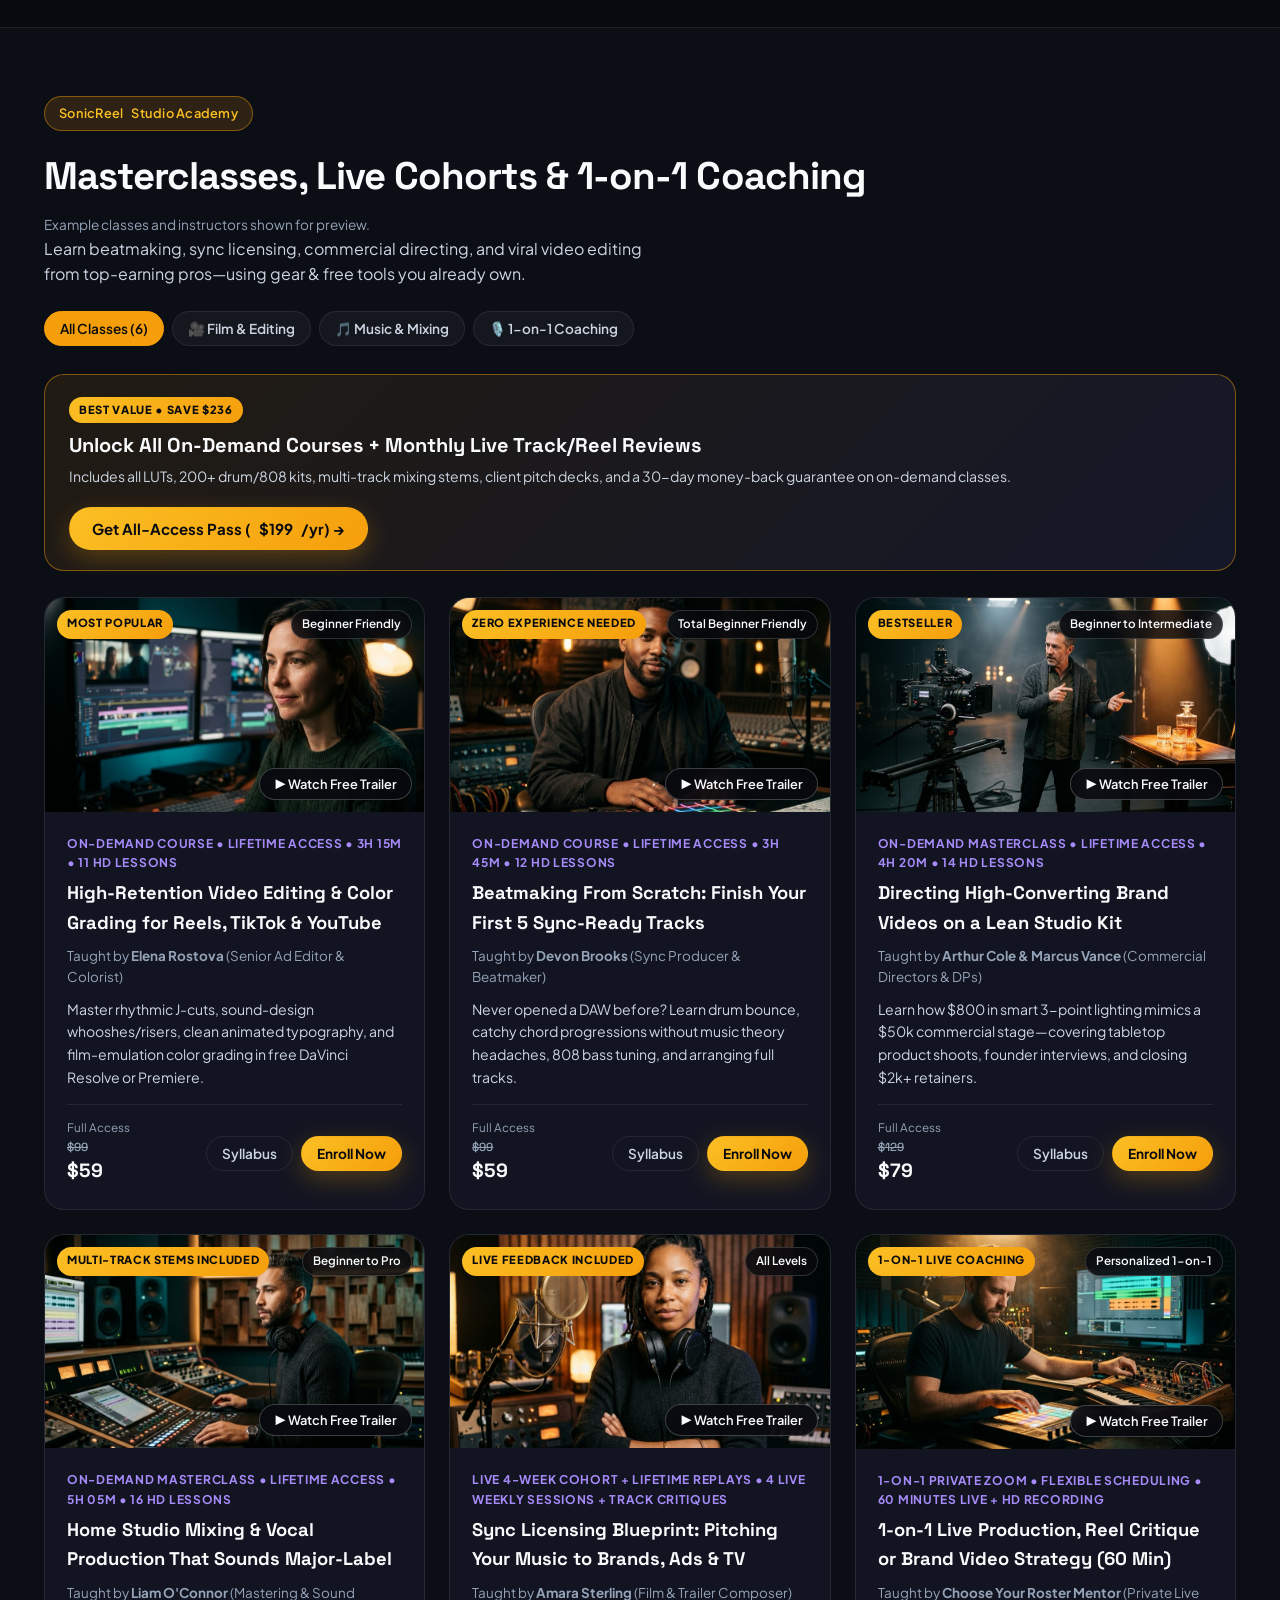
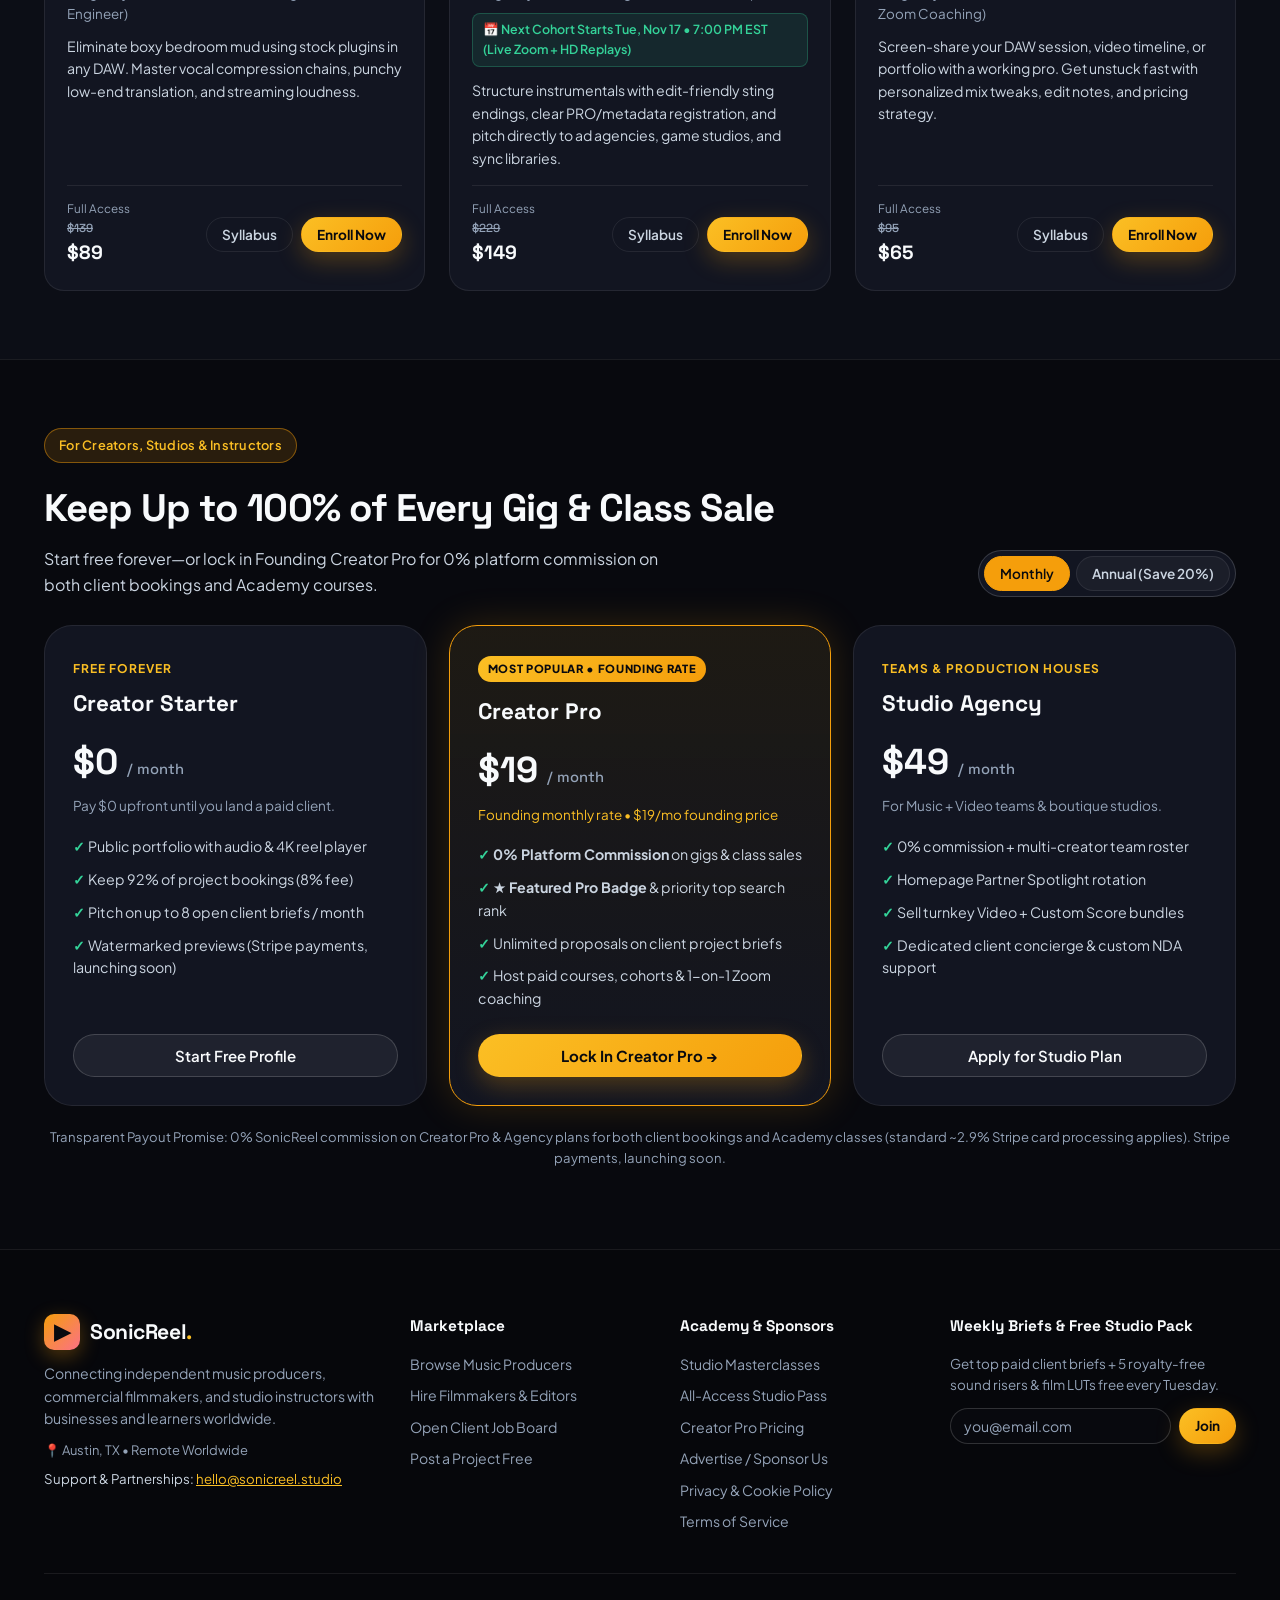
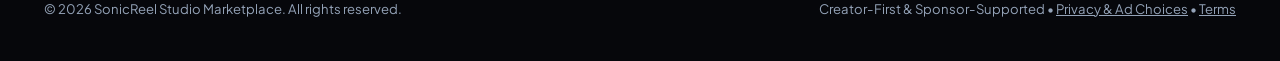
==== commit 17549708: "Lower marketplace fee to 8%" ====
--- a/index.html
+++ b/index.html
@@ -396,7 +396,7 @@
               <p style="font-size:0.85rem;color:var(--text-muted);margin:0;">Pay $0 upfront until you land a paid client.</p>
               <ul class="plan-list">
                 <li>Public portfolio with audio &amp; 4K reel player</li>
-                <li>Keep <span data-keep-percent>90%</span> of project bookings (<span data-fee-percent>10%</span> fee)</li>
+                <li>Keep <span data-keep-percent>92%</span> of project bookings (<span data-fee-percent>8%</span> fee)</li>
                 <li>Pitch on up to 8 open client briefs / month</li>
                 <li>Watermarked previews (Stripe payments, launching soon)</li>
               </ul>
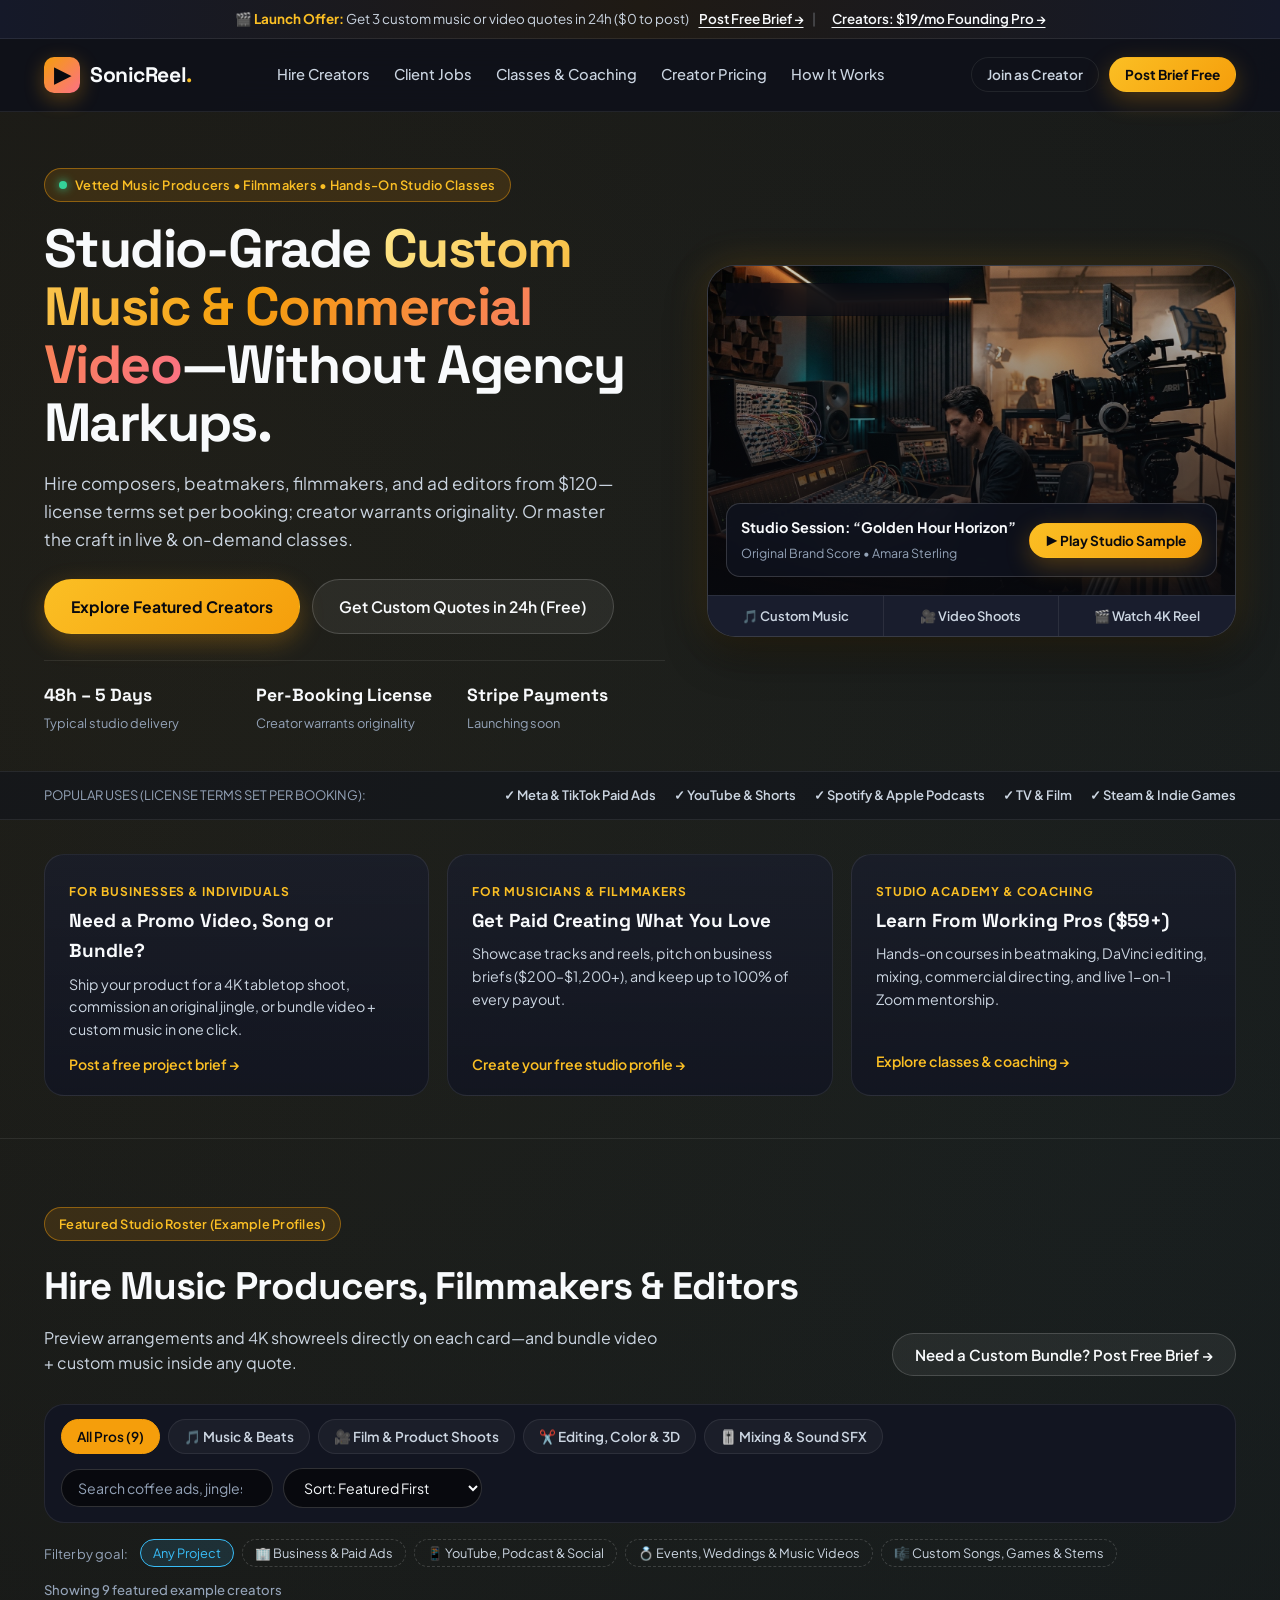
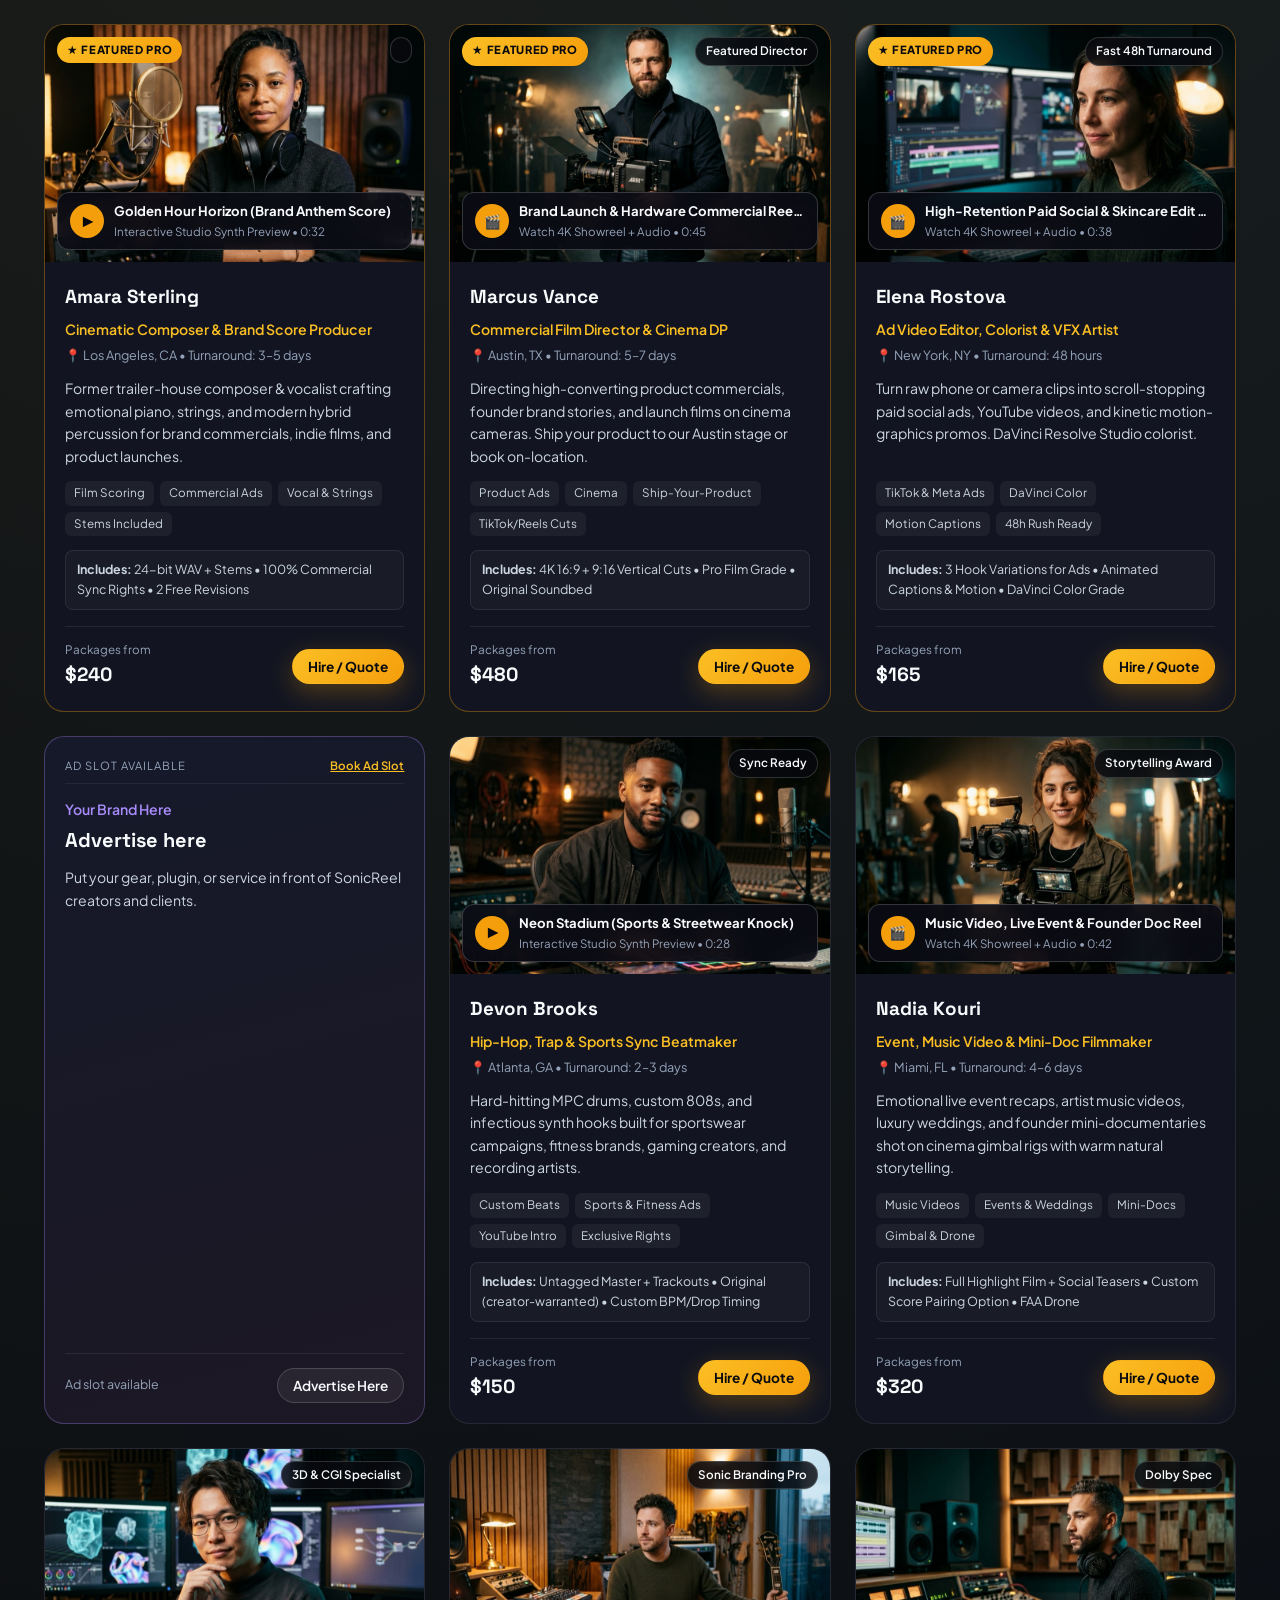
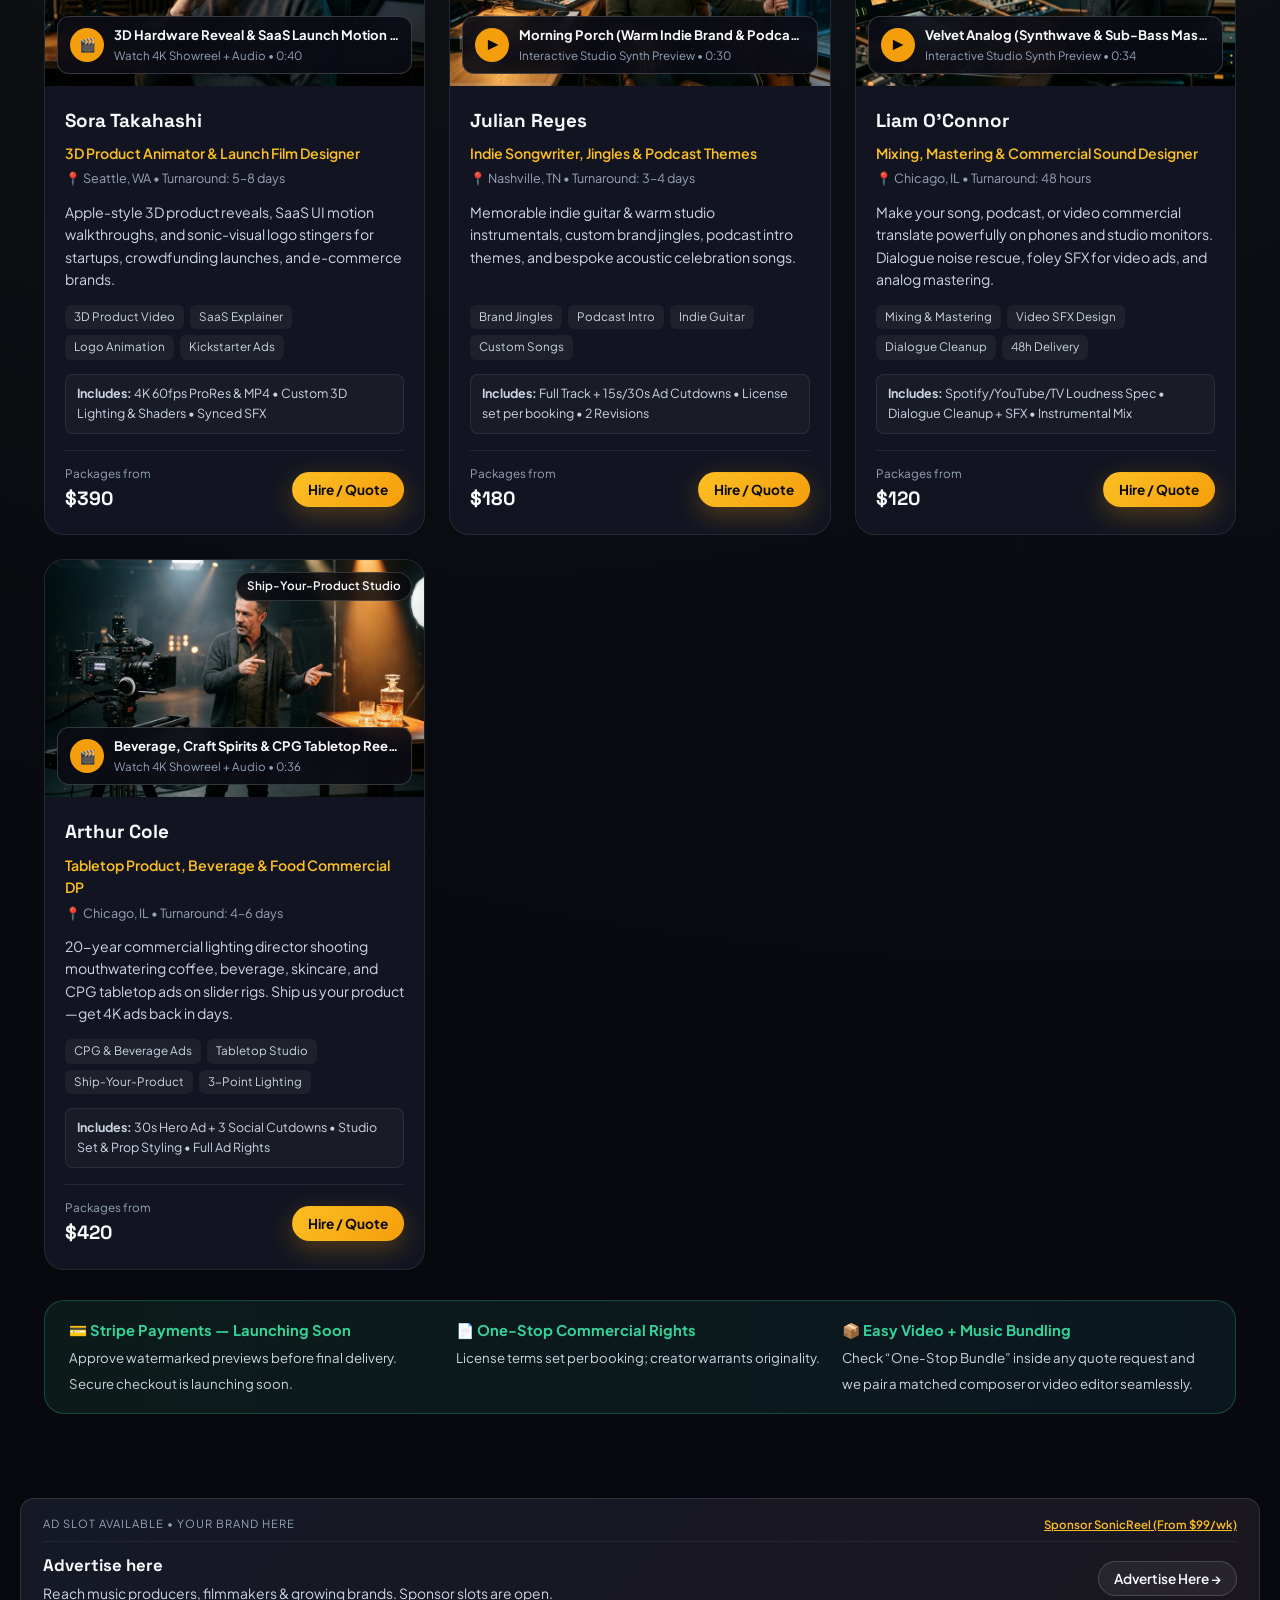
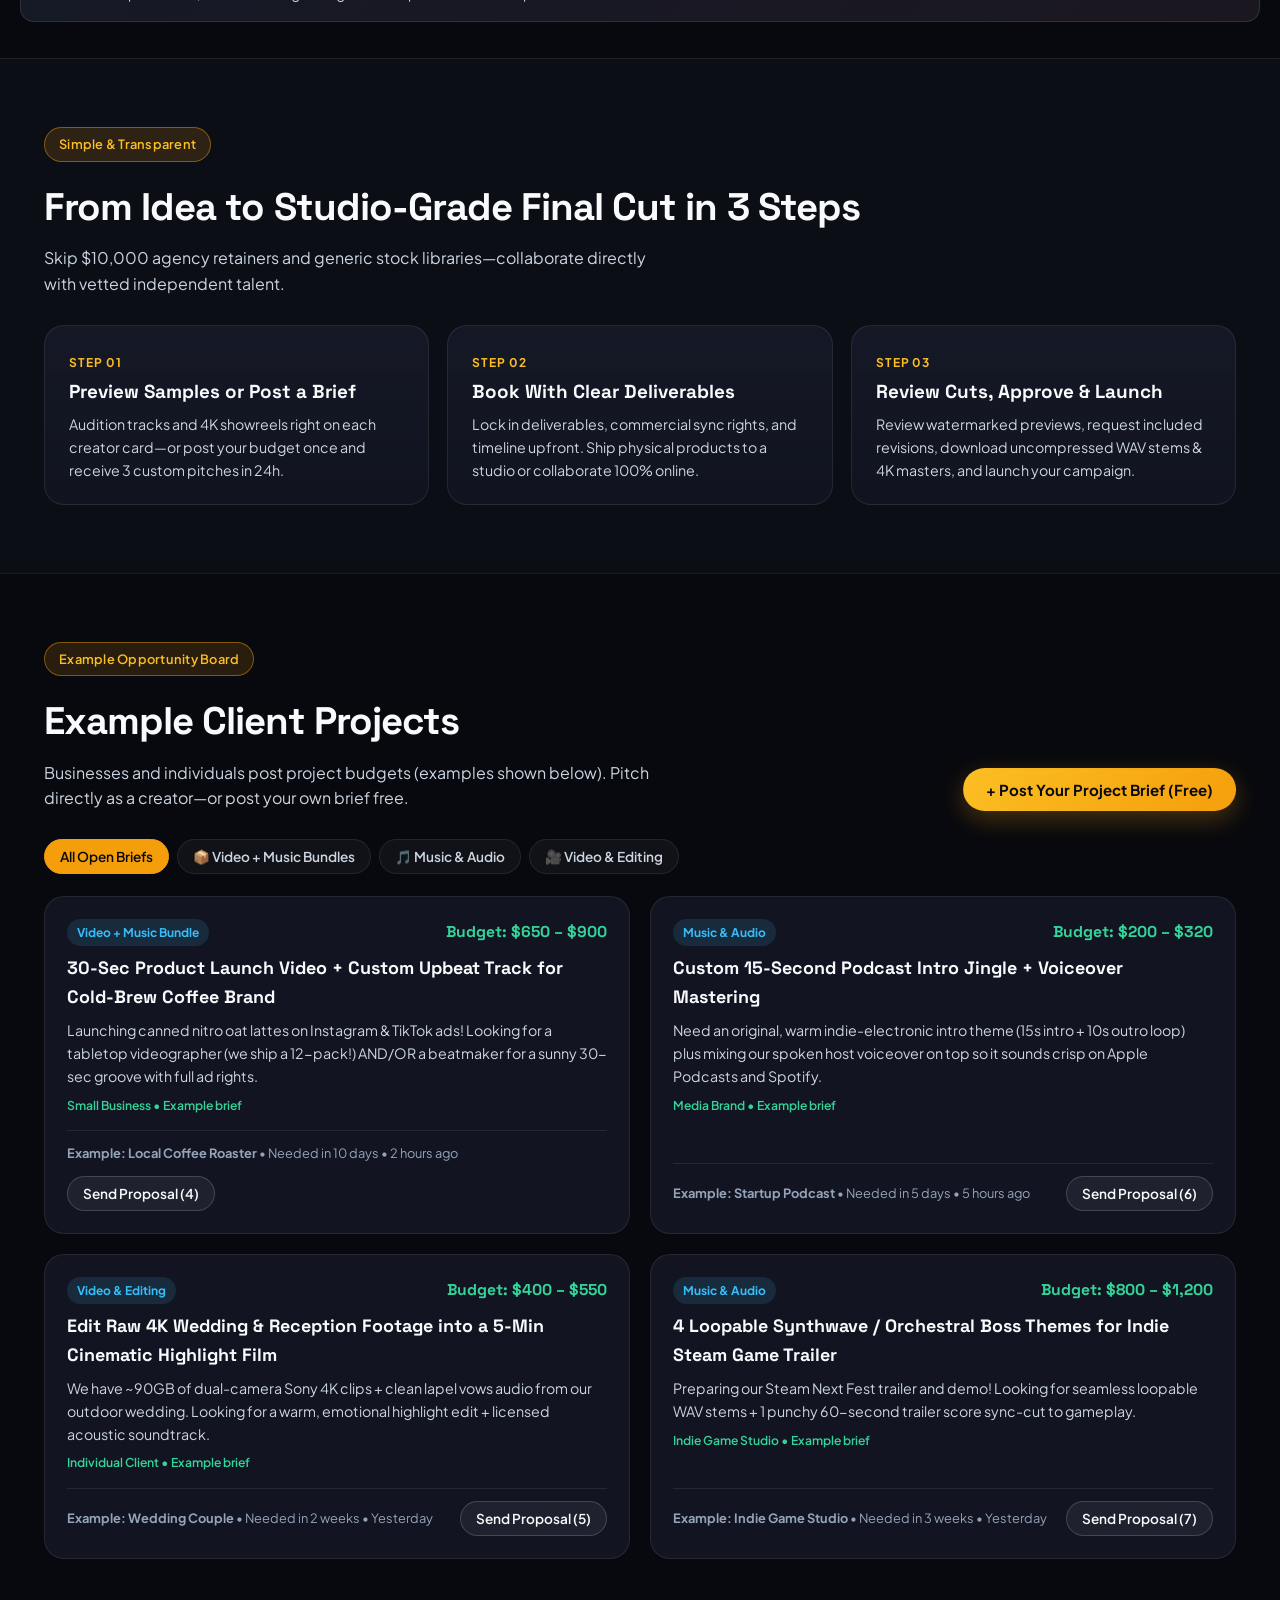
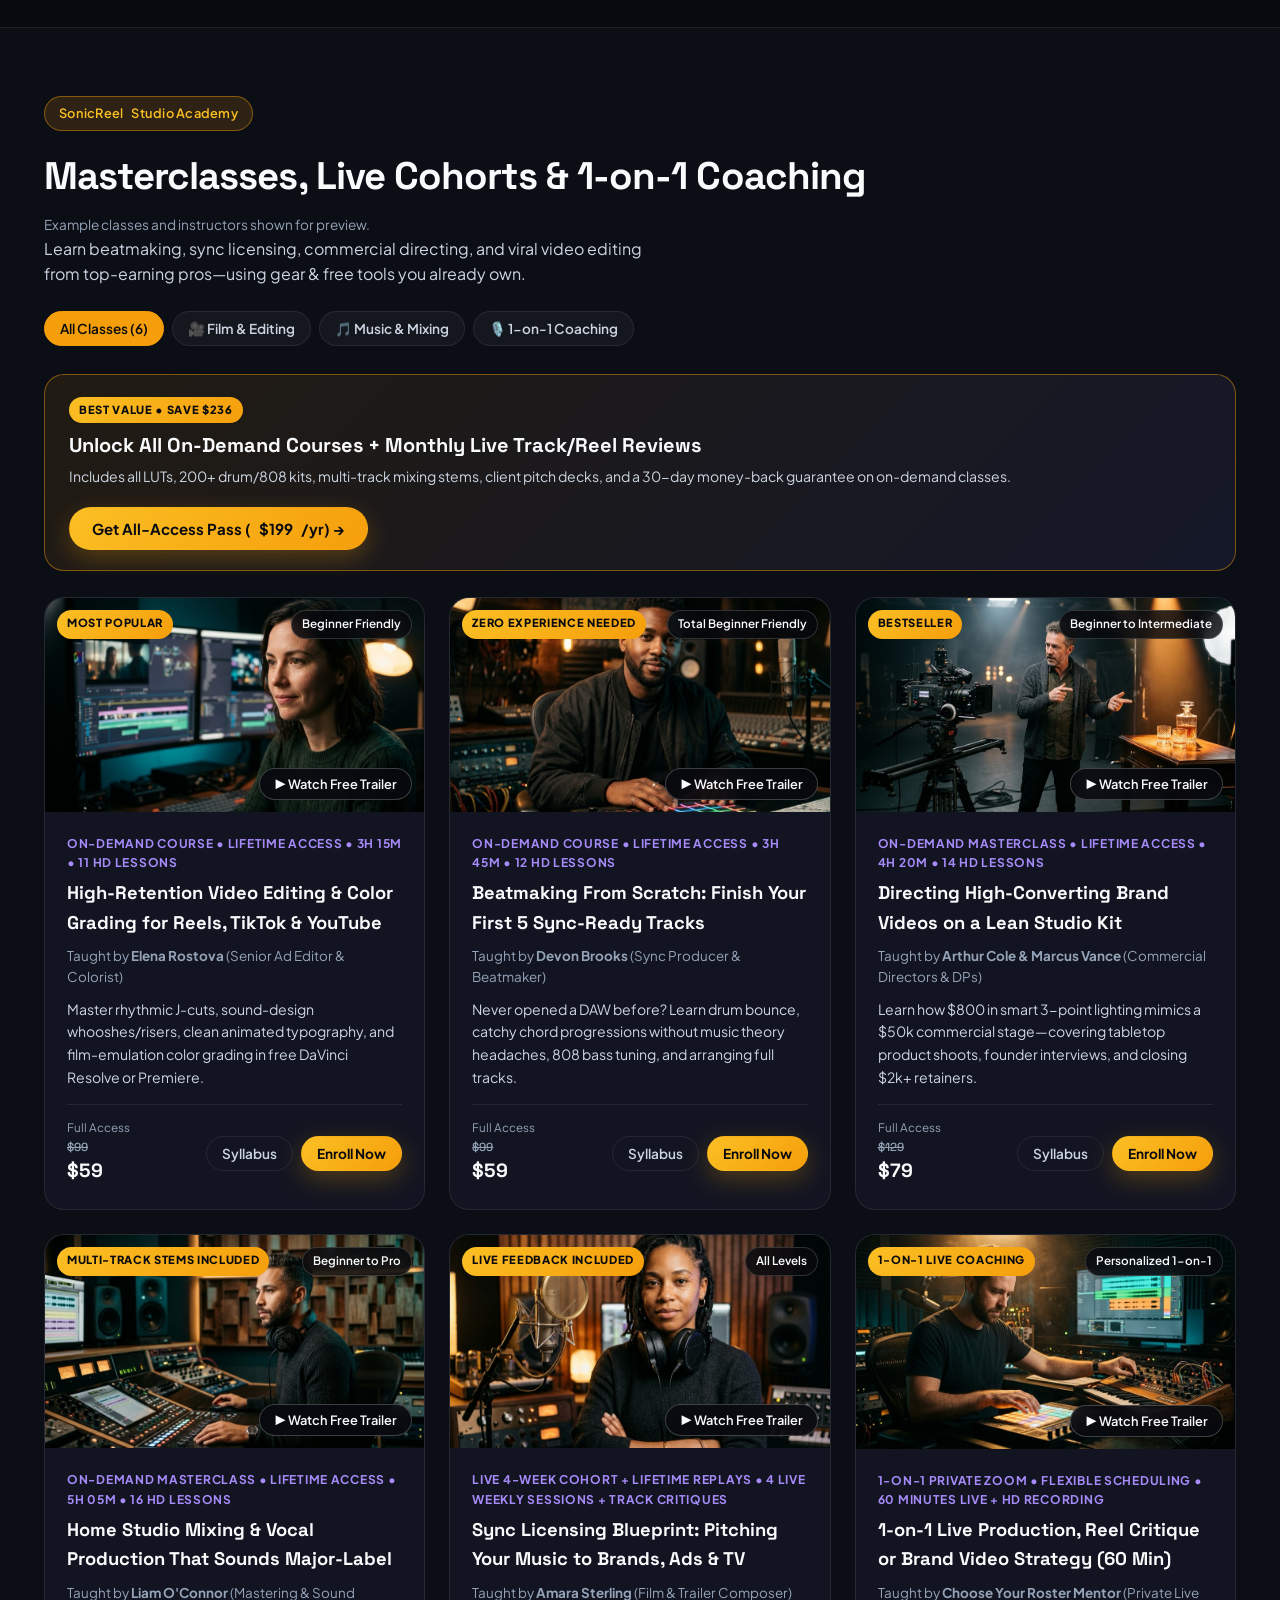
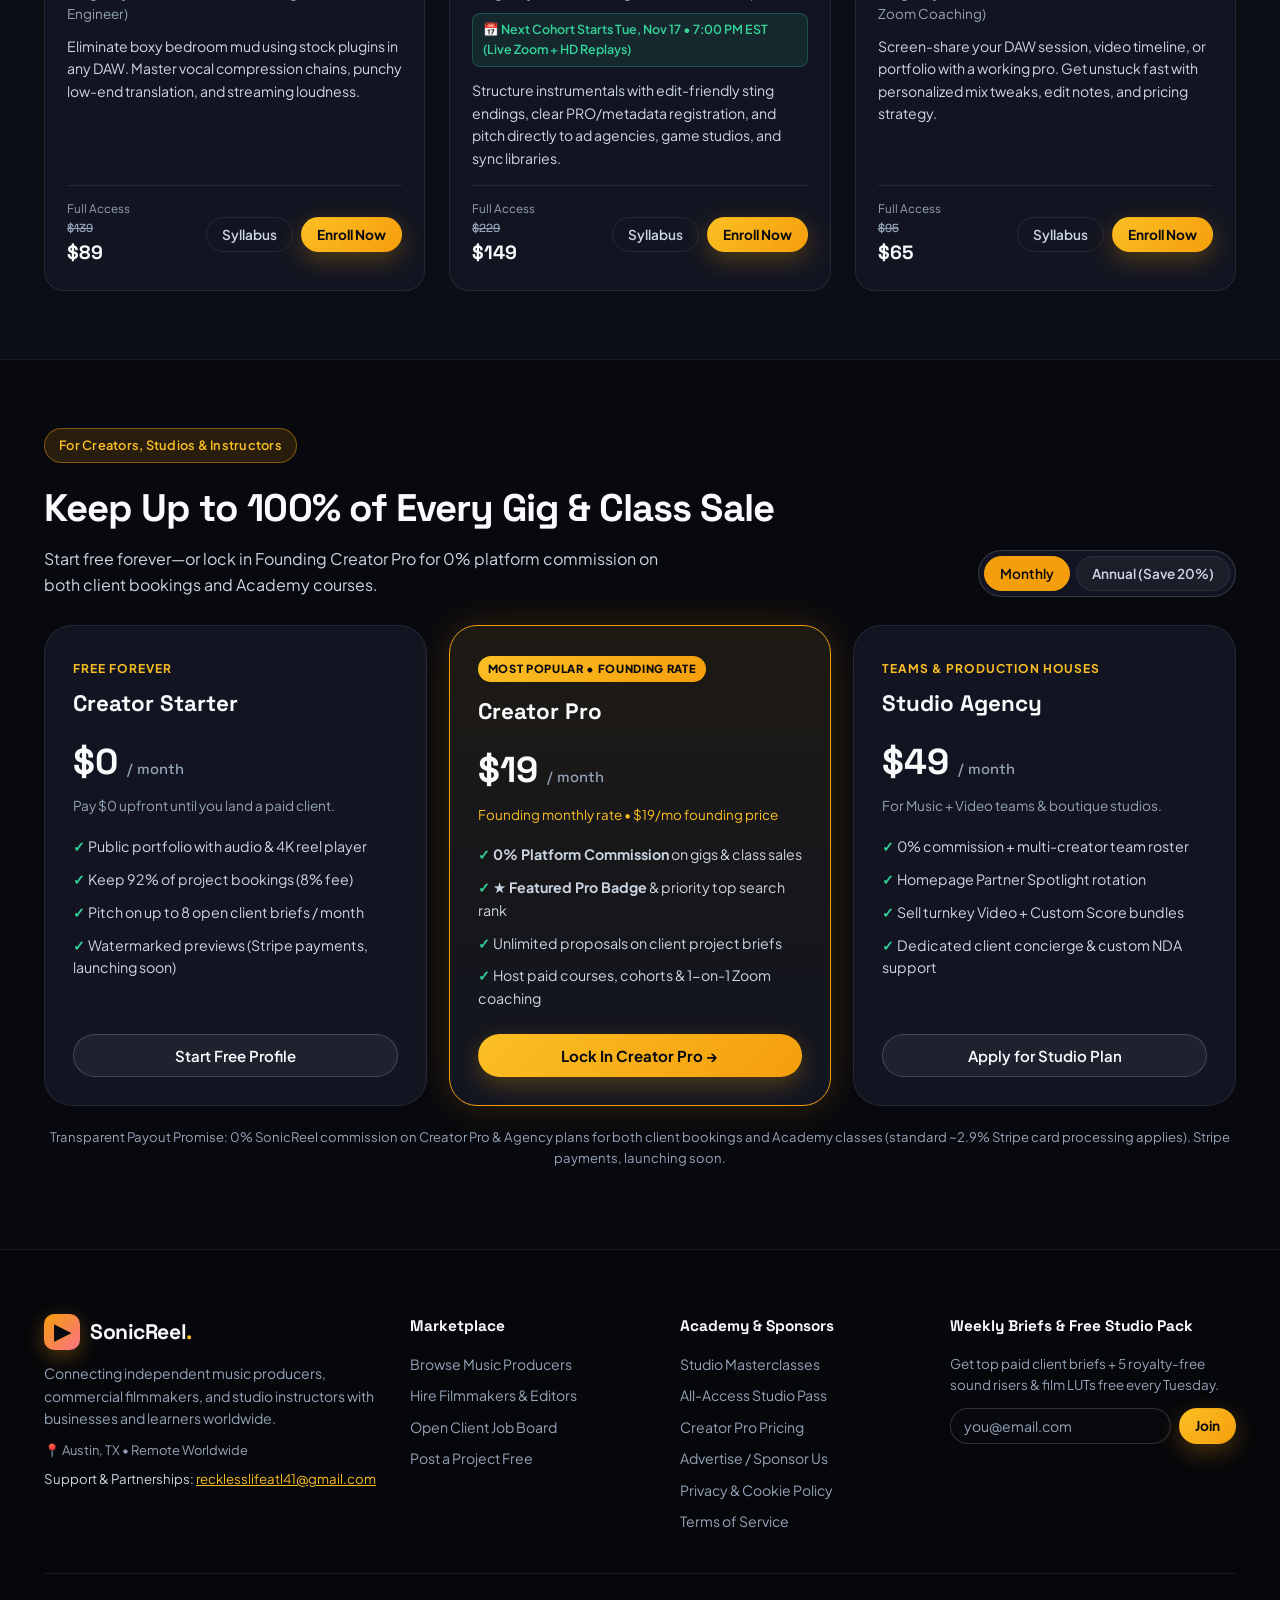
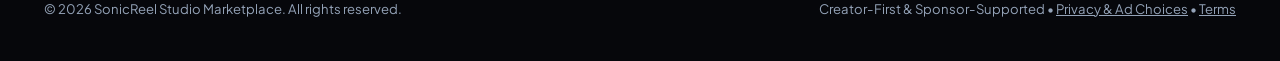
==== commit 2e1bf8bc: "Use Dustin's real contact email" ====
--- a/index.html
+++ b/index.html
@@ -463,7 +463,7 @@
             📍 <span data-support-city>Austin, TX • Remote Worldwide</span>
           </p>
           <p style="font-size:0.83rem;color:var(--text-secondary);margin:0;">
-            Support &amp; Partnerships: <a href="mailto:hello@sonicreel.studio" data-contact-email style="color:var(--accent-hover);text-decoration:underline;">hello@sonicreel.studio</a>
+            Support &amp; Partnerships: <a href="mailto:recklesslifeatl41@gmail.com" data-contact-email style="color:var(--accent-hover);text-decoration:underline;">recklesslifeatl41@gmail.com</a>
           </p>
           <div id="footer-social-links" class="social-row"></div>
         </div>
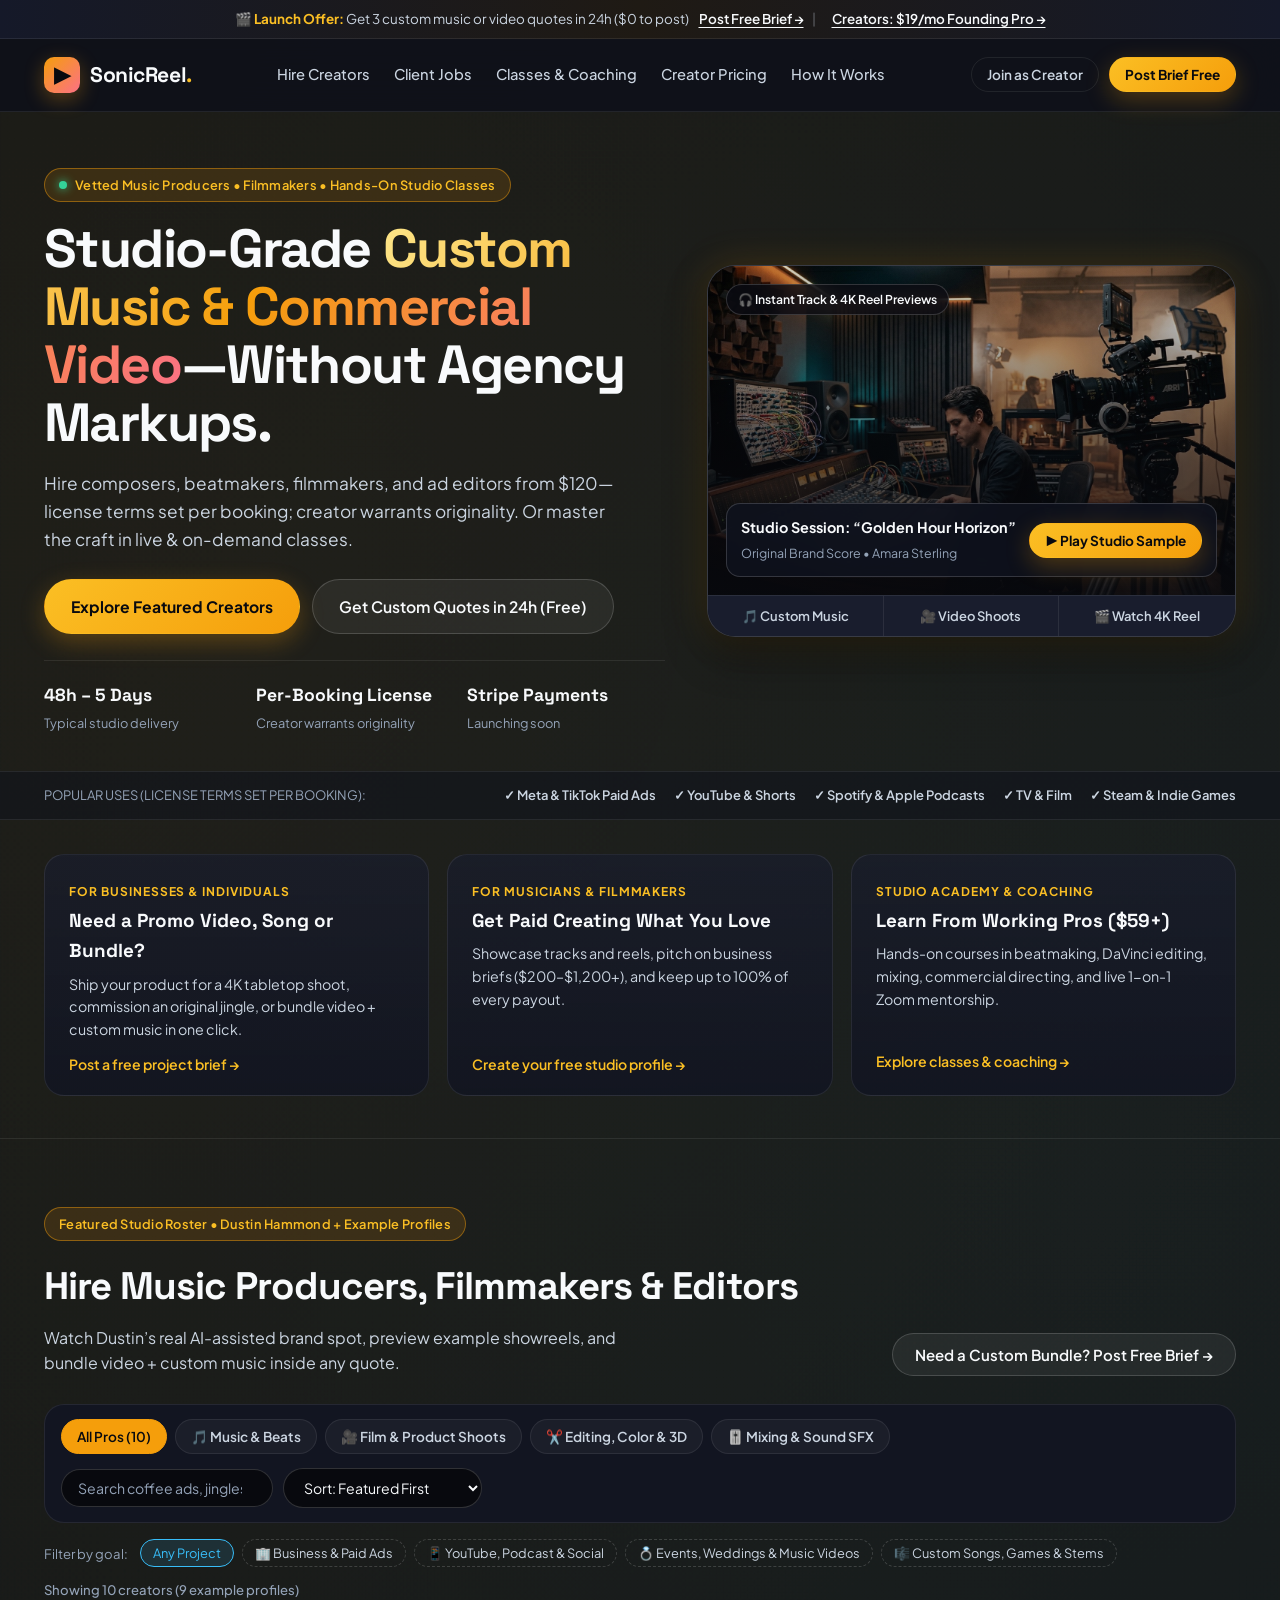
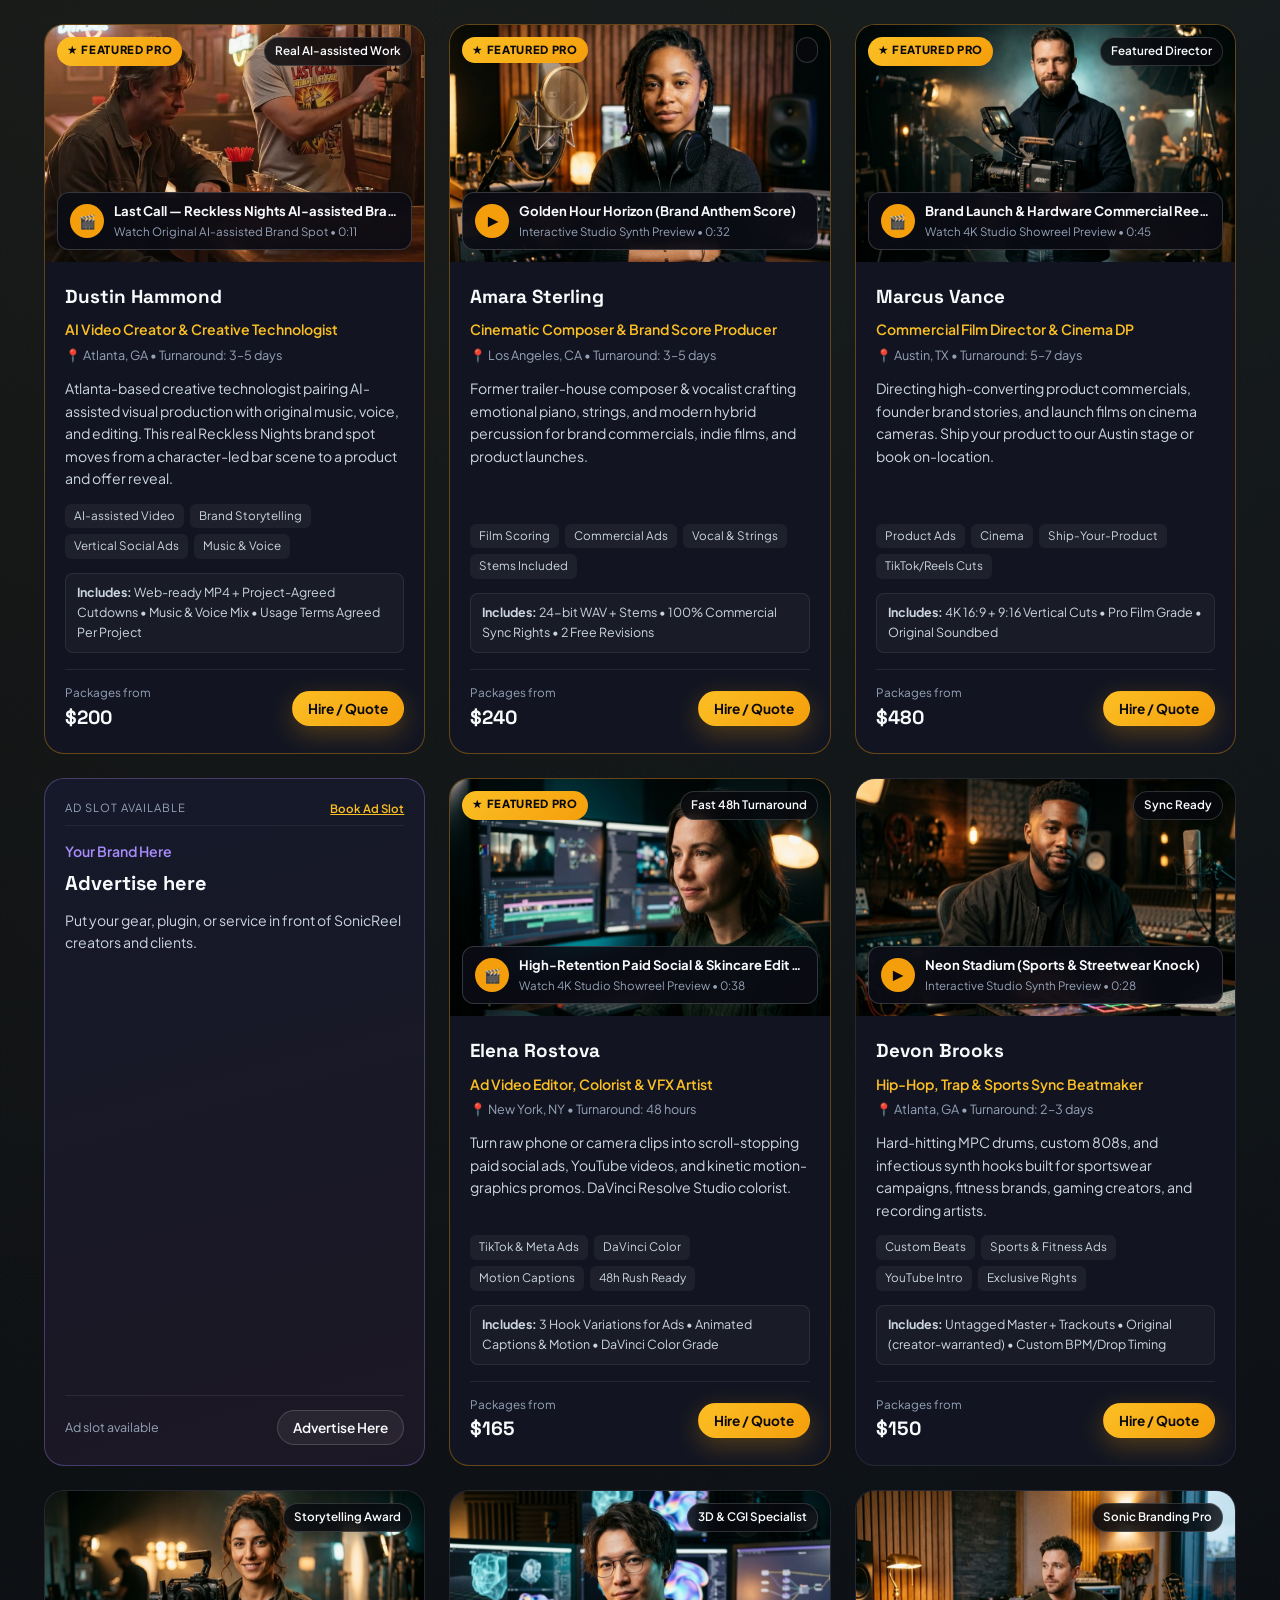
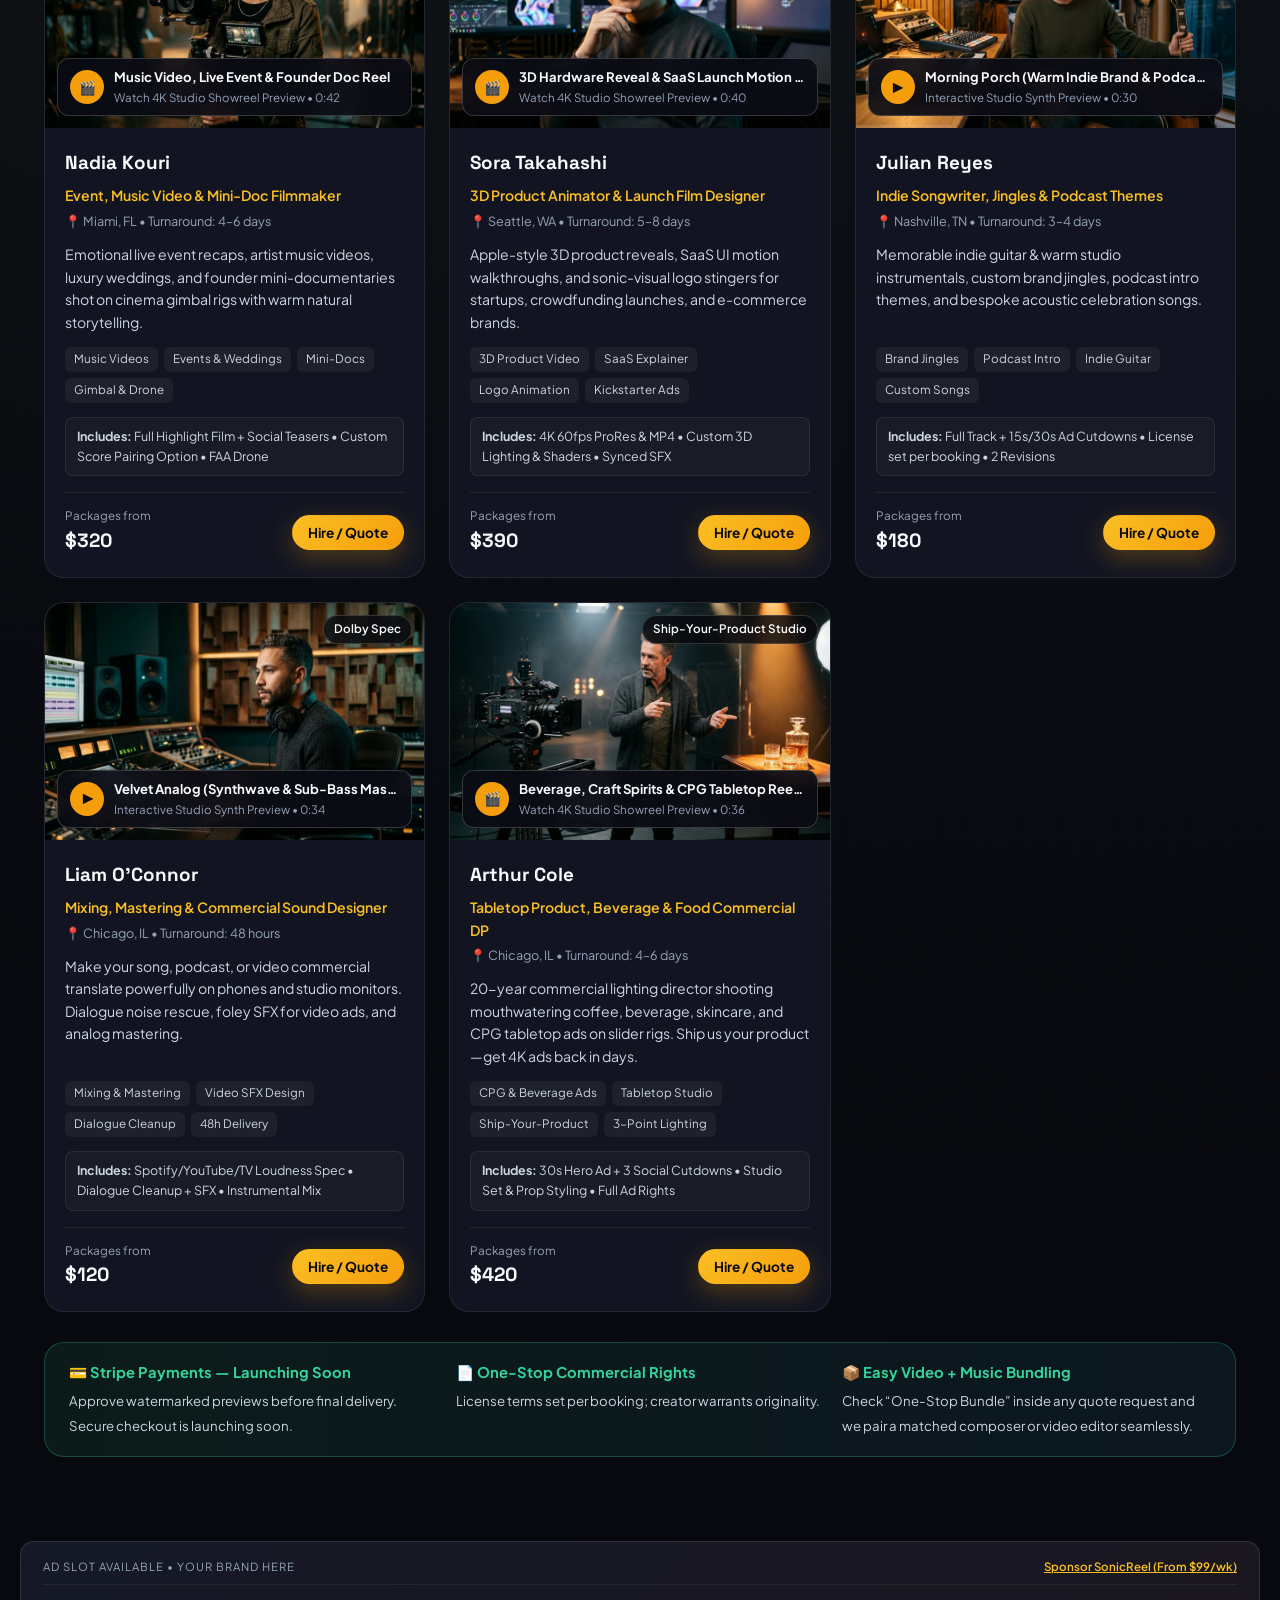
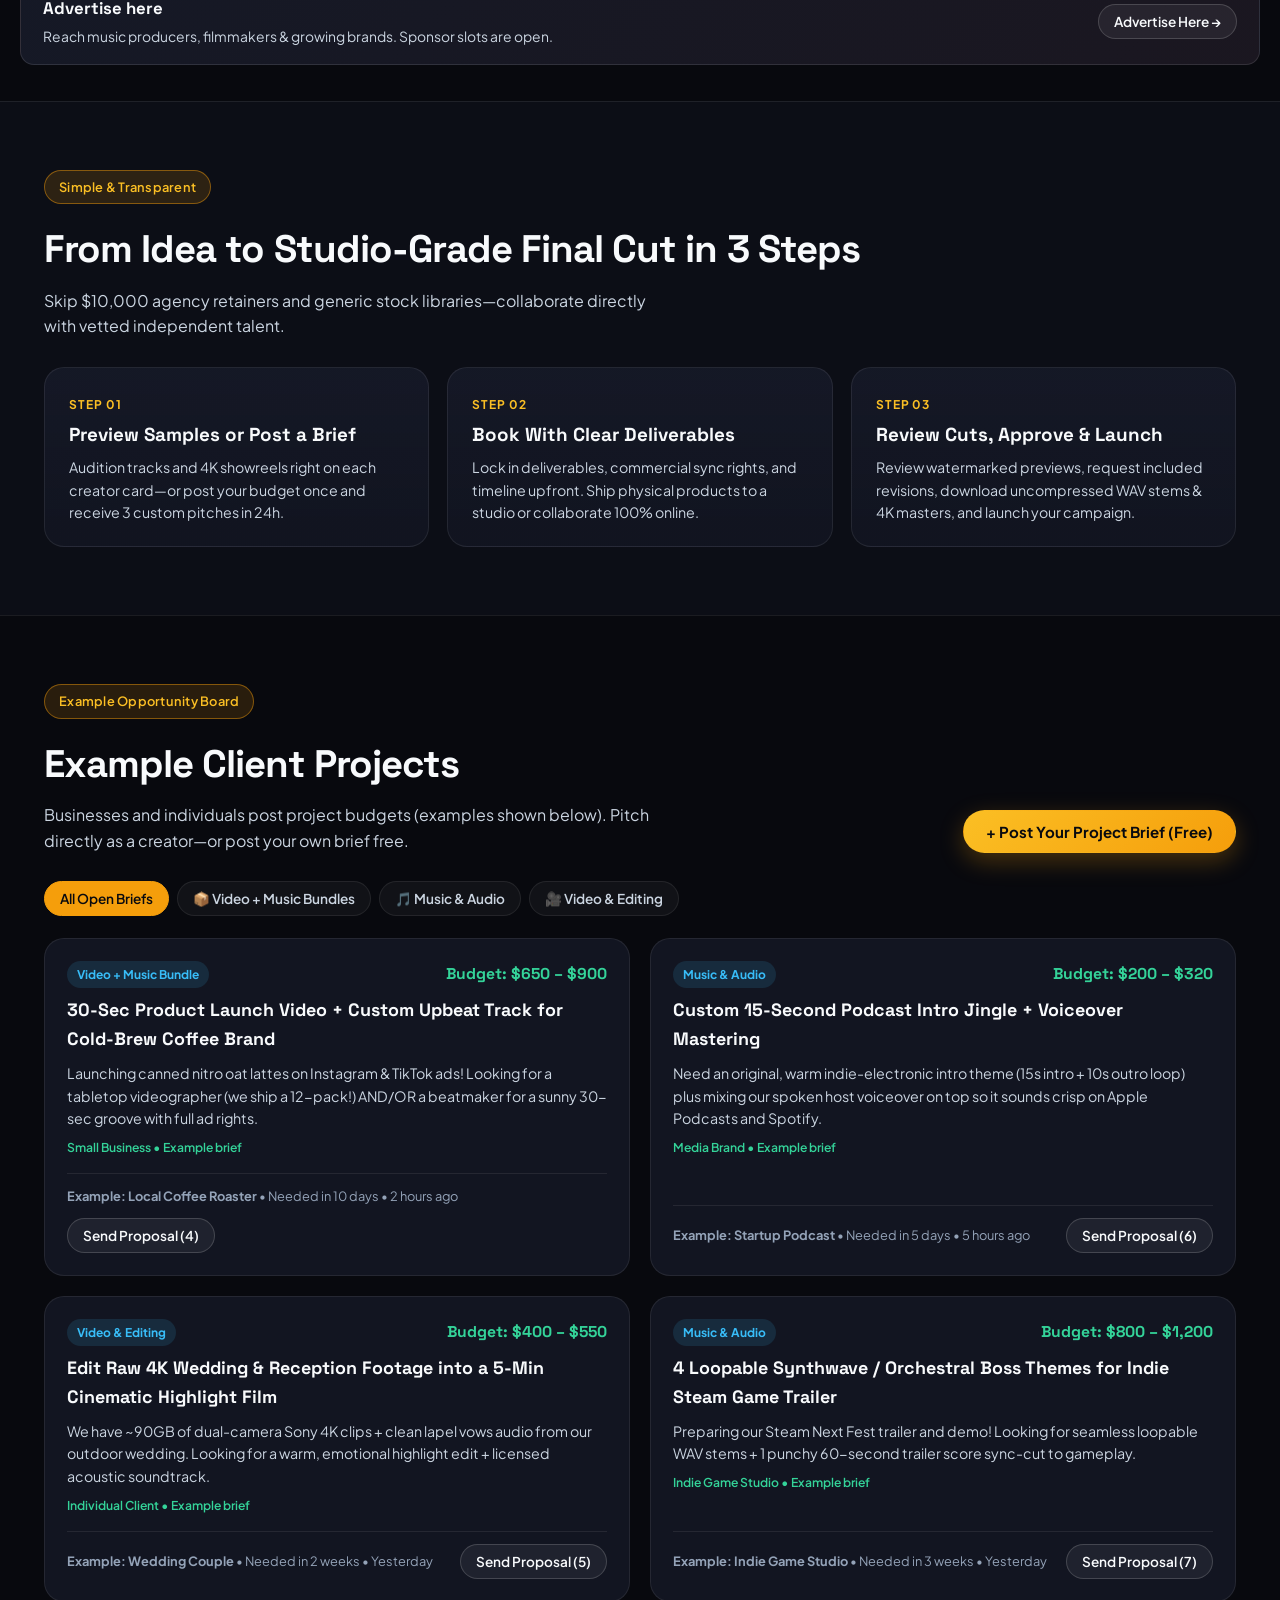
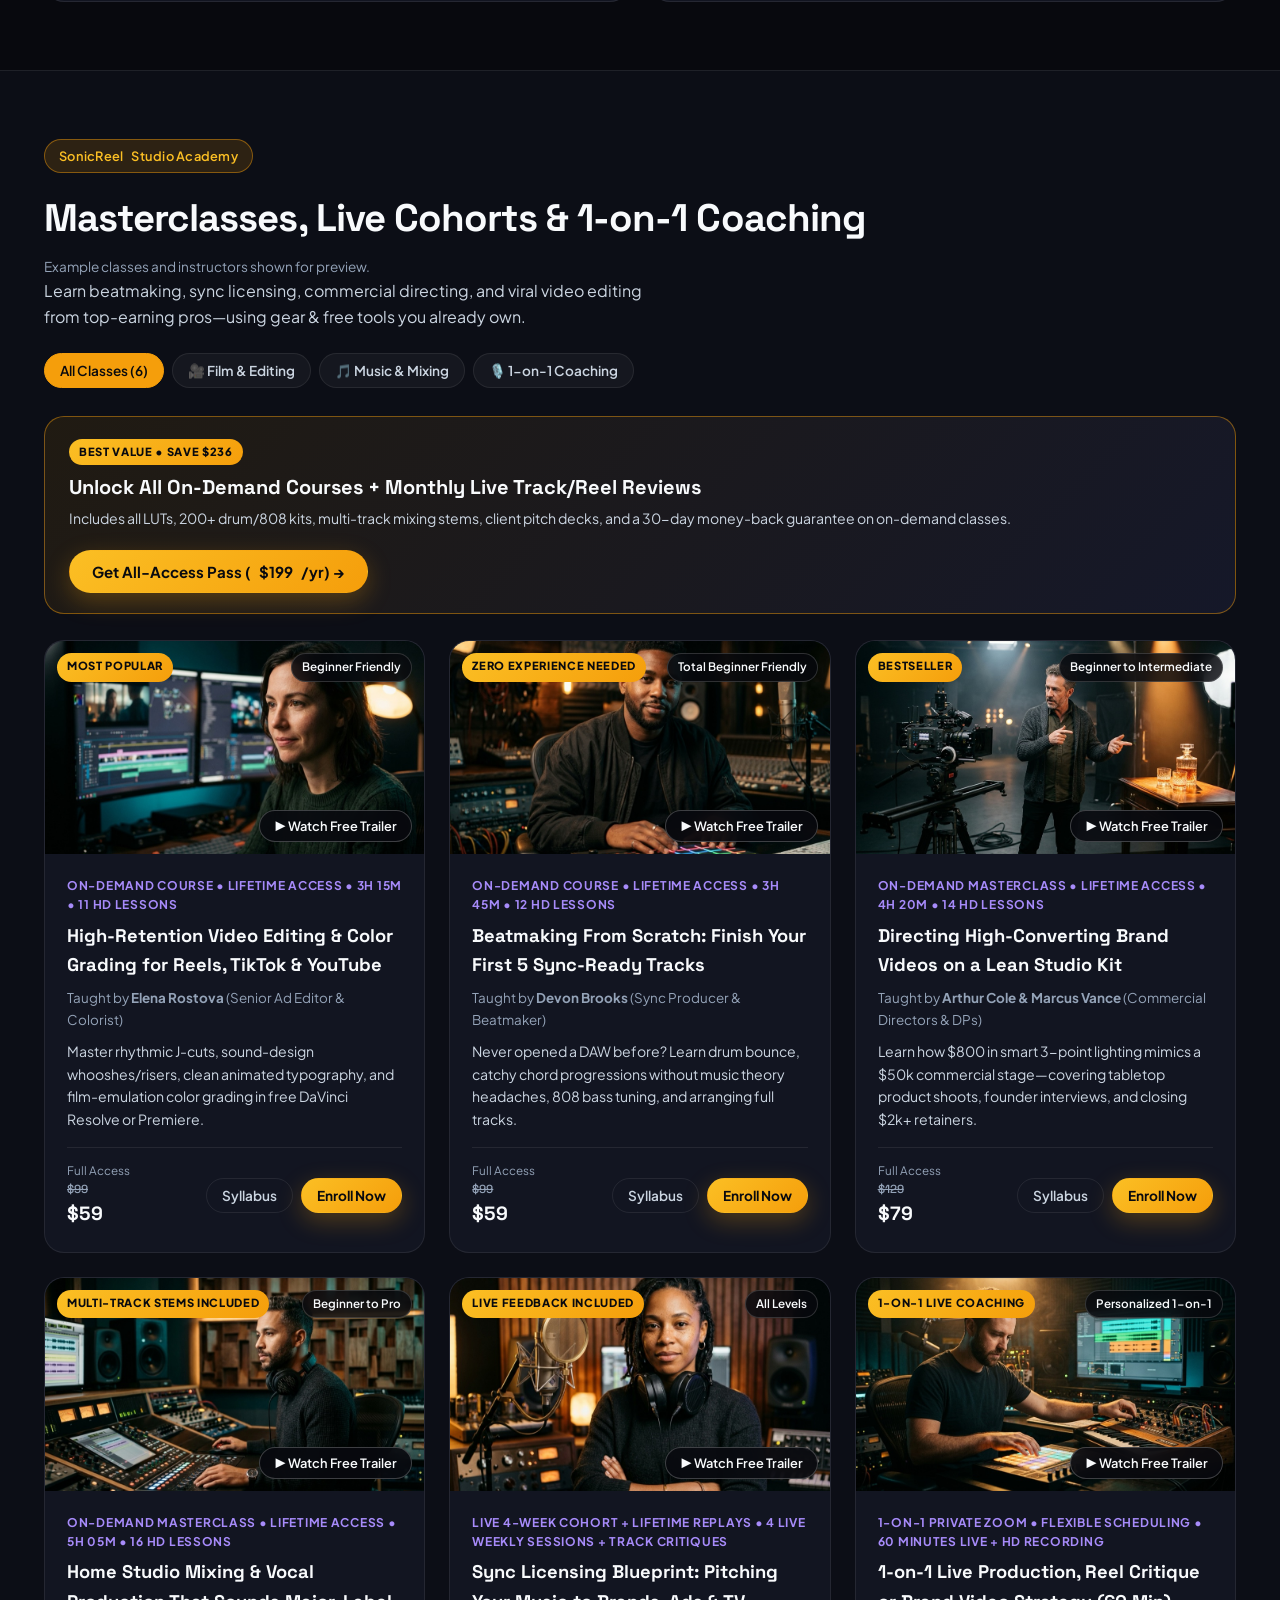
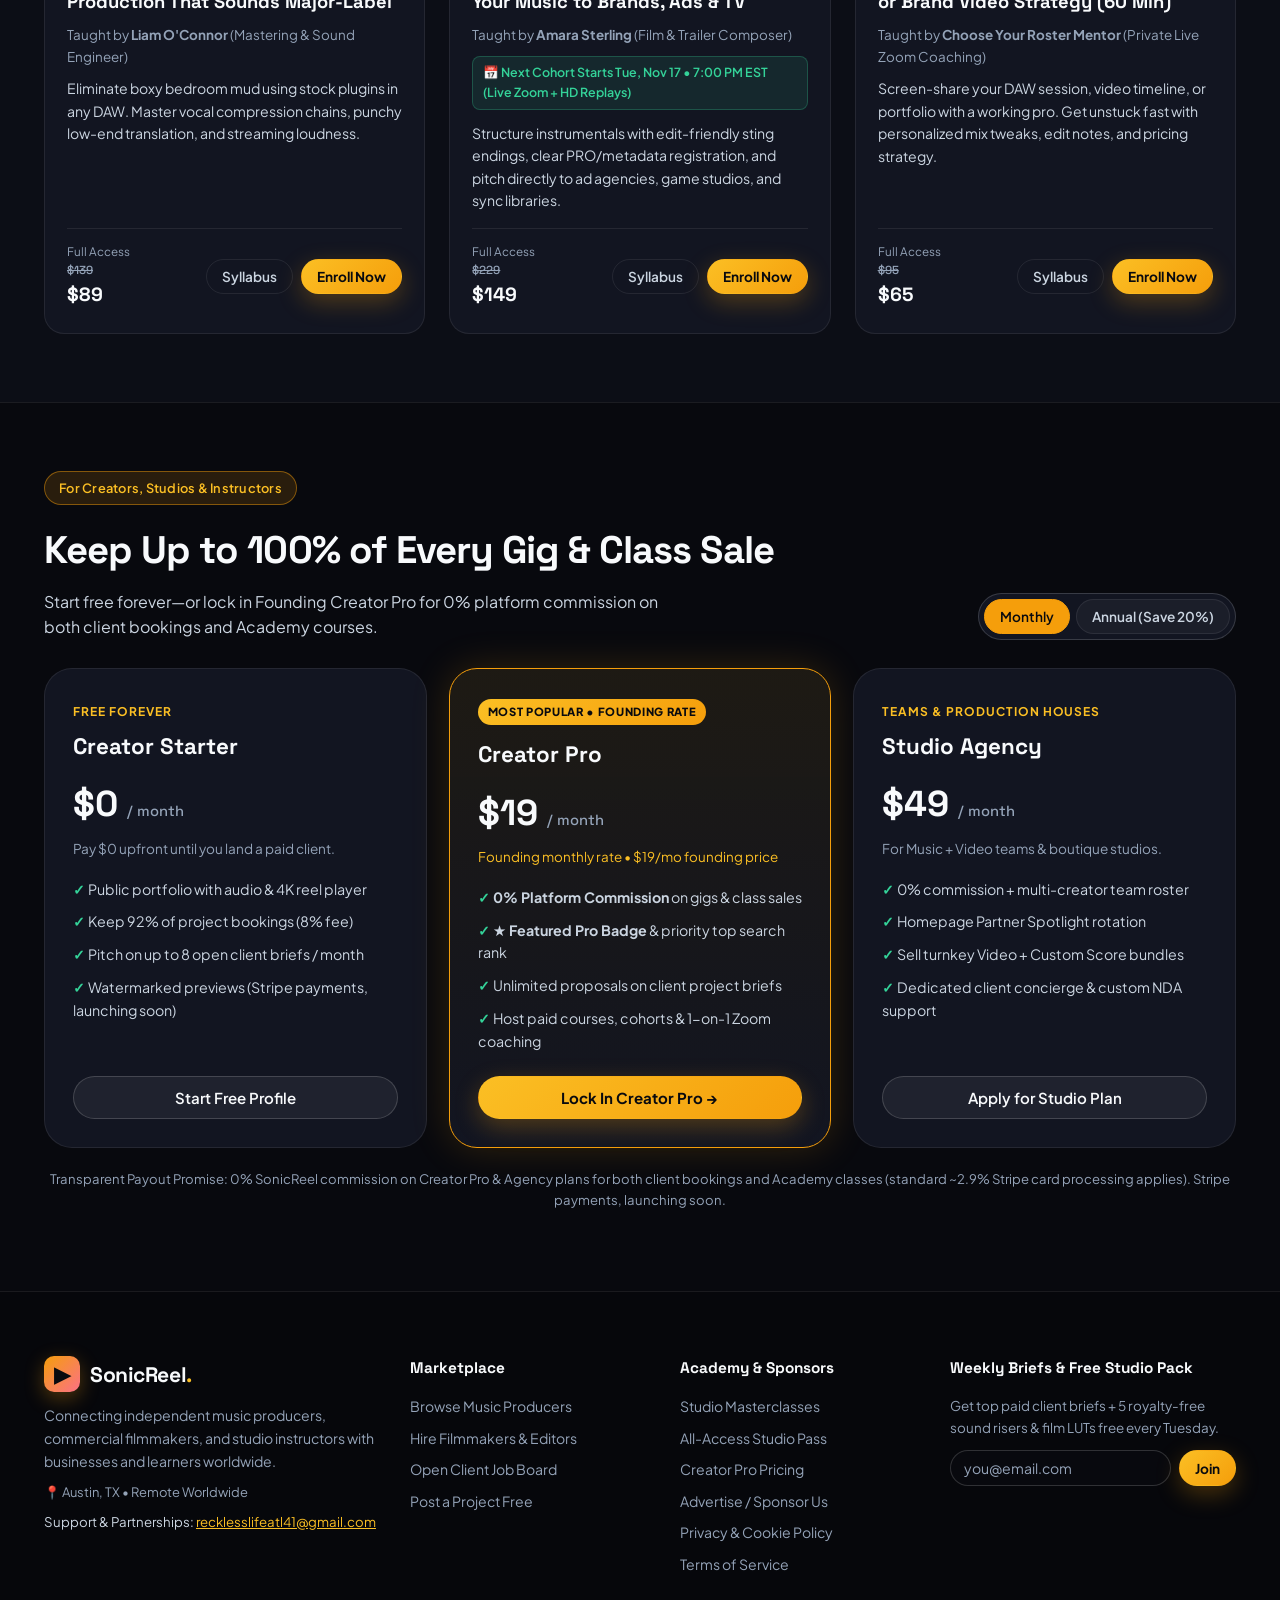
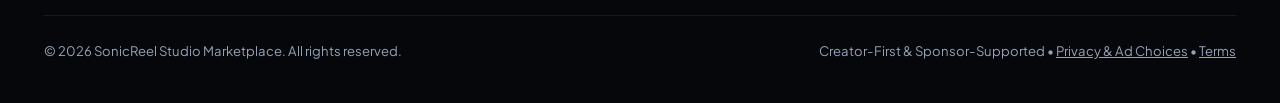
==== commit 3fb980df: "Feature Dustin's real AI-assisted video work" ====
--- a/index.html
+++ b/index.html
@@ -208,9 +208,9 @@
       <div class="container">
         <div class="section-head">
           <div>
-            <span class="eyebrow-pill" style="margin-bottom:8px;">Featured Studio Roster (Example Profiles)</span>
+            <span class="eyebrow-pill" style="margin-bottom:8px;">Featured Studio Roster • Dustin Hammond + Example Profiles</span>
             <h2>Hire Music Producers, Filmmakers &amp; Editors</h2>
-            <p>Preview arrangements and 4K showreels directly on each card—and bundle video + custom music inside any quote.</p>
+            <p>Watch Dustin’s real AI-assisted brand spot, preview example showreels, and bundle video + custom music inside any quote.</p>
           </div>
           <button type="button" class="btn btn-secondary" data-action="open-post-brief">Need a Custom Bundle? Post Free Brief →</button>
         </div>
--- a/styles.css
+++ b/styles.css
@@ -1703,6 +1703,22 @@
   margin: 14px 0;
 }
 
+
+.reel-canvas-wrap video {
+  display: block;
+  width: 100%;
+  height: auto;
+  max-height: 68vh;
+  object-fit: contain;
+  background: #05060a;
+}
+
+.real-video-wrap {
+  max-width: 440px;
+  margin-left: auto;
+  margin-right: auto;
+}
+
 .reel-canvas-wrap canvas {
   width: 100%;
   height: auto;
